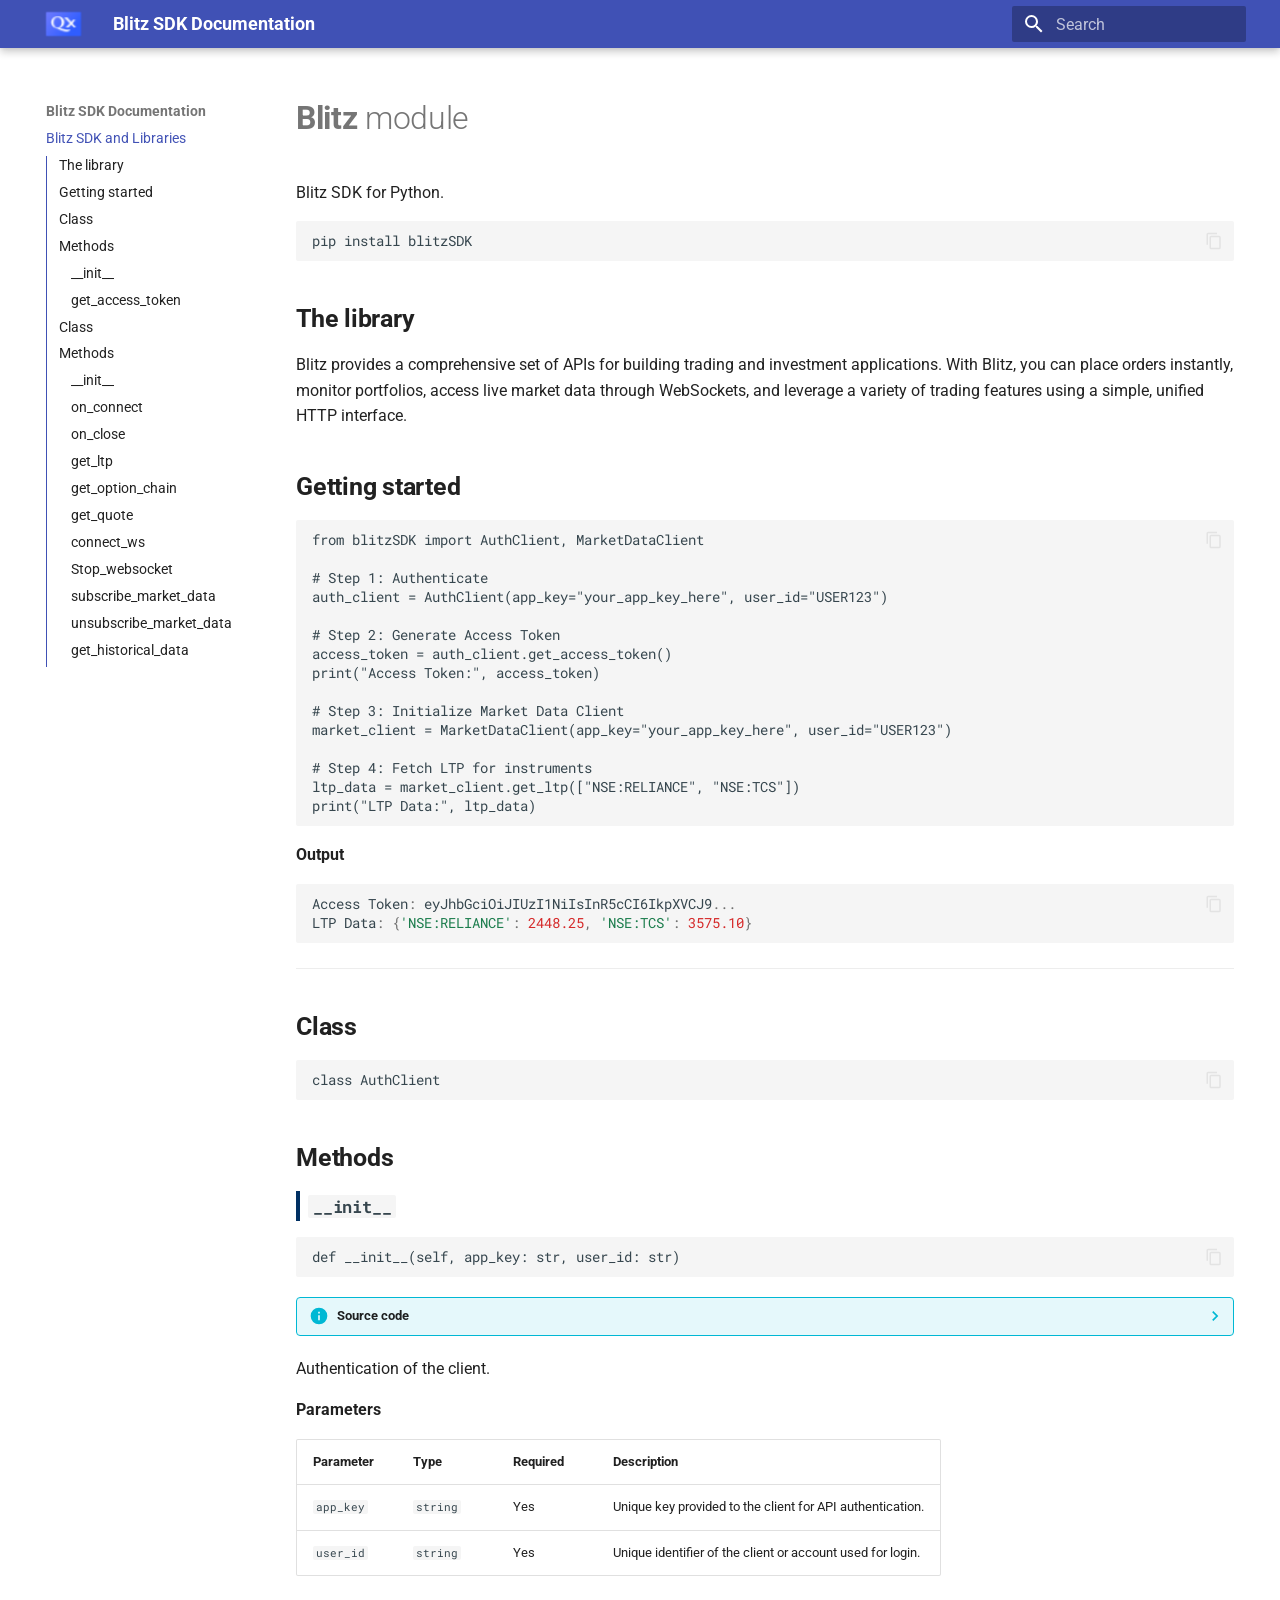
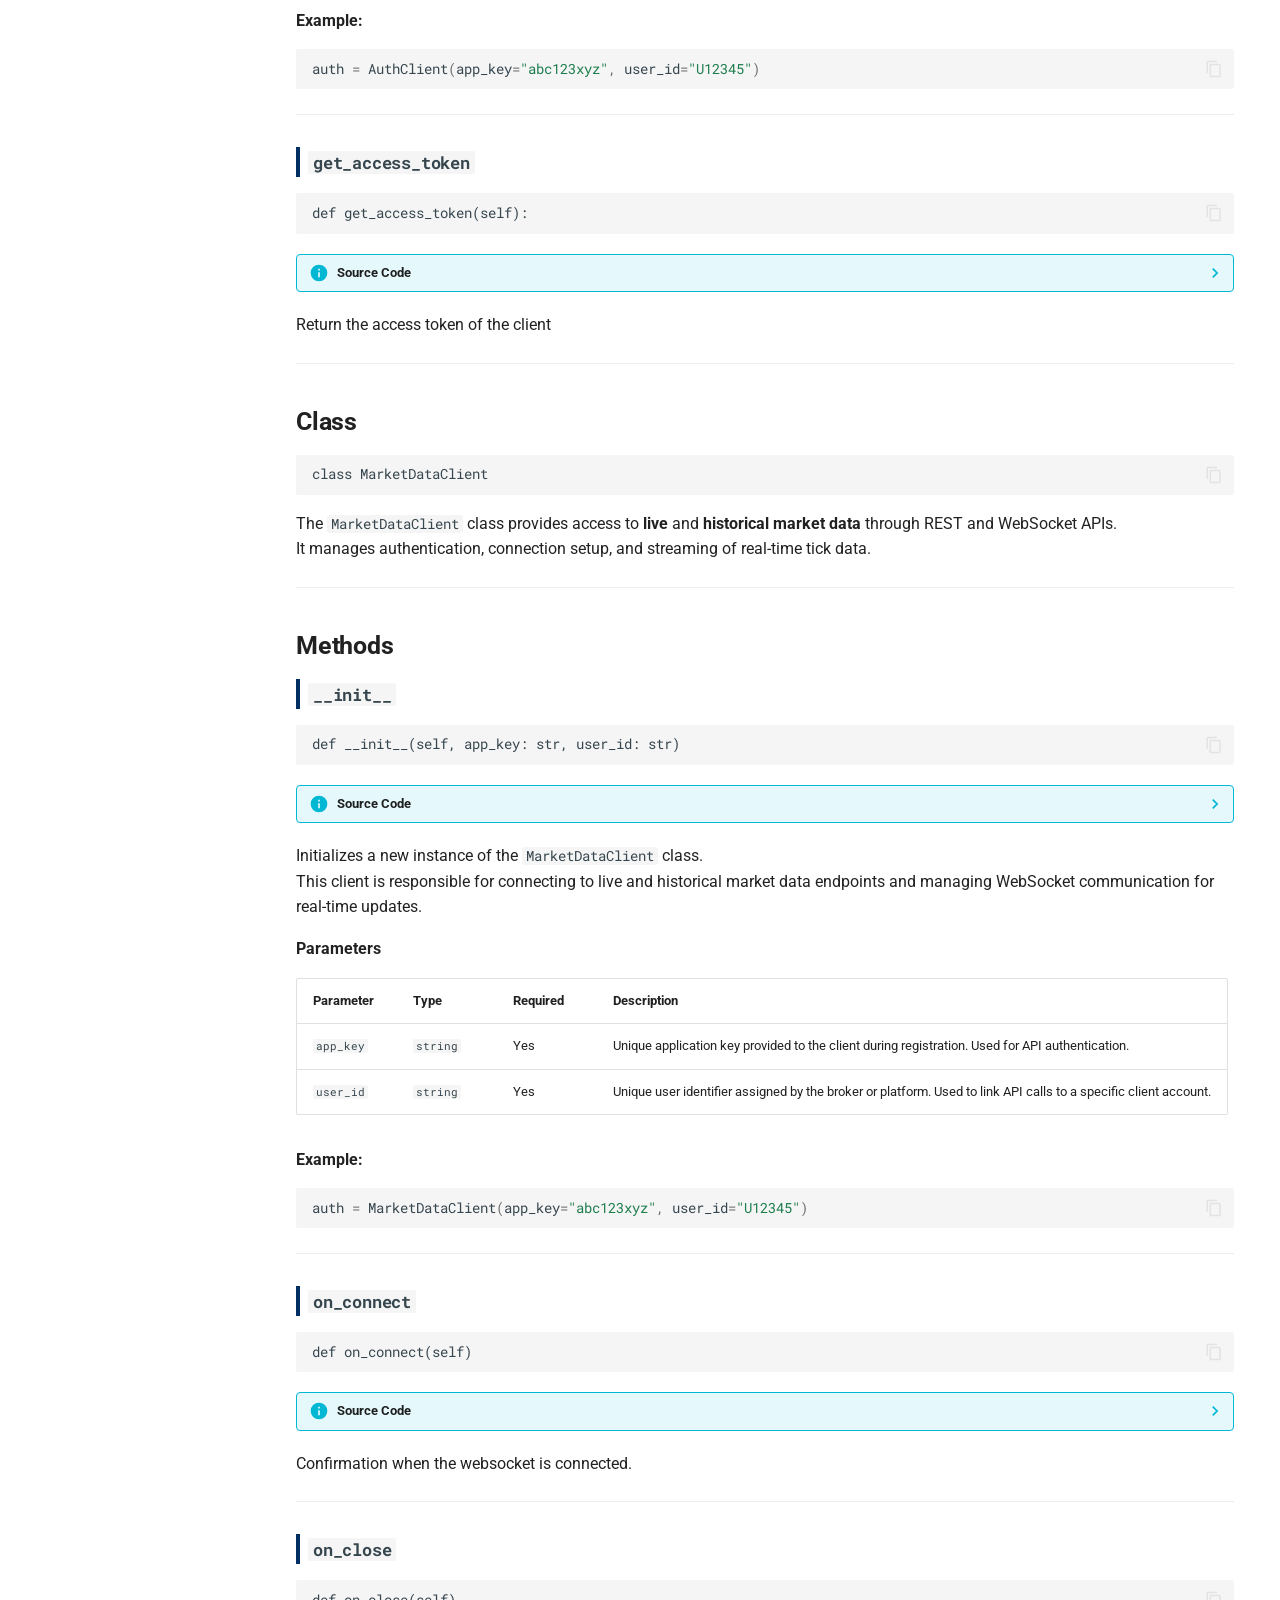
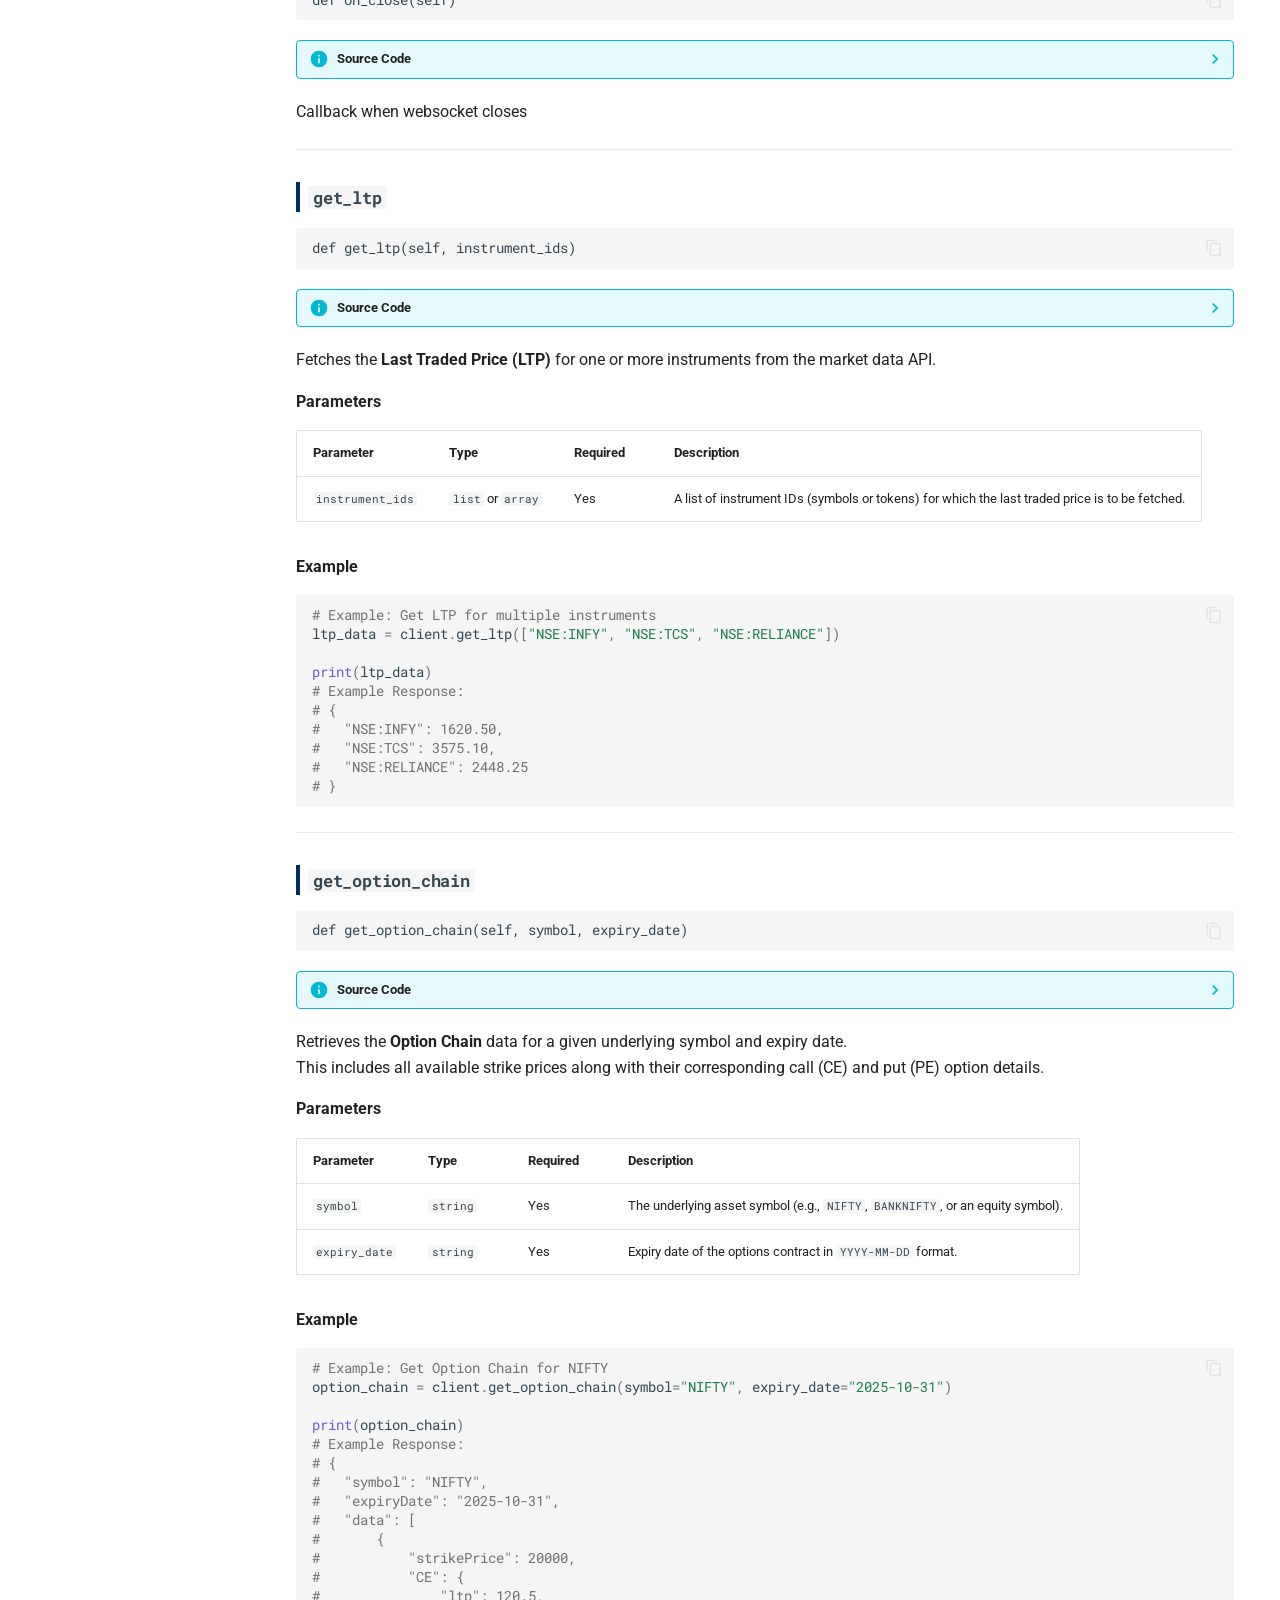
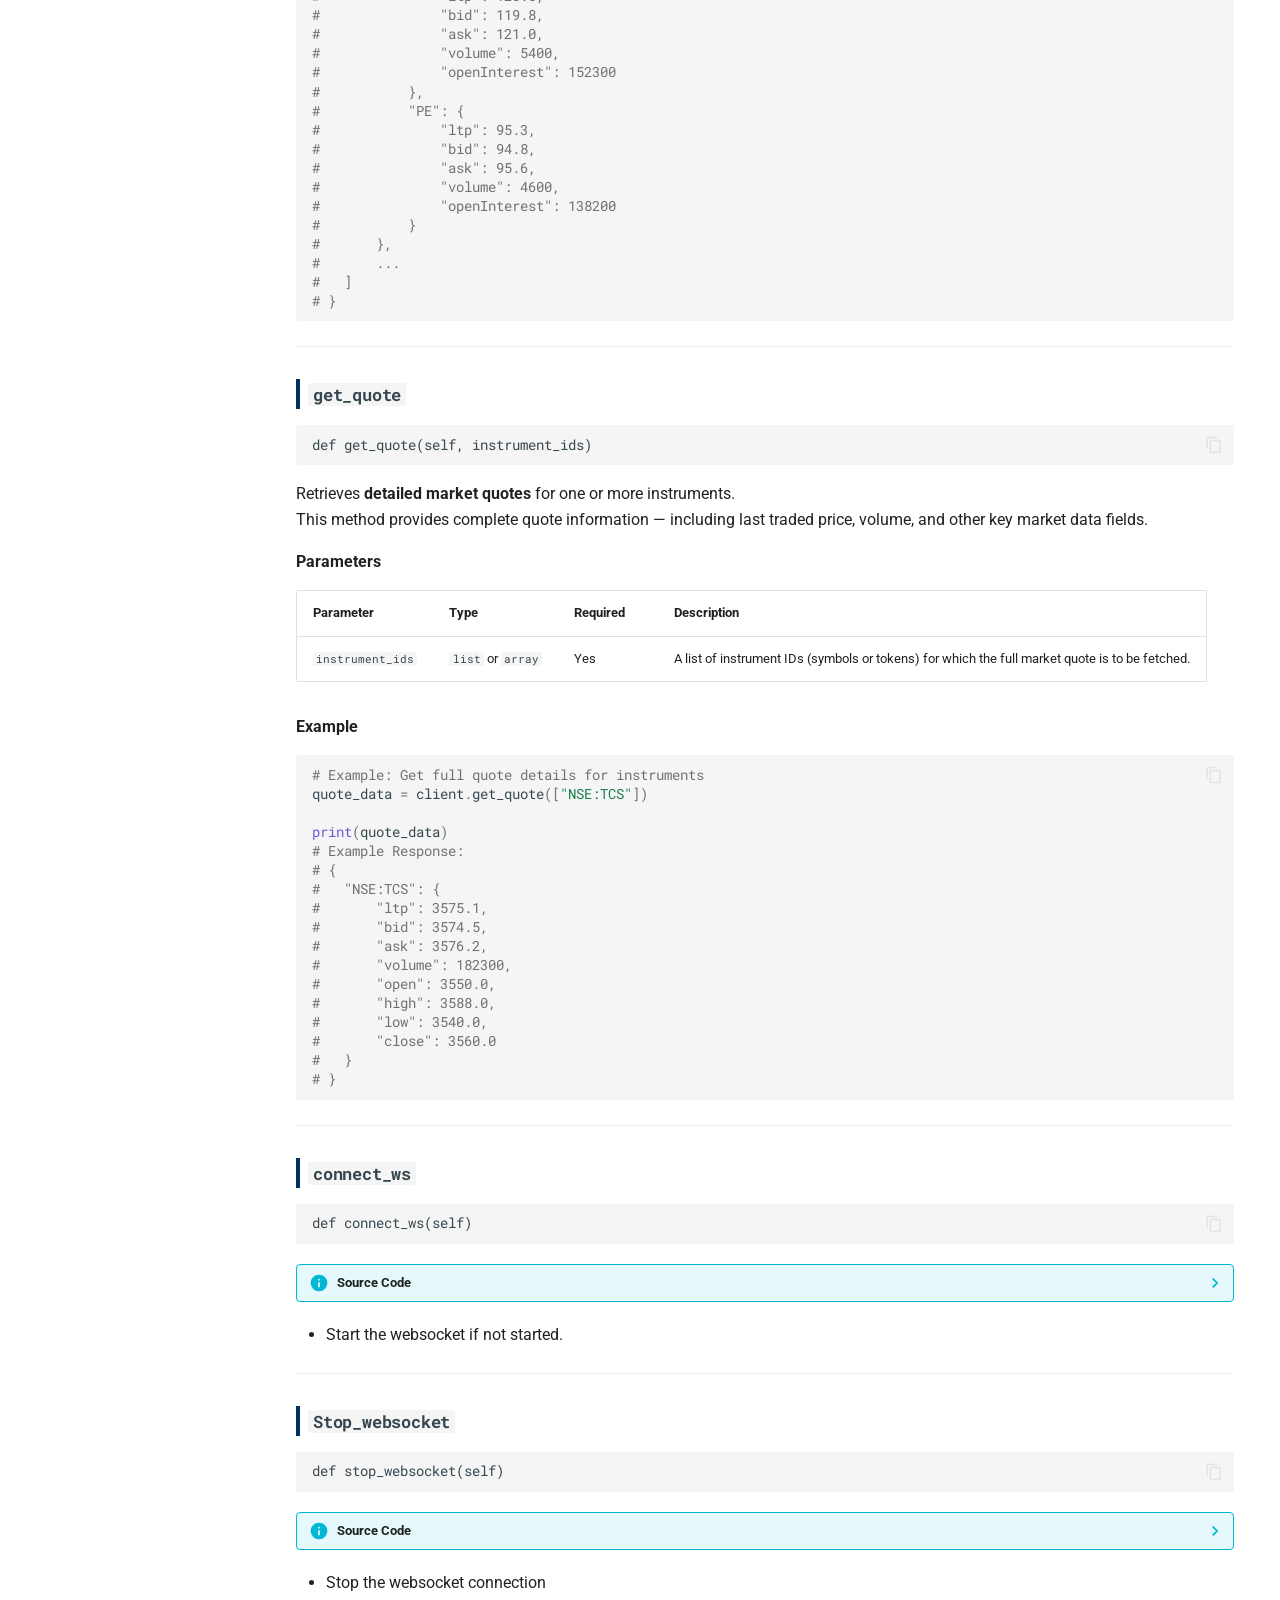
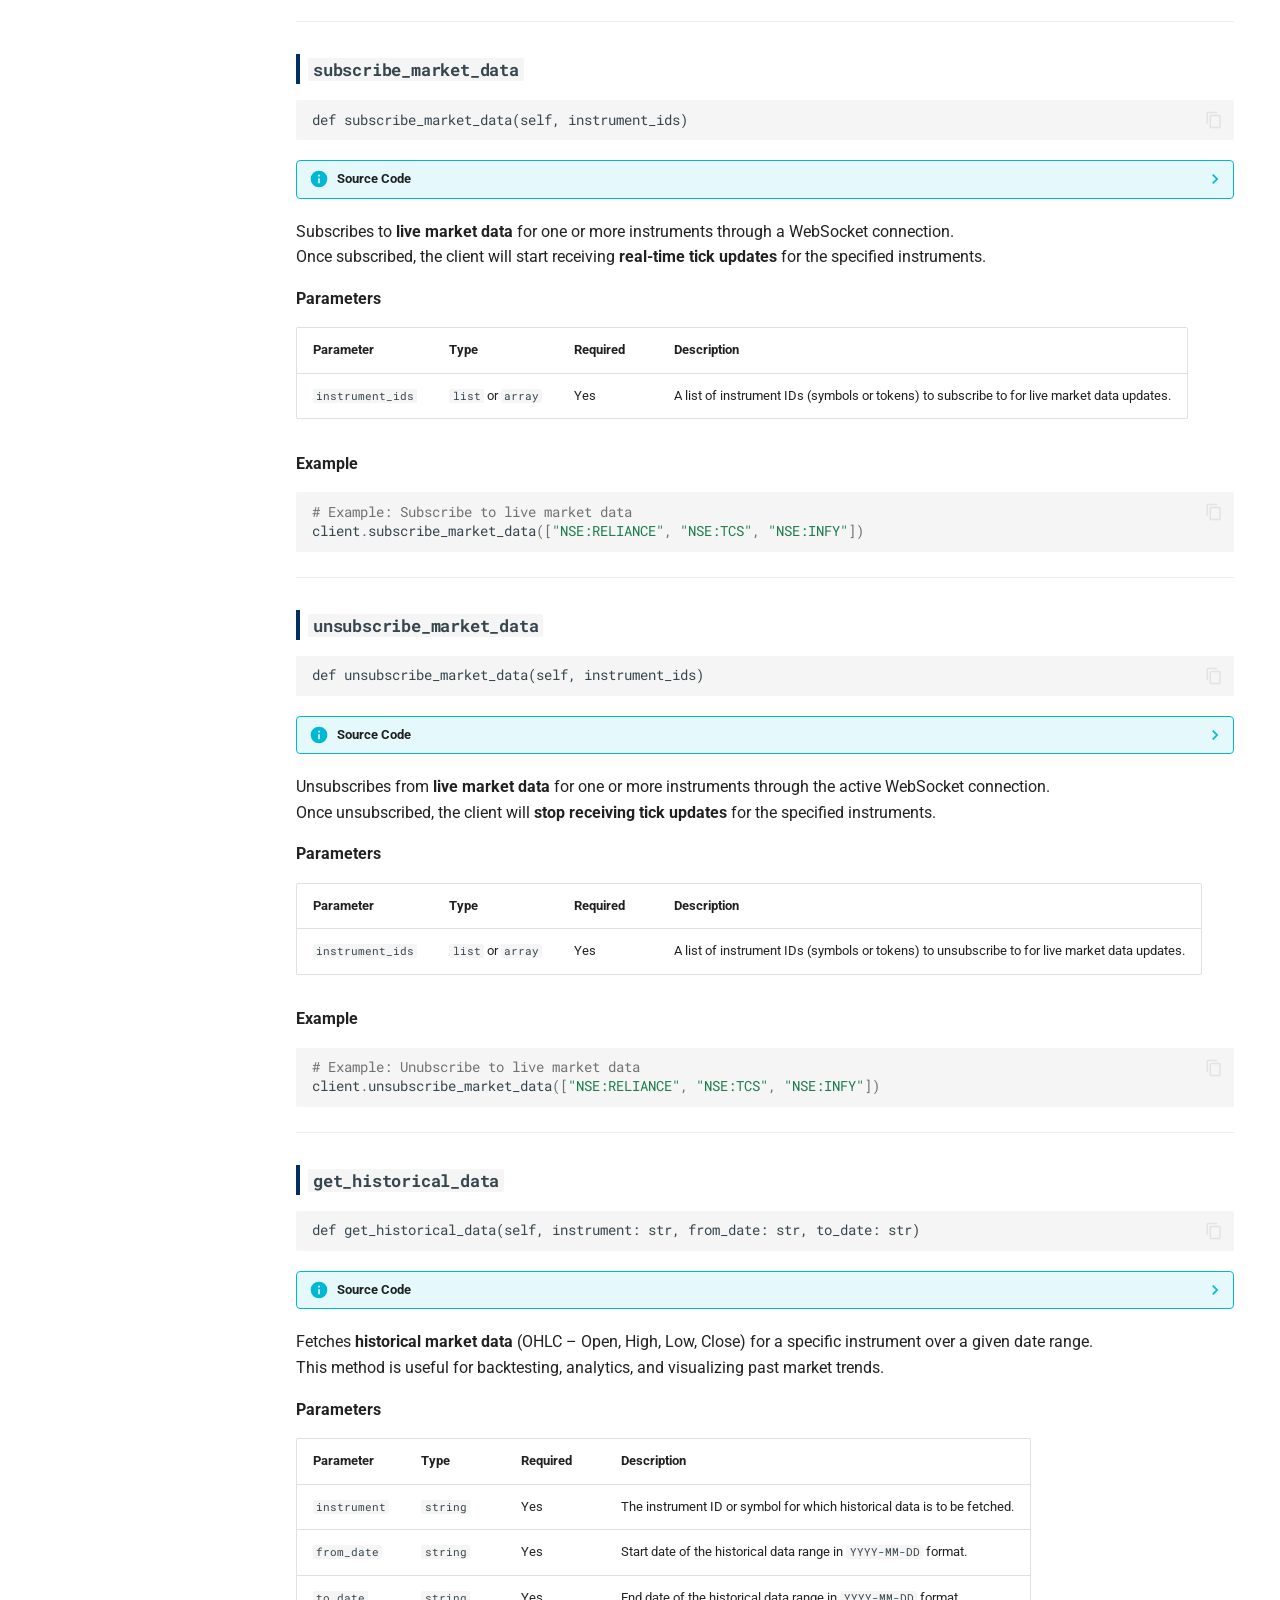
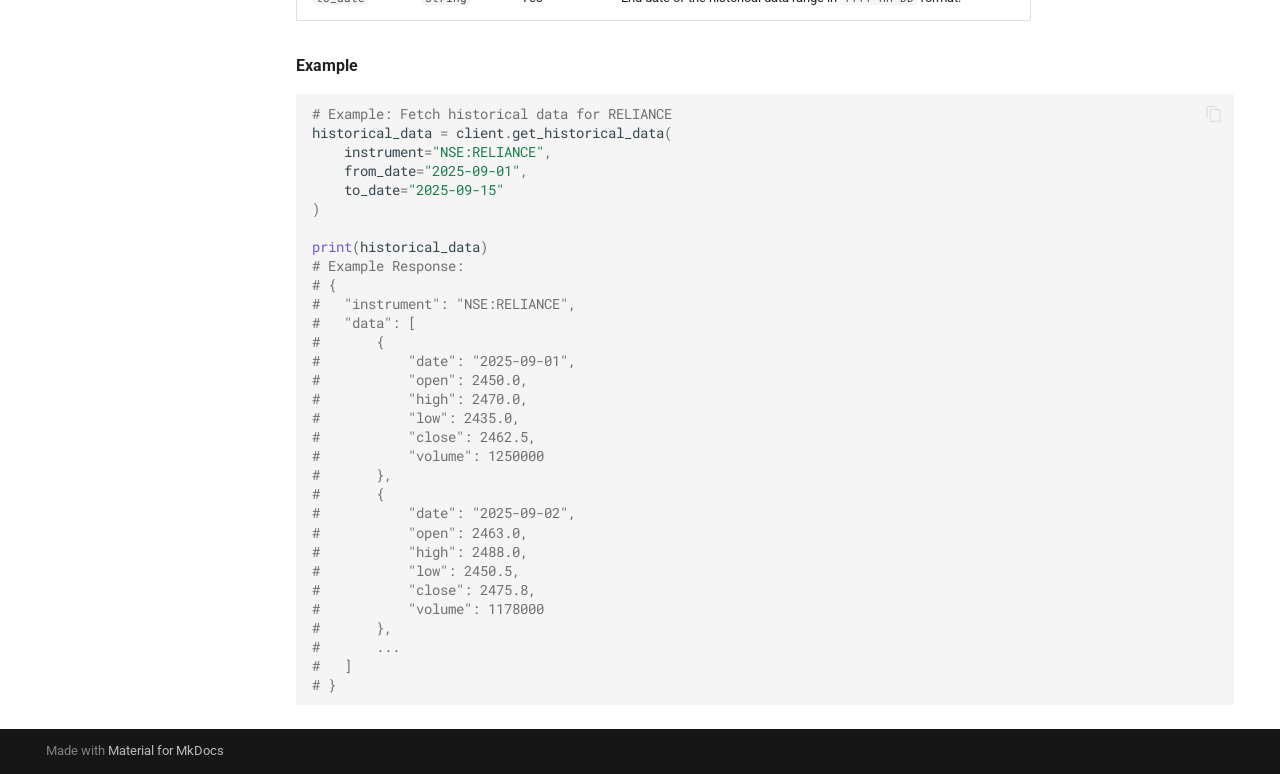
==== site/index.html @ a387e51c "updates on the documentation" ====
<!doctype html>
<html lang="en" class="no-js">
  <head>
    
      <meta charset="utf-8">
      <meta name="viewport" content="width=device-width,initial-scale=1">
      
      
      
      
      
      
      <link rel="icon" href="favicon.ico">
      <meta name="generator" content="mkdocs-1.6.1, mkdocs-material-9.6.22">
    
    
      
        <title>Blitz SDK Documentation</title>
      
    
    
      <link rel="stylesheet" href="assets/stylesheets/main.84d31ad4.min.css">
      
      


    
    
      
    
    
      
        
        
        <link rel="preconnect" href="https://fonts.gstatic.com" crossorigin>
        <link rel="stylesheet" href="https://fonts.googleapis.com/css?family=Roboto:300,300i,400,400i,700,700i%7CRoboto+Mono:400,400i,700,700i&display=fallback">
        <style>:root{--md-text-font:"Roboto";--md-code-font:"Roboto Mono"}</style>
      
    
    
      <link rel="stylesheet" href="css/custom.css">
    
    <script>__md_scope=new URL(".",location),__md_hash=e=>[...e].reduce(((e,_)=>(e<<5)-e+_.charCodeAt(0)),0),__md_get=(e,_=localStorage,t=__md_scope)=>JSON.parse(_.getItem(t.pathname+"."+e)),__md_set=(e,_,t=localStorage,a=__md_scope)=>{try{t.setItem(a.pathname+"."+e,JSON.stringify(_))}catch(e){}}</script>
    
      

    
    
    
  </head>
  
  
    <body dir="ltr">
  
    
    <input class="md-toggle" data-md-toggle="drawer" type="checkbox" id="__drawer" autocomplete="off">
    <input class="md-toggle" data-md-toggle="search" type="checkbox" id="__search" autocomplete="off">
    <label class="md-overlay" for="__drawer"></label>
    <div data-md-component="skip">
      
        
        <a href="#blitz-module" class="md-skip">
          Skip to content
        </a>
      
    </div>
    <div data-md-component="announce">
      
    </div>
    
    
      

  

<header class="md-header md-header--shadow" data-md-component="header">
  <nav class="md-header__inner md-grid" aria-label="Header">
    <a href="." title="Blitz SDK Documentation" class="md-header__button md-logo" aria-label="Blitz SDK Documentation" data-md-component="logo">
      
  <img src="icon.png" alt="logo">

    </a>
    <label class="md-header__button md-icon" for="__drawer">
      
      <svg xmlns="http://www.w3.org/2000/svg" viewBox="0 0 24 24"><path d="M3 6h18v2H3zm0 5h18v2H3zm0 5h18v2H3z"/></svg>
    </label>
    <div class="md-header__title" data-md-component="header-title">
      <div class="md-header__ellipsis">
        <div class="md-header__topic">
          <span class="md-ellipsis">
            Blitz SDK Documentation
          </span>
        </div>
        <div class="md-header__topic" data-md-component="header-topic">
          <span class="md-ellipsis">
            
              Blitz SDK and Libraries
            
          </span>
        </div>
      </div>
    </div>
    
    
      <script>var palette=__md_get("__palette");if(palette&&palette.color){if("(prefers-color-scheme)"===palette.color.media){var media=matchMedia("(prefers-color-scheme: light)"),input=document.querySelector(media.matches?"[data-md-color-media='(prefers-color-scheme: light)']":"[data-md-color-media='(prefers-color-scheme: dark)']");palette.color.media=input.getAttribute("data-md-color-media"),palette.color.scheme=input.getAttribute("data-md-color-scheme"),palette.color.primary=input.getAttribute("data-md-color-primary"),palette.color.accent=input.getAttribute("data-md-color-accent")}for(var[key,value]of Object.entries(palette.color))document.body.setAttribute("data-md-color-"+key,value)}</script>
    
    
    
      
      
        <label class="md-header__button md-icon" for="__search">
          
          <svg xmlns="http://www.w3.org/2000/svg" viewBox="0 0 24 24"><path d="M9.5 3A6.5 6.5 0 0 1 16 9.5c0 1.61-.59 3.09-1.56 4.23l.27.27h.79l5 5-1.5 1.5-5-5v-.79l-.27-.27A6.52 6.52 0 0 1 9.5 16 6.5 6.5 0 0 1 3 9.5 6.5 6.5 0 0 1 9.5 3m0 2C7 5 5 7 5 9.5S7 14 9.5 14 14 12 14 9.5 12 5 9.5 5"/></svg>
        </label>
        <div class="md-search" data-md-component="search" role="dialog">
  <label class="md-search__overlay" for="__search"></label>
  <div class="md-search__inner" role="search">
    <form class="md-search__form" name="search">
      <input type="text" class="md-search__input" name="query" aria-label="Search" placeholder="Search" autocapitalize="off" autocorrect="off" autocomplete="off" spellcheck="false" data-md-component="search-query" required>
      <label class="md-search__icon md-icon" for="__search">
        
        <svg xmlns="http://www.w3.org/2000/svg" viewBox="0 0 24 24"><path d="M9.5 3A6.5 6.5 0 0 1 16 9.5c0 1.61-.59 3.09-1.56 4.23l.27.27h.79l5 5-1.5 1.5-5-5v-.79l-.27-.27A6.52 6.52 0 0 1 9.5 16 6.5 6.5 0 0 1 3 9.5 6.5 6.5 0 0 1 9.5 3m0 2C7 5 5 7 5 9.5S7 14 9.5 14 14 12 14 9.5 12 5 9.5 5"/></svg>
        
        <svg xmlns="http://www.w3.org/2000/svg" viewBox="0 0 24 24"><path d="M20 11v2H8l5.5 5.5-1.42 1.42L4.16 12l7.92-7.92L13.5 5.5 8 11z"/></svg>
      </label>
      <nav class="md-search__options" aria-label="Search">
        
        <button type="reset" class="md-search__icon md-icon" title="Clear" aria-label="Clear" tabindex="-1">
          
          <svg xmlns="http://www.w3.org/2000/svg" viewBox="0 0 24 24"><path d="M19 6.41 17.59 5 12 10.59 6.41 5 5 6.41 10.59 12 5 17.59 6.41 19 12 13.41 17.59 19 19 17.59 13.41 12z"/></svg>
        </button>
      </nav>
      
    </form>
    <div class="md-search__output">
      <div class="md-search__scrollwrap" tabindex="0" data-md-scrollfix>
        <div class="md-search-result" data-md-component="search-result">
          <div class="md-search-result__meta">
            Initializing search
          </div>
          <ol class="md-search-result__list" role="presentation"></ol>
        </div>
      </div>
    </div>
  </div>
</div>
      
    
    
  </nav>
  
</header>
    
    <div class="md-container" data-md-component="container">
      
      
        
          
        
      
      <main class="md-main" data-md-component="main">
        <div class="md-main__inner md-grid">
          
            
              
                
              
              <div class="md-sidebar md-sidebar--primary" data-md-component="sidebar" data-md-type="navigation" >
                <div class="md-sidebar__scrollwrap">
                  <div class="md-sidebar__inner">
                    



  

<nav class="md-nav md-nav--primary md-nav--integrated" aria-label="Navigation" data-md-level="0">
  <label class="md-nav__title" for="__drawer">
    <a href="." title="Blitz SDK Documentation" class="md-nav__button md-logo" aria-label="Blitz SDK Documentation" data-md-component="logo">
      
  <img src="icon.png" alt="logo">

    </a>
    Blitz SDK Documentation
  </label>
  
  <ul class="md-nav__list" data-md-scrollfix>
    
      
      
  
  
    
  
  
  
    <li class="md-nav__item md-nav__item--active">
      
      <input class="md-nav__toggle md-toggle" type="checkbox" id="__toc">
      
      
        
      
      
        <label class="md-nav__link md-nav__link--active" for="__toc">
          
  
  
  <span class="md-ellipsis">
    Blitz SDK and Libraries
    
  </span>
  

          <span class="md-nav__icon md-icon"></span>
        </label>
      
      <a href="." class="md-nav__link md-nav__link--active">
        
  
  
  <span class="md-ellipsis">
    Blitz SDK and Libraries
    
  </span>
  

      </a>
      
        

<nav class="md-nav md-nav--secondary" aria-label="Table of contents">
  
  
  
    
  
  
    <label class="md-nav__title" for="__toc">
      <span class="md-nav__icon md-icon"></span>
      Table of contents
    </label>
    <ul class="md-nav__list" data-md-component="toc" data-md-scrollfix>
      
        <li class="md-nav__item">
  <a href="#the-library" class="md-nav__link">
    <span class="md-ellipsis">
      The library
    </span>
  </a>
  
</li>
      
        <li class="md-nav__item">
  <a href="#getting-started" class="md-nav__link">
    <span class="md-ellipsis">
      Getting started
    </span>
  </a>
  
</li>
      
        <li class="md-nav__item">
  <a href="#class" class="md-nav__link">
    <span class="md-ellipsis">
      Class
    </span>
  </a>
  
</li>
      
        <li class="md-nav__item">
  <a href="#methods" class="md-nav__link">
    <span class="md-ellipsis">
      Methods
    </span>
  </a>
  
    <nav class="md-nav" aria-label="Methods">
      <ul class="md-nav__list">
        
          <li class="md-nav__item">
  <a href="#__init__" class="md-nav__link">
    <span class="md-ellipsis">
      __init__
    </span>
  </a>
  
</li>
        
          <li class="md-nav__item">
  <a href="#get_access_token" class="md-nav__link">
    <span class="md-ellipsis">
      get_access_token
    </span>
  </a>
  
</li>
        
      </ul>
    </nav>
  
</li>
      
        <li class="md-nav__item">
  <a href="#class_1" class="md-nav__link">
    <span class="md-ellipsis">
      Class
    </span>
  </a>
  
</li>
      
        <li class="md-nav__item">
  <a href="#methods_1" class="md-nav__link">
    <span class="md-ellipsis">
      Methods
    </span>
  </a>
  
    <nav class="md-nav" aria-label="Methods">
      <ul class="md-nav__list">
        
          <li class="md-nav__item">
  <a href="#__init___1" class="md-nav__link">
    <span class="md-ellipsis">
      __init__
    </span>
  </a>
  
</li>
        
          <li class="md-nav__item">
  <a href="#on_connect" class="md-nav__link">
    <span class="md-ellipsis">
      on_connect
    </span>
  </a>
  
</li>
        
          <li class="md-nav__item">
  <a href="#on_close" class="md-nav__link">
    <span class="md-ellipsis">
      on_close
    </span>
  </a>
  
</li>
        
          <li class="md-nav__item">
  <a href="#get_ltp" class="md-nav__link">
    <span class="md-ellipsis">
      get_ltp
    </span>
  </a>
  
</li>
        
          <li class="md-nav__item">
  <a href="#get_option_chain" class="md-nav__link">
    <span class="md-ellipsis">
      get_option_chain
    </span>
  </a>
  
</li>
        
          <li class="md-nav__item">
  <a href="#get_quote" class="md-nav__link">
    <span class="md-ellipsis">
      get_quote
    </span>
  </a>
  
</li>
        
          <li class="md-nav__item">
  <a href="#connect_ws" class="md-nav__link">
    <span class="md-ellipsis">
      connect_ws
    </span>
  </a>
  
</li>
        
          <li class="md-nav__item">
  <a href="#stop_websocket" class="md-nav__link">
    <span class="md-ellipsis">
      Stop_websocket
    </span>
  </a>
  
</li>
        
          <li class="md-nav__item">
  <a href="#subscribe_market_data" class="md-nav__link">
    <span class="md-ellipsis">
      subscribe_market_data
    </span>
  </a>
  
</li>
        
          <li class="md-nav__item">
  <a href="#unsubscribe_market_data" class="md-nav__link">
    <span class="md-ellipsis">
      unsubscribe_market_data
    </span>
  </a>
  
</li>
        
          <li class="md-nav__item">
  <a href="#get_historical_data" class="md-nav__link">
    <span class="md-ellipsis">
      get_historical_data
    </span>
  </a>
  
</li>
        
      </ul>
    </nav>
  
</li>
      
    </ul>
  
</nav>
      
    </li>
  

    
  </ul>
</nav>
                  </div>
                </div>
              </div>
            
            
          
          
            <div class="md-content" data-md-component="content">
              <article class="md-content__inner md-typeset">
                
                  
  




<h1 id="blitz-module"><strong>Blitz</strong> module</h1>
<p>Blitz SDK for Python. <br />
<div class="highlight"><pre><span></span><code><span class="n">pip</span> <span class="n">install</span> <span class="n">blitzSDK</span>
</code></pre></div></p>
<h2 id="the-library"><strong>The library</strong></h2>
<p>Blitz provides a comprehensive set of APIs for building trading and investment applications. With Blitz, you can place orders instantly, monitor portfolios, access live market data through WebSockets, and leverage a variety of trading features using a simple, unified HTTP interface.</p>
<h2 id="getting-started"><strong>Getting started</strong></h2>
<pre><code>from blitzSDK import AuthClient, MarketDataClient

# Step 1: Authenticate
auth_client = AuthClient(app_key="your_app_key_here", user_id="USER123")

# Step 2: Generate Access Token
access_token = auth_client.get_access_token()
print("Access Token:", access_token)

# Step 3: Initialize Market Data Client
market_client = MarketDataClient(app_key="your_app_key_here", user_id="USER123")

# Step 4: Fetch LTP for instruments
ltp_data = market_client.get_ltp(["NSE:RELIANCE", "NSE:TCS"])
print("LTP Data:", ltp_data)
</code></pre>
<p><strong>Output</strong>
<div class="highlight"><pre><span></span><code><span class="n">Access</span> <span class="n">Token</span><span class="p">:</span> <span class="n">eyJhbGciOiJIUzI1NiIsInR5cCI6IkpXVCJ9</span><span class="o">...</span>
<span class="n">LTP</span> <span class="n">Data</span><span class="p">:</span> <span class="p">{</span><span class="s1">&#39;NSE:RELIANCE&#39;</span><span class="p">:</span> <span class="mf">2448.25</span><span class="p">,</span> <span class="s1">&#39;NSE:TCS&#39;</span><span class="p">:</span> <span class="mf">3575.10</span><span class="p">}</span>
</code></pre></div></p>
<hr />
<h2 id="class"><strong>Class</strong></h2>
<div class="highlight"><pre><span></span><code>class AuthClient
</code></pre></div>
<h2 id="methods"><strong>Methods</strong></h2>
<h3 id="__init__"><strong><code>__init__</code></strong></h3>
<div class="highlight"><pre><span></span><code>def __init__(self, app_key: str, user_id: str)
</code></pre></div>
<details class="info">
<summary>Source code</summary>
<div class="highlight"><pre><span></span><code><span class="k">def</span><span class="w"> </span><span class="fm">__init__</span><span class="p">(</span><span class="bp">self</span><span class="p">,</span> <span class="n">app_key</span><span class="p">:</span> <span class="nb">str</span><span class="p">,</span> <span class="n">user_id</span><span class="p">:</span> <span class="nb">str</span><span class="p">):</span>
    <span class="bp">self</span><span class="o">.</span><span class="n">app_key</span> <span class="o">=</span> <span class="n">app_key</span>
    <span class="bp">self</span><span class="o">.</span><span class="n">user_id</span> <span class="o">=</span> <span class="n">user_id</span>
    <span class="bp">self</span><span class="o">.</span><span class="n">auth_base_url</span> <span class="o">=</span> <span class="s2">&quot;http://182.70.127.254:44347&quot;</span>
    <span class="bp">self</span><span class="o">.</span><span class="n">access_token</span> <span class="o">=</span> <span class="kc">None</span>
</code></pre></div>
</details>
<p>Authentication of the client.</p>
<p><strong>Parameters</strong></p>
<table>
<thead>
<tr>
<th>Parameter</th>
<th>Type</th>
<th>Required</th>
<th>Description</th>
</tr>
</thead>
<tbody>
<tr>
<td><code>app_key</code></td>
<td><code>string</code></td>
<td>Yes</td>
<td>Unique key provided to the client for API authentication.</td>
</tr>
<tr>
<td><code>user_id</code></td>
<td><code>string</code></td>
<td>Yes</td>
<td>Unique identifier of the client or account used for login.</td>
</tr>
</tbody>
</table>
<p><strong>Example:</strong>
<div class="highlight"><pre><span></span><code><span class="n">auth</span> <span class="o">=</span> <span class="n">AuthClient</span><span class="p">(</span><span class="n">app_key</span><span class="o">=</span><span class="s2">&quot;abc123xyz&quot;</span><span class="p">,</span> <span class="n">user_id</span><span class="o">=</span><span class="s2">&quot;U12345&quot;</span><span class="p">)</span>
</code></pre></div></p>
<hr />
<h3 id="get_access_token"><strong><code>get_access_token</code></strong></h3>
<div class="highlight"><pre><span></span><code>def get_access_token(self):
</code></pre></div>
<details class="info">
<summary>Source Code</summary>
<div class="highlight"><pre><span></span><code><span class="k">def</span><span class="w"> </span><span class="nf">get_access_token</span><span class="p">(</span><span class="bp">self</span><span class="p">):</span>
<span class="w">    </span><span class="sd">&quot;&quot;&quot;Return the access token, logging in if necessary.&quot;&quot;&quot;</span>
    <span class="k">if</span> <span class="ow">not</span> <span class="bp">self</span><span class="o">.</span><span class="n">access_token</span><span class="p">:</span>
        <span class="bp">self</span><span class="o">.</span><span class="n">_app_login</span><span class="p">()</span>
    <span class="k">return</span> <span class="bp">self</span><span class="o">.</span><span class="n">access_token</span>
</code></pre></div>
</details>
<p>Return the access token of the client</p>
<hr />
<h2 id="class_1"><strong>Class</strong></h2>
<div class="highlight"><pre><span></span><code>class MarketDataClient
</code></pre></div>
<p>The <code>MarketDataClient</code> class provides access to <strong>live</strong> and <strong>historical market data</strong> through REST and WebSocket APIs.<br />
It manages authentication, connection setup, and streaming of real-time tick data.</p>
<hr />
<h2 id="methods_1"><strong>Methods</strong></h2>
<h3 id="__init___1"><strong><code>__init__</code></strong></h3>
<div class="highlight"><pre><span></span><code>def __init__(self, app_key: str, user_id: str)
</code></pre></div>
<details class="info">
<summary>Source Code</summary>
<div class="highlight"><pre><span></span><code><span class="k">def</span><span class="w"> </span><span class="fm">__init__</span><span class="p">(</span><span class="bp">self</span><span class="p">,</span> <span class="n">app_key</span><span class="p">:</span> <span class="nb">str</span><span class="p">,</span> <span class="n">user_id</span><span class="p">:</span> <span class="nb">str</span><span class="p">):</span>
    <span class="bp">self</span><span class="o">.</span><span class="n">app_key</span> <span class="o">=</span> <span class="n">app_key</span>
    <span class="bp">self</span><span class="o">.</span><span class="n">user_id</span> <span class="o">=</span> <span class="n">user_id</span>
    <span class="bp">self</span><span class="o">.</span><span class="n">api_base_url</span> <span class="o">=</span> <span class="s2">&quot;http://182.70.127.254:11022/api&quot;</span>
    <span class="bp">self</span><span class="o">.</span><span class="n">api_hist_base_url</span> <span class="o">=</span> <span class="s2">&quot;http://14.99.227.18:11025/md-api/&quot;</span>
    <span class="bp">self</span><span class="o">.</span><span class="n">token</span> <span class="o">=</span> <span class="kc">None</span> 
    <span class="bp">self</span><span class="o">.</span><span class="n">auth_client</span> <span class="o">=</span> <span class="n">AuthClient</span><span class="p">(</span><span class="n">app_key</span><span class="p">,</span> <span class="n">user_id</span><span class="p">)</span>
    <span class="bp">self</span><span class="o">.</span><span class="n">access_token</span> <span class="o">=</span> <span class="kc">None</span>

    <span class="bp">self</span><span class="o">.</span><span class="n">_ensure_logged_in</span><span class="p">()</span>
    <span class="bp">self</span><span class="o">.</span><span class="n">ws_client</span> <span class="o">=</span> <span class="n">MarketDataWebSocketClient</span><span class="p">(</span><span class="bp">self</span><span class="o">.</span><span class="n">access_token</span><span class="p">)</span>
    <span class="bp">self</span><span class="o">.</span><span class="n">ws_client</span><span class="o">.</span><span class="n">set_on_connect</span><span class="p">(</span><span class="bp">self</span><span class="o">.</span><span class="n">on_connect</span><span class="p">)</span>
    <span class="bp">self</span><span class="o">.</span><span class="n">ws_client</span><span class="o">.</span><span class="n">set_on_close</span><span class="p">(</span><span class="bp">self</span><span class="o">.</span><span class="n">on_close</span><span class="p">)</span>
    <span class="bp">self</span><span class="o">.</span><span class="n">_on_tick</span> <span class="o">=</span> <span class="kc">None</span>
</code></pre></div>
</details>
<p>Initializes a new instance of the <code>MarketDataClient</code> class.<br />
This client is responsible for connecting to live and historical market data endpoints and managing WebSocket communication for real-time updates.</p>
<p><strong>Parameters</strong></p>
<table>
<thead>
<tr>
<th>Parameter</th>
<th>Type</th>
<th>Required</th>
<th>Description</th>
</tr>
</thead>
<tbody>
<tr>
<td><code>app_key</code></td>
<td><code>string</code></td>
<td>Yes</td>
<td>Unique application key provided to the client during registration. Used for API authentication.</td>
</tr>
<tr>
<td><code>user_id</code></td>
<td><code>string</code></td>
<td>Yes</td>
<td>Unique user identifier assigned by the broker or platform. Used to link API calls to a specific client account.</td>
</tr>
</tbody>
</table>
<p><strong>Example:</strong>
<div class="highlight"><pre><span></span><code><span class="n">auth</span> <span class="o">=</span> <span class="n">MarketDataClient</span><span class="p">(</span><span class="n">app_key</span><span class="o">=</span><span class="s2">&quot;abc123xyz&quot;</span><span class="p">,</span> <span class="n">user_id</span><span class="o">=</span><span class="s2">&quot;U12345&quot;</span><span class="p">)</span>
</code></pre></div></p>
<hr />
<h3 id="on_connect"><strong><code>on_connect</code></strong></h3>
<div class="highlight"><pre><span></span><code>def on_connect(self)
</code></pre></div>
<details class="info">
<summary>Source Code</summary>
<div class="highlight"><pre><span></span><code><span class="k">def</span><span class="w"> </span><span class="nf">on_connect</span><span class="p">(</span><span class="bp">self</span><span class="p">):</span>
<span class="w">    </span><span class="sd">&quot;&quot;&quot;Callback when WebSocket connects.&quot;&quot;&quot;</span>
    <span class="bp">self</span><span class="o">.</span><span class="n">ws_client</span><span class="o">.</span><span class="n">start</span><span class="p">()</span>
    <span class="n">logging</span><span class="o">.</span><span class="n">info</span><span class="p">(</span><span class="s2">&quot;WebSocket connected successfully.&quot;</span><span class="p">)</span>
</code></pre></div>
</details>
<p>Confirmation when the websocket is connected.</p>
<hr />
<h3 id="on_close"><strong><code>on_close</code></strong></h3>
<div class="highlight"><pre><span></span><code>def on_close(self)
</code></pre></div>
<details class="info">
<summary>Source Code</summary>
<div class="highlight"><pre><span></span><code><span class="k">def</span><span class="w"> </span><span class="nf">on_close</span><span class="p">(</span><span class="bp">self</span><span class="p">,</span> <span class="n">close_status_code</span><span class="p">,</span> <span class="n">close_msg</span><span class="p">):</span>
<span class="w">    </span><span class="sd">&quot;&quot;&quot;Callback when WebSocket closes.&quot;&quot;&quot;</span>
    <span class="n">logging</span><span class="o">.</span><span class="n">warning</span><span class="p">(</span><span class="sa">f</span><span class="s2">&quot;WebSocket closed: </span><span class="si">{</span><span class="n">close_status_code</span><span class="si">}</span><span class="s2">, </span><span class="si">{</span><span class="n">close_msg</span><span class="si">}</span><span class="s2">&quot;</span><span class="p">)</span>
</code></pre></div>
</details>
<p>Callback when websocket closes</p>
<hr />
<h3 id="get_ltp"><strong><code>get_ltp</code></strong></h3>
<div class="highlight"><pre><span></span><code>def get_ltp(self, instrument_ids)
</code></pre></div>
<details class="info">
<summary>Source Code</summary>
<div class="highlight"><pre><span></span><code><span class="k">def</span><span class="w"> </span><span class="nf">get_ltp</span><span class="p">(</span><span class="bp">self</span><span class="p">,</span> <span class="n">instrument_ids</span><span class="p">):</span>
    <span class="n">payload</span> <span class="o">=</span> <span class="p">{</span><span class="s2">&quot;InstrumentIds&quot;</span><span class="p">:</span> <span class="n">instrument_ids</span><span class="p">}</span>
    <span class="k">return</span> <span class="bp">self</span><span class="o">.</span><span class="n">_send_request</span><span class="p">(</span><span class="s2">&quot;/marketfeed/ltp&quot;</span><span class="p">,</span> <span class="n">payload</span><span class="p">)</span>
</code></pre></div>
</details>
<p>Fetches the <strong>Last Traded Price (LTP)</strong> for one or more instruments from the market data API.</p>
<p><strong>Parameters</strong></p>
<table>
<thead>
<tr>
<th>Parameter</th>
<th>Type</th>
<th>Required</th>
<th>Description</th>
</tr>
</thead>
<tbody>
<tr>
<td><code>instrument_ids</code></td>
<td><code>list</code> or <code>array</code></td>
<td>Yes</td>
<td>A list of instrument IDs (symbols or tokens) for which the last traded price is to be fetched.</td>
</tr>
</tbody>
</table>
<p><strong>Example</strong></p>
<div class="highlight"><pre><span></span><code><span class="c1"># Example: Get LTP for multiple instruments</span>
<span class="n">ltp_data</span> <span class="o">=</span> <span class="n">client</span><span class="o">.</span><span class="n">get_ltp</span><span class="p">([</span><span class="s2">&quot;NSE:INFY&quot;</span><span class="p">,</span> <span class="s2">&quot;NSE:TCS&quot;</span><span class="p">,</span> <span class="s2">&quot;NSE:RELIANCE&quot;</span><span class="p">])</span>

<span class="nb">print</span><span class="p">(</span><span class="n">ltp_data</span><span class="p">)</span>
<span class="c1"># Example Response:</span>
<span class="c1"># {</span>
<span class="c1">#   &quot;NSE:INFY&quot;: 1620.50,</span>
<span class="c1">#   &quot;NSE:TCS&quot;: 3575.10,</span>
<span class="c1">#   &quot;NSE:RELIANCE&quot;: 2448.25</span>
<span class="c1"># }</span>
</code></pre></div>
<hr />
<h3 id="get_option_chain"><strong><code>get_option_chain</code></strong></h3>
<div class="highlight"><pre><span></span><code>def get_option_chain(self, symbol, expiry_date)
</code></pre></div>
<details class="info">
<summary>Source Code</summary>
<div class="highlight"><pre><span></span><code><span class="k">def</span><span class="w"> </span><span class="nf">get_option_chain</span><span class="p">(</span><span class="bp">self</span><span class="p">,</span> <span class="n">symbol</span><span class="p">,</span> <span class="n">expiry_date</span><span class="p">):</span>
    <span class="n">payload</span> <span class="o">=</span> <span class="p">{</span><span class="s2">&quot;symbol&quot;</span><span class="p">:</span> <span class="n">symbol</span><span class="p">,</span> <span class="s2">&quot;expiryDate&quot;</span><span class="p">:</span> <span class="n">expiry_date</span><span class="p">}</span>
    <span class="k">return</span> <span class="bp">self</span><span class="o">.</span><span class="n">_send_request</span><span class="p">(</span><span class="s2">&quot;/marketfeed/optionChain&quot;</span><span class="p">,</span> <span class="n">payload</span><span class="p">)</span>
</code></pre></div>
</details>
<p>Retrieves the <strong>Option Chain</strong> data for a given underlying symbol and expiry date.<br />
This includes all available strike prices along with their corresponding call (CE) and put (PE) option details.</p>
<p><strong>Parameters</strong></p>
<table>
<thead>
<tr>
<th>Parameter</th>
<th>Type</th>
<th>Required</th>
<th>Description</th>
</tr>
</thead>
<tbody>
<tr>
<td><code>symbol</code></td>
<td><code>string</code></td>
<td>Yes</td>
<td>The underlying asset symbol (e.g., <code>NIFTY</code>, <code>BANKNIFTY</code>, or an equity symbol).</td>
</tr>
<tr>
<td><code>expiry_date</code></td>
<td><code>string</code></td>
<td>Yes</td>
<td>Expiry date of the options contract in <code>YYYY-MM-DD</code> format.</td>
</tr>
</tbody>
</table>
<p><strong>Example</strong></p>
<div class="highlight"><pre><span></span><code><span class="c1"># Example: Get Option Chain for NIFTY</span>
<span class="n">option_chain</span> <span class="o">=</span> <span class="n">client</span><span class="o">.</span><span class="n">get_option_chain</span><span class="p">(</span><span class="n">symbol</span><span class="o">=</span><span class="s2">&quot;NIFTY&quot;</span><span class="p">,</span> <span class="n">expiry_date</span><span class="o">=</span><span class="s2">&quot;2025-10-31&quot;</span><span class="p">)</span>

<span class="nb">print</span><span class="p">(</span><span class="n">option_chain</span><span class="p">)</span>
<span class="c1"># Example Response:</span>
<span class="c1"># {</span>
<span class="c1">#   &quot;symbol&quot;: &quot;NIFTY&quot;,</span>
<span class="c1">#   &quot;expiryDate&quot;: &quot;2025-10-31&quot;,</span>
<span class="c1">#   &quot;data&quot;: [</span>
<span class="c1">#       {</span>
<span class="c1">#           &quot;strikePrice&quot;: 20000,</span>
<span class="c1">#           &quot;CE&quot;: {</span>
<span class="c1">#               &quot;ltp&quot;: 120.5,</span>
<span class="c1">#               &quot;bid&quot;: 119.8,</span>
<span class="c1">#               &quot;ask&quot;: 121.0,</span>
<span class="c1">#               &quot;volume&quot;: 5400,</span>
<span class="c1">#               &quot;openInterest&quot;: 152300</span>
<span class="c1">#           },</span>
<span class="c1">#           &quot;PE&quot;: {</span>
<span class="c1">#               &quot;ltp&quot;: 95.3,</span>
<span class="c1">#               &quot;bid&quot;: 94.8,</span>
<span class="c1">#               &quot;ask&quot;: 95.6,</span>
<span class="c1">#               &quot;volume&quot;: 4600,</span>
<span class="c1">#               &quot;openInterest&quot;: 138200</span>
<span class="c1">#           }</span>
<span class="c1">#       },</span>
<span class="c1">#       ...</span>
<span class="c1">#   ]</span>
<span class="c1"># }</span>
</code></pre></div>
<hr />
<h3 id="get_quote"><strong><code>get_quote</code></strong></h3>
<p><div class="highlight"><pre><span></span><code>def get_quote(self, instrument_ids)
</code></pre></div>
Retrieves <strong>detailed market quotes</strong> for one or more instruments.<br />
This method provides complete quote information — including last traded price, volume, and other key market data fields.</p>
<p><strong>Parameters</strong></p>
<table>
<thead>
<tr>
<th>Parameter</th>
<th>Type</th>
<th>Required</th>
<th>Description</th>
</tr>
</thead>
<tbody>
<tr>
<td><code>instrument_ids</code></td>
<td><code>list</code> or <code>array</code></td>
<td>Yes</td>
<td>A list of instrument IDs (symbols or tokens) for which the full market quote is to be fetched.</td>
</tr>
</tbody>
</table>
<p><strong>Example</strong></p>
<div class="highlight"><pre><span></span><code><span class="c1"># Example: Get full quote details for instruments</span>
<span class="n">quote_data</span> <span class="o">=</span> <span class="n">client</span><span class="o">.</span><span class="n">get_quote</span><span class="p">([</span><span class="s2">&quot;NSE:TCS&quot;</span><span class="p">])</span>

<span class="nb">print</span><span class="p">(</span><span class="n">quote_data</span><span class="p">)</span>
<span class="c1"># Example Response:</span>
<span class="c1"># {</span>
<span class="c1">#   &quot;NSE:TCS&quot;: {</span>
<span class="c1">#       &quot;ltp&quot;: 3575.1,</span>
<span class="c1">#       &quot;bid&quot;: 3574.5,</span>
<span class="c1">#       &quot;ask&quot;: 3576.2,</span>
<span class="c1">#       &quot;volume&quot;: 182300,</span>
<span class="c1">#       &quot;open&quot;: 3550.0,</span>
<span class="c1">#       &quot;high&quot;: 3588.0,</span>
<span class="c1">#       &quot;low&quot;: 3540.0,</span>
<span class="c1">#       &quot;close&quot;: 3560.0</span>
<span class="c1">#   }</span>
<span class="c1"># }</span>
</code></pre></div>
<hr />
<h3 id="connect_ws"><strong><code>connect_ws</code></strong></h3>
<div class="highlight"><pre><span></span><code>def connect_ws(self)
</code></pre></div>
<details class="info">
<summary>Source Code</summary>
<div class="highlight"><pre><span></span><code><span class="k">def</span><span class="w"> </span><span class="nf">connect_ws</span><span class="p">(</span><span class="bp">self</span><span class="p">):</span>
<span class="w">    </span><span class="sd">&quot;&quot;&quot;Start WebSocket if not already connected.&quot;&quot;&quot;</span>
    <span class="k">if</span> <span class="ow">not</span> <span class="bp">self</span><span class="o">.</span><span class="n">_is_connected</span><span class="p">():</span>
        <span class="bp">self</span><span class="o">.</span><span class="n">ws_client</span><span class="o">.</span><span class="n">start</span><span class="p">()</span>
        <span class="n">time</span><span class="o">.</span><span class="n">sleep</span><span class="p">(</span><span class="mi">2</span><span class="p">)</span> 
    <span class="k">else</span><span class="p">:</span>
        <span class="n">logging</span><span class="o">.</span><span class="n">info</span><span class="p">(</span><span class="s2">&quot;WebSocket already connected.&quot;</span><span class="p">)</span>
</code></pre></div>
</details>
<ul>
<li>Start the websocket if not started.</li>
</ul>
<hr />
<h3 id="stop_websocket"><strong><code>Stop_websocket</code></strong></h3>
<div class="highlight"><pre><span></span><code>def stop_websocket(self)
</code></pre></div>
<details class="info">
<summary>Source Code</summary>
<div class="highlight"><pre><span></span><code><span class="k">def</span><span class="w"> </span><span class="nf">stop_websocket</span><span class="p">(</span><span class="bp">self</span><span class="p">):</span>
<span class="w">    </span><span class="sd">&quot;&quot;&quot;Stop the WebSocket connection.&quot;&quot;&quot;</span>
    <span class="k">if</span> <span class="bp">self</span><span class="o">.</span><span class="n">ws_client</span><span class="p">:</span>
        <span class="bp">self</span><span class="o">.</span><span class="n">ws_client</span><span class="o">.</span><span class="n">stop</span><span class="p">()</span>
        <span class="n">logging</span><span class="o">.</span><span class="n">info</span><span class="p">(</span><span class="s2">&quot;WebSocket stopped.&quot;</span><span class="p">)</span>
</code></pre></div>
</details>
<ul>
<li>Stop the websocket connection</li>
</ul>
<hr />
<h3 id="subscribe_market_data"><strong><code>subscribe_market_data</code></strong></h3>
<div class="highlight"><pre><span></span><code>def subscribe_market_data(self, instrument_ids)
</code></pre></div>
<details class="info">
<summary>Source Code</summary>
<div class="highlight"><pre><span></span><code><span class="k">def</span><span class="w"> </span><span class="nf">subscribe_market_data</span><span class="p">(</span><span class="bp">self</span><span class="p">,</span> <span class="n">instrument_ids</span><span class="p">):</span>
<span class="w">    </span><span class="sd">&quot;&quot;&quot;Subscribe to live market data.&quot;&quot;&quot;</span>
    <span class="k">pass</span>
</code></pre></div>
</details>
<p>Subscribes to <strong>live market data</strong> for one or more instruments through a WebSocket connection.<br />
Once subscribed, the client will start receiving <strong>real-time tick updates</strong> for the specified instruments.</p>
<p><strong>Parameters</strong></p>
<table>
<thead>
<tr>
<th>Parameter</th>
<th>Type</th>
<th>Required</th>
<th>Description</th>
</tr>
</thead>
<tbody>
<tr>
<td><code>instrument_ids</code></td>
<td><code>list</code> or <code>array</code></td>
<td>Yes</td>
<td>A list of instrument IDs (symbols or tokens) to subscribe to for live market data updates.</td>
</tr>
</tbody>
</table>
<p><strong>Example</strong></p>
<div class="highlight"><pre><span></span><code><span class="c1"># Example: Subscribe to live market data</span>
<span class="n">client</span><span class="o">.</span><span class="n">subscribe_market_data</span><span class="p">([</span><span class="s2">&quot;NSE:RELIANCE&quot;</span><span class="p">,</span> <span class="s2">&quot;NSE:TCS&quot;</span><span class="p">,</span> <span class="s2">&quot;NSE:INFY&quot;</span><span class="p">])</span>
</code></pre></div>
<hr />
<h3 id="unsubscribe_market_data"><strong><code>unsubscribe_market_data</code></strong></h3>
<div class="highlight"><pre><span></span><code>def unsubscribe_market_data(self, instrument_ids)
</code></pre></div>
<details class="info">
<summary>Source Code</summary>
<div class="highlight"><pre><span></span><code><span class="k">def</span><span class="w"> </span><span class="nf">unsubscribe_market_data</span><span class="p">(</span><span class="bp">self</span><span class="p">,</span> <span class="n">instrument_ids</span><span class="p">):</span>
<span class="w">    </span><span class="sd">&quot;&quot;&quot;Unsubscribe from market data through WebSocket.&quot;&quot;&quot;</span>
    <span class="k">if</span> <span class="bp">self</span><span class="o">.</span><span class="n">_is_connected</span><span class="p">():</span>
        <span class="bp">self</span><span class="o">.</span><span class="n">ws_client</span><span class="o">.</span><span class="n">unsubscribe</span><span class="p">(</span><span class="n">instrument_ids</span><span class="p">)</span>
        <span class="n">logging</span><span class="o">.</span><span class="n">info</span><span class="p">(</span><span class="sa">f</span><span class="s2">&quot;Unsubscribed from instrument IDs: </span><span class="si">{</span><span class="n">instrument_ids</span><span class="si">}</span><span class="s2">&quot;</span><span class="p">)</span>
    <span class="k">else</span><span class="p">:</span>
        <span class="n">logging</span><span class="o">.</span><span class="n">error</span><span class="p">(</span><span class="s2">&quot;WebSocket is not connected. Cannot unsubscribe.&quot;</span><span class="p">)</span>
</code></pre></div>
</details>
<p>Unsubscribes from <strong>live market data</strong> for one or more instruments through the active WebSocket connection.<br />
Once unsubscribed, the client will <strong>stop receiving tick updates</strong> for the specified instruments.</p>
<p><strong>Parameters</strong></p>
<table>
<thead>
<tr>
<th>Parameter</th>
<th>Type</th>
<th>Required</th>
<th>Description</th>
</tr>
</thead>
<tbody>
<tr>
<td><code>instrument_ids</code></td>
<td><code>list</code> or <code>array</code></td>
<td>Yes</td>
<td>A list of instrument IDs (symbols or tokens) to unsubscribe to for live market data updates.</td>
</tr>
</tbody>
</table>
<p><strong>Example</strong></p>
<div class="highlight"><pre><span></span><code><span class="c1"># Example: Unubscribe to live market data</span>
<span class="n">client</span><span class="o">.</span><span class="n">unsubscribe_market_data</span><span class="p">([</span><span class="s2">&quot;NSE:RELIANCE&quot;</span><span class="p">,</span> <span class="s2">&quot;NSE:TCS&quot;</span><span class="p">,</span> <span class="s2">&quot;NSE:INFY&quot;</span><span class="p">])</span>
</code></pre></div>
<hr />
<h3 id="get_historical_data"><strong><code>get_historical_data</code></strong></h3>
<div class="highlight"><pre><span></span><code>def get_historical_data(self, instrument: str, from_date: str, to_date: str)
</code></pre></div>
<details class="info">
<summary>Source Code</summary>
<div class="highlight"><pre><span></span><code><span class="k">def</span><span class="w"> </span><span class="nf">get_historical_data</span><span class="p">(</span><span class="bp">self</span><span class="p">,</span> <span class="n">instrument</span><span class="p">,</span> <span class="n">from_date</span><span class="p">,</span> <span class="n">to_date</span><span class="p">):</span>
<span class="w">    </span><span class="sd">&quot;&quot;&quot;Fetch historical market data for a specific instrument and date range.&quot;&quot;&quot;</span>
    <span class="n">payload</span> <span class="o">=</span> <span class="p">{</span>
        <span class="s2">&quot;instrument&quot;</span><span class="p">:</span> <span class="n">instrument</span><span class="p">,</span>
        <span class="s2">&quot;from&quot;</span><span class="p">:</span> <span class="n">from_date</span><span class="p">,</span>
        <span class="s2">&quot;to&quot;</span><span class="p">:</span> <span class="n">to_date</span>
    <span class="p">}</span>
    <span class="k">return</span> <span class="bp">self</span><span class="o">.</span><span class="n">_send_request</span><span class="p">(</span><span class="s2">&quot;/marketfeed/historicalData&quot;</span><span class="p">,</span> <span class="n">payload</span><span class="p">)</span>
</code></pre></div>
</details>
<p>Fetches <strong>historical market data</strong> (OHLC – Open, High, Low, Close) for a specific instrument over a given date range.<br />
This method is useful for backtesting, analytics, and visualizing past market trends.</p>
<p><strong>Parameters</strong></p>
<table>
<thead>
<tr>
<th>Parameter</th>
<th>Type</th>
<th>Required</th>
<th>Description</th>
</tr>
</thead>
<tbody>
<tr>
<td><code>instrument</code></td>
<td><code>string</code></td>
<td>Yes</td>
<td>The instrument ID or symbol for which historical data is to be fetched.</td>
</tr>
<tr>
<td><code>from_date</code></td>
<td><code>string</code></td>
<td>Yes</td>
<td>Start date of the historical data range in <code>YYYY-MM-DD</code> format.</td>
</tr>
<tr>
<td><code>to_date</code></td>
<td><code>string</code></td>
<td>Yes</td>
<td>End date of the historical data range in <code>YYYY-MM-DD</code> format.</td>
</tr>
</tbody>
</table>
<p><strong>Example</strong></p>
<div class="highlight"><pre><span></span><code><span class="c1"># Example: Fetch historical data for RELIANCE</span>
<span class="n">historical_data</span> <span class="o">=</span> <span class="n">client</span><span class="o">.</span><span class="n">get_historical_data</span><span class="p">(</span>
    <span class="n">instrument</span><span class="o">=</span><span class="s2">&quot;NSE:RELIANCE&quot;</span><span class="p">,</span>
    <span class="n">from_date</span><span class="o">=</span><span class="s2">&quot;2025-09-01&quot;</span><span class="p">,</span>
    <span class="n">to_date</span><span class="o">=</span><span class="s2">&quot;2025-09-15&quot;</span>
<span class="p">)</span>

<span class="nb">print</span><span class="p">(</span><span class="n">historical_data</span><span class="p">)</span>
<span class="c1"># Example Response:</span>
<span class="c1"># {</span>
<span class="c1">#   &quot;instrument&quot;: &quot;NSE:RELIANCE&quot;,</span>
<span class="c1">#   &quot;data&quot;: [</span>
<span class="c1">#       {</span>
<span class="c1">#           &quot;date&quot;: &quot;2025-09-01&quot;,</span>
<span class="c1">#           &quot;open&quot;: 2450.0,</span>
<span class="c1">#           &quot;high&quot;: 2470.0,</span>
<span class="c1">#           &quot;low&quot;: 2435.0,</span>
<span class="c1">#           &quot;close&quot;: 2462.5,</span>
<span class="c1">#           &quot;volume&quot;: 1250000</span>
<span class="c1">#       },</span>
<span class="c1">#       {</span>
<span class="c1">#           &quot;date&quot;: &quot;2025-09-02&quot;,</span>
<span class="c1">#           &quot;open&quot;: 2463.0,</span>
<span class="c1">#           &quot;high&quot;: 2488.0,</span>
<span class="c1">#           &quot;low&quot;: 2450.5,</span>
<span class="c1">#           &quot;close&quot;: 2475.8,</span>
<span class="c1">#           &quot;volume&quot;: 1178000</span>
<span class="c1">#       },</span>
<span class="c1">#       ...</span>
<span class="c1">#   ]</span>
<span class="c1"># }</span>
</code></pre></div>







  
  




  



                
              </article>
            </div>
          
          
<script>var target=document.getElementById(location.hash.slice(1));target&&target.name&&(target.checked=target.name.startsWith("__tabbed_"))</script>
        </div>
        
      </main>
      
        <footer class="md-footer">
  
  <div class="md-footer-meta md-typeset">
    <div class="md-footer-meta__inner md-grid">
      <div class="md-copyright">
  
  
    Made with
    <a href="https://squidfunk.github.io/mkdocs-material/" target="_blank" rel="noopener">
      Material for MkDocs
    </a>
  
</div>
      
    </div>
  </div>
</footer>
      
    </div>
    <div class="md-dialog" data-md-component="dialog">
      <div class="md-dialog__inner md-typeset"></div>
    </div>
    
    
    
      
      <script id="__config" type="application/json">{"base": ".", "features": ["navigation.expand", "content.code.copy", "navigation.sections", "navigation.tracking", "toc.integrate"], "search": "assets/javascripts/workers/search.973d3a69.min.js", "tags": null, "translations": {"clipboard.copied": "Copied to clipboard", "clipboard.copy": "Copy to clipboard", "search.result.more.one": "1 more on this page", "search.result.more.other": "# more on this page", "search.result.none": "No matching documents", "search.result.one": "1 matching document", "search.result.other": "# matching documents", "search.result.placeholder": "Type to start searching", "search.result.term.missing": "Missing", "select.version": "Select version"}, "version": null}</script>
    
    
      <script src="assets/javascripts/bundle.f55a23d4.min.js"></script>
      
    
  </body>
</html>
---- site/assets/stylesheets/main.84d31ad4.min.css ----
@charset "UTF-8";html{-webkit-text-size-adjust:none;-moz-text-size-adjust:none;text-size-adjust:none;box-sizing:border-box}*,:after,:before{box-sizing:inherit}@media (prefers-reduced-motion){*,:after,:before{transition:none!important}}body{margin:0}a,button,input,label{-webkit-tap-highlight-color:transparent}a{color:inherit;text-decoration:none}hr{border:0;box-sizing:initial;display:block;height:.05rem;overflow:visible;padding:0}small{font-size:80%}sub,sup{line-height:1em}img{border-style:none}table{border-collapse:initial;border-spacing:0}td,th{font-weight:400;vertical-align:top}button{background:#0000;border:0;font-family:inherit;font-size:inherit;margin:0;padding:0}input{border:0;outline:none}:root{--md-primary-fg-color:#4051b5;--md-primary-fg-color--light:#5d6cc0;--md-primary-fg-color--dark:#303fa1;--md-primary-bg-color:#fff;--md-primary-bg-color--light:#ffffffb3;--md-accent-fg-color:#526cfe;--md-accent-fg-color--transparent:#526cfe1a;--md-accent-bg-color:#fff;--md-accent-bg-color--light:#ffffffb3}[data-md-color-scheme=default]{color-scheme:light}[data-md-color-scheme=default] img[src$="#gh-dark-mode-only"],[data-md-color-scheme=default] img[src$="#only-dark"]{display:none}:root,[data-md-color-scheme=default]{--md-hue:225deg;--md-default-fg-color:#000000de;--md-default-fg-color--light:#0000008a;--md-default-fg-color--lighter:#00000052;--md-default-fg-color--lightest:#00000012;--md-default-bg-color:#fff;--md-default-bg-color--light:#ffffffb3;--md-default-bg-color--lighter:#ffffff4d;--md-default-bg-color--lightest:#ffffff1f;--md-code-fg-color:#36464e;--md-code-bg-color:#f5f5f5;--md-code-hl-color:#4287ff;--md-code-hl-color--light:#4287ff1a;--md-code-hl-number-color:#d52a2a;--md-code-hl-special-color:#db1457;--md-code-hl-function-color:#a846b9;--md-code-hl-constant-color:#6e59d9;--md-code-hl-keyword-color:#3f6ec6;--md-code-hl-string-color:#1c7d4d;--md-code-hl-name-color:var(--md-code-fg-color);--md-code-hl-operator-color:var(--md-default-fg-color--light);--md-code-hl-punctuation-color:var(--md-default-fg-color--light);--md-code-hl-comment-color:var(--md-default-fg-color--light);--md-code-hl-generic-color:var(--md-default-fg-color--light);--md-code-hl-variable-color:var(--md-default-fg-color--light);--md-typeset-color:var(--md-default-fg-color);--md-typeset-a-color:var(--md-primary-fg-color);--md-typeset-del-color:#f5503d26;--md-typeset-ins-color:#0bd57026;--md-typeset-kbd-color:#fafafa;--md-typeset-kbd-accent-color:#fff;--md-typeset-kbd-border-color:#b8b8b8;--md-typeset-mark-color:#ffff0080;--md-typeset-table-color:#0000001f;--md-typeset-table-color--light:rgba(0,0,0,.035);--md-admonition-fg-color:var(--md-default-fg-color);--md-admonition-bg-color:var(--md-default-bg-color);--md-warning-fg-color:#000000de;--md-warning-bg-color:#ff9;--md-footer-fg-color:#fff;--md-footer-fg-color--light:#ffffffb3;--md-footer-fg-color--lighter:#ffffff73;--md-footer-bg-color:#000000de;--md-footer-bg-color--dark:#00000052;--md-shadow-z1:0 0.2rem 0.5rem #0000000d,0 0 0.05rem #0000001a;--md-shadow-z2:0 0.2rem 0.5rem #0000001a,0 0 0.05rem #00000040;--md-shadow-z3:0 0.2rem 0.5rem #0003,0 0 0.05rem #00000059}.md-icon svg{fill:currentcolor;display:block;height:1.2rem;width:1.2rem}body{-webkit-font-smoothing:antialiased;-moz-osx-font-smoothing:grayscale;--md-text-font-family:var(--md-text-font,_),-apple-system,BlinkMacSystemFont,Helvetica,Arial,sans-serif;--md-code-font-family:var(--md-code-font,_),SFMono-Regular,Consolas,Menlo,monospace}aside,body,input{font-feature-settings:"kern","liga";color:var(--md-typeset-color);font-family:var(--md-text-font-family)}code,kbd,pre{font-feature-settings:"kern";font-family:var(--md-code-font-family)}:root{--md-typeset-table-sort-icon:url('data:image/svg+xml;charset=utf-8,<svg xmlns="http://www.w3.org/2000/svg" viewBox="0 0 24 24"><path d="m18 21-4-4h3V7h-3l4-4 4 4h-3v10h3M2 19v-2h10v2M2 13v-2h7v2M2 7V5h4v2z"/></svg>');--md-typeset-table-sort-icon--asc:url('data:image/svg+xml;charset=utf-8,<svg xmlns="http://www.w3.org/2000/svg" viewBox="0 0 24 24"><path d="M19 17h3l-4 4-4-4h3V3h2M2 17h10v2H2M6 5v2H2V5m0 6h7v2H2z"/></svg>');--md-typeset-table-sort-icon--desc:url('data:image/svg+xml;charset=utf-8,<svg xmlns="http://www.w3.org/2000/svg" viewBox="0 0 24 24"><path d="M19 7h3l-4-4-4 4h3v14h2M2 17h10v2H2M6 5v2H2V5m0 6h7v2H2z"/></svg>')}.md-typeset{-webkit-print-color-adjust:exact;color-adjust:exact;font-size:.8rem;line-height:1.6;overflow-wrap:break-word}@media print{.md-typeset{font-size:.68rem}}.md-typeset blockquote,.md-typeset dl,.md-typeset figure,.md-typeset ol,.md-typeset pre,.md-typeset ul{margin-bottom:1em;margin-top:1em}.md-typeset h1{color:var(--md-default-fg-color--light);font-size:2em;line-height:1.3;margin:0 0 1.25em}.md-typeset h1,.md-typeset h2{font-weight:300;letter-spacing:-.01em}.md-typeset h2{font-size:1.5625em;line-height:1.4;margin:1.6em 0 .64em}.md-typeset h3{font-size:1.25em;font-weight:400;letter-spacing:-.01em;line-height:1.5;margin:1.6em 0 .8em}.md-typeset h2+h3{margin-top:.8em}.md-typeset h4{font-weight:700;letter-spacing:-.01em;margin:1em 0}.md-typeset h5,.md-typeset h6{color:var(--md-default-fg-color--light);font-size:.8em;font-weight:700;letter-spacing:-.01em;margin:1.25em 0}.md-typeset h5{text-transform:uppercase}.md-typeset h5 code{text-transform:none}.md-typeset hr{border-bottom:.05rem solid var(--md-default-fg-color--lightest);display:flow-root;margin:1.5em 0}.md-typeset a{color:var(--md-typeset-a-color);word-break:break-word}.md-typeset a,.md-typeset a:before{transition:color 125ms}.md-typeset a:focus,.md-typeset a:hover{color:var(--md-accent-fg-color)}.md-typeset a:focus code,.md-typeset a:hover code{background-color:var(--md-accent-fg-color--transparent)}.md-typeset a code{color:currentcolor;transition:background-color 125ms}.md-typeset a.focus-visible{outline-color:var(--md-accent-fg-color);outline-offset:.2rem}.md-typeset code,.md-typeset kbd,.md-typeset pre{color:var(--md-code-fg-color);direction:ltr;font-variant-ligatures:none}@media print{.md-typeset code,.md-typeset kbd,.md-typeset pre{white-space:pre-wrap}}.md-typeset code{background-color:var(--md-code-bg-color);border-radius:.1rem;-webkit-box-decoration-break:clone;box-decoration-break:clone;font-size:.85em;padding:0 .2941176471em;word-break:break-word}.md-typeset code:not(.focus-visible){-webkit-tap-highlight-color:transparent;outline:none}.md-typeset pre{display:flow-root;line-height:1.4;position:relative}.md-typeset pre>code{-webkit-box-decoration-break:slice;box-decoration-break:slice;box-shadow:none;display:block;margin:0;outline-color:var(--md-accent-fg-color);overflow:auto;padding:.7720588235em 1.1764705882em;scrollbar-color:var(--md-default-fg-color--lighter) #0000;scrollbar-width:thin;touch-action:auto;word-break:normal}.md-typeset pre>code:hover{scrollbar-color:var(--md-accent-fg-color) #0000}.md-typeset pre>code::-webkit-scrollbar{height:.2rem;width:.2rem}.md-typeset pre>code::-webkit-scrollbar-thumb{background-color:var(--md-default-fg-color--lighter)}.md-typeset pre>code::-webkit-scrollbar-thumb:hover{background-color:var(--md-accent-fg-color)}.md-typeset kbd{background-color:var(--md-typeset-kbd-color);border-radius:.1rem;box-shadow:0 .1rem 0 .05rem var(--md-typeset-kbd-border-color),0 .1rem 0 var(--md-typeset-kbd-border-color),0 -.1rem .2rem var(--md-typeset-kbd-accent-color) inset;color:var(--md-default-fg-color);display:inline-block;font-size:.75em;padding:0 .6666666667em;vertical-align:text-top;word-break:break-word}.md-typeset mark{background-color:var(--md-typeset-mark-color);-webkit-box-decoration-break:clone;box-decoration-break:clone;color:inherit;word-break:break-word}.md-typeset abbr{border-bottom:.05rem dotted var(--md-default-fg-color--light);cursor:help;text-decoration:none}.md-typeset small{opacity:.75}[dir=ltr] .md-typeset sub,[dir=ltr] .md-typeset sup{margin-left:.078125em}[dir=rtl] .md-typeset sub,[dir=rtl] .md-typeset sup{margin-right:.078125em}[dir=ltr] .md-typeset blockquote{padding-left:.6rem}[dir=rtl] .md-typeset blockquote{padding-right:.6rem}[dir=ltr] .md-typeset blockquote{border-left:.2rem solid var(--md-default-fg-color--lighter)}[dir=rtl] .md-typeset blockquote{border-right:.2rem solid var(--md-default-fg-color--lighter)}.md-typeset blockquote{color:var(--md-default-fg-color--light);margin-left:0;margin-right:0}.md-typeset ul{list-style-type:disc}.md-typeset ul[type]{list-style-type:revert-layer}[dir=ltr] .md-typeset ol,[dir=ltr] .md-typeset ul{margin-left:.625em}[dir=rtl] .md-typeset ol,[dir=rtl] .md-typeset ul{margin-right:.625em}.md-typeset ol,.md-typeset ul{padding:0}.md-typeset ol:not([hidden]),.md-typeset ul:not([hidden]){display:flow-root}.md-typeset ol ol,.md-typeset ul ol{list-style-type:lower-alpha}.md-typeset ol ol ol,.md-typeset ul ol ol{list-style-type:lower-roman}.md-typeset ol ol ol ol,.md-typeset ul ol ol ol{list-style-type:upper-alpha}.md-typeset ol ol ol ol ol,.md-typeset ul ol ol ol ol{list-style-type:upper-roman}.md-typeset ol[type],.md-typeset ul[type]{list-style-type:revert-layer}[dir=ltr] .md-typeset ol li,[dir=ltr] .md-typeset ul li{margin-left:1.25em}[dir=rtl] .md-typeset ol li,[dir=rtl] .md-typeset ul li{margin-right:1.25em}.md-typeset ol li,.md-typeset ul li{margin-bottom:.5em}.md-typeset ol li blockquote,.md-typeset ol li p,.md-typeset ul li blockquote,.md-typeset ul li p{margin:.5em 0}.md-typeset ol li:last-child,.md-typeset ul li:last-child{margin-bottom:0}[dir=ltr] .md-typeset ol li ol,[dir=ltr] .md-typeset ol li ul,[dir=ltr] .md-typeset ul li ol,[dir=ltr] .md-typeset ul li ul{margin-left:.625em}[dir=rtl] .md-typeset ol li ol,[dir=rtl] .md-typeset ol li ul,[dir=rtl] .md-typeset ul li ol,[dir=rtl] .md-typeset ul li ul{margin-right:.625em}.md-typeset ol li ol,.md-typeset ol li ul,.md-typeset ul li ol,.md-typeset ul li ul{margin-bottom:.5em;margin-top:.5em}[dir=ltr] .md-typeset dd{margin-left:1.875em}[dir=rtl] .md-typeset dd{margin-right:1.875em}.md-typeset dd{margin-bottom:1.5em;margin-top:1em}.md-typeset img,.md-typeset svg,.md-typeset video{height:auto;max-width:100%}.md-typeset img[align=left]{margin:1em 1em 1em 0}.md-typeset img[align=right]{margin:1em 0 1em 1em}.md-typeset img[align]:only-child{margin-top:0}.md-typeset figure{display:flow-root;margin:1em auto;max-width:100%;text-align:center;width:fit-content}.md-typeset figure img{display:block;margin:0 auto}.md-typeset figcaption{font-style:italic;margin:1em auto;max-width:24rem}.md-typeset iframe{max-width:100%}.md-typeset table:not([class]){background-color:var(--md-default-bg-color);border:.05rem solid var(--md-typeset-table-color);border-radius:.1rem;display:inline-block;font-size:.64rem;max-width:100%;overflow:auto;touch-action:auto}@media print{.md-typeset table:not([class]){display:table}}.md-typeset table:not([class])+*{margin-top:1.5em}.md-typeset table:not([class]) td>:first-child,.md-typeset table:not([class]) th>:first-child{margin-top:0}.md-typeset table:not([class]) td>:last-child,.md-typeset table:not([class]) th>:last-child{margin-bottom:0}.md-typeset table:not([class]) td:not([align]),.md-typeset table:not([class]) th:not([align]){text-align:left}[dir=rtl] .md-typeset table:not([class]) td:not([align]),[dir=rtl] .md-typeset table:not([class]) th:not([align]){text-align:right}.md-typeset table:not([class]) th{font-weight:700;min-width:5rem;padding:.9375em 1.25em;vertical-align:top}.md-typeset table:not([class]) td{border-top:.05rem solid var(--md-typeset-table-color);padding:.9375em 1.25em;vertical-align:top}.md-typeset table:not([class]) tbody tr{transition:background-color 125ms}.md-typeset table:not([class]) tbody tr:hover{background-color:var(--md-typeset-table-color--light);box-shadow:0 .05rem 0 var(--md-default-bg-color) inset}.md-typeset table:not([class]) a{word-break:normal}.md-typeset table th[role=columnheader]{cursor:pointer}[dir=ltr] .md-typeset table th[role=columnheader]:after{margin-left:.5em}[dir=rtl] .md-typeset table th[role=columnheader]:after{margin-right:.5em}.md-typeset table th[role=columnheader]:after{content:"";display:inline-block;height:1.2em;-webkit-mask-image:var(--md-typeset-table-sort-icon);mask-image:var(--md-typeset-table-sort-icon);-webkit-mask-repeat:no-repeat;mask-repeat:no-repeat;-webkit-mask-size:contain;mask-size:contain;transition:background-color 125ms;vertical-align:text-bottom;width:1.2em}.md-typeset table th[role=columnheader]:hover:after{background-color:var(--md-default-fg-color--lighter)}.md-typeset table th[role=columnheader][aria-sort=ascending]:after{background-color:var(--md-default-fg-color--light);-webkit-mask-image:var(--md-typeset-table-sort-icon--asc);mask-image:var(--md-typeset-table-sort-icon--asc)}.md-typeset table th[role=columnheader][aria-sort=descending]:after{background-color:var(--md-default-fg-color--light);-webkit-mask-image:var(--md-typeset-table-sort-icon--desc);mask-image:var(--md-typeset-table-sort-icon--desc)}.md-typeset__scrollwrap{margin:1em -.8rem;overflow-x:auto;touch-action:auto}.md-typeset__table{display:inline-block;margin-bottom:.5em;padding:0 .8rem}@media print{.md-typeset__table{display:block}}html .md-typeset__table table{display:table;margin:0;overflow:hidden;width:100%}@media screen and (max-width:44.984375em){.md-content__inner>pre{margin:1em -.8rem}.md-content__inner>pre code{border-radius:0}}.md-typeset .md-author{border-radius:100%;display:block;flex-shrink:0;height:1.6rem;overflow:hidden;position:relative;transition:color 125ms,transform 125ms;width:1.6rem}.md-typeset .md-author img{display:block}.md-typeset .md-author--more{background:var(--md-default-fg-color--lightest);color:var(--md-default-fg-color--lighter);font-size:.6rem;font-weight:700;line-height:1.6rem;text-align:center}.md-typeset .md-author--long{height:2.4rem;width:2.4rem}.md-typeset a.md-author{transform:scale(1)}.md-typeset a.md-author img{border-radius:100%;filter:grayscale(100%) opacity(75%);transition:filter 125ms}.md-typeset a.md-author:focus,.md-typeset a.md-author:hover{transform:scale(1.1);z-index:1}.md-typeset a.md-author:focus img,.md-typeset a.md-author:hover img{filter:grayscale(0)}.md-banner{background-color:var(--md-footer-bg-color);color:var(--md-footer-fg-color);overflow:auto}@media print{.md-banner{display:none}}.md-banner--warning{background-color:var(--md-warning-bg-color);color:var(--md-warning-fg-color)}.md-banner__inner{font-size:.7rem;margin:.6rem auto;padding:0 .8rem}[dir=ltr] .md-banner__button{float:right}[dir=rtl] .md-banner__button{float:left}.md-banner__button{color:inherit;cursor:pointer;transition:opacity .25s}.no-js .md-banner__button{display:none}.md-banner__button:hover{opacity:.7}html{font-size:125%;height:100%;overflow-x:hidden}@media screen and (min-width:100em){html{font-size:137.5%}}@media screen and (min-width:125em){html{font-size:150%}}body{background-color:var(--md-default-bg-color);display:flex;flex-direction:column;font-size:.5rem;min-height:100%;position:relative;width:100%}@media print{body{display:block}}@media screen and (max-width:59.984375em){body[data-md-scrolllock]{position:fixed}}.md-grid{margin-left:auto;margin-right:auto;max-width:61rem}.md-container{display:flex;flex-direction:column;flex-grow:1}@media print{.md-container{display:block}}.md-main{flex-grow:1}.md-main__inner{display:flex;height:100%;margin-top:1.5rem}.md-ellipsis{overflow:hidden;text-overflow:ellipsis}.md-toggle{display:none}.md-option{height:0;opacity:0;position:absolute;width:0}.md-option:checked+label:not([hidden]){display:block}.md-option.focus-visible+label{outline-color:var(--md-accent-fg-color);outline-style:auto}.md-skip{background-color:var(--md-default-fg-color);border-radius:.1rem;color:var(--md-default-bg-color);font-size:.64rem;margin:.5rem;opacity:0;outline-color:var(--md-accent-fg-color);padding:.3rem .5rem;position:fixed;transform:translateY(.4rem);z-index:-1}.md-skip:focus{opacity:1;transform:translateY(0);transition:transform .25s cubic-bezier(.4,0,.2,1),opacity 175ms 75ms;z-index:10}@page{margin:25mm}:root{--md-clipboard-icon:url('data:image/svg+xml;charset=utf-8,<svg xmlns="http://www.w3.org/2000/svg" viewBox="0 0 24 24"><path d="M19 21H8V7h11m0-2H8a2 2 0 0 0-2 2v14a2 2 0 0 0 2 2h11a2 2 0 0 0 2-2V7a2 2 0 0 0-2-2m-3-4H4a2 2 0 0 0-2 2v14h2V3h12z"/></svg>')}.md-clipboard{border-radius:.1rem;color:var(--md-default-fg-color--lightest);cursor:pointer;height:1.5em;outline-color:var(--md-accent-fg-color);outline-offset:.1rem;position:absolute;right:.5em;top:.5em;transition:color .25s;width:1.5em;z-index:1}@media print{.md-clipboard{display:none}}.md-clipboard:not(.focus-visible){-webkit-tap-highlight-color:transparent;outline:none}:hover>.md-clipboard{color:var(--md-default-fg-color--light)}.md-clipboard:focus,.md-clipboard:hover{color:var(--md-accent-fg-color)}.md-clipboard:after{background-color:currentcolor;content:"";display:block;height:1.125em;margin:0 auto;-webkit-mask-image:var(--md-clipboard-icon);mask-image:var(--md-clipboard-icon);-webkit-mask-position:center;mask-position:center;-webkit-mask-repeat:no-repeat;mask-repeat:no-repeat;-webkit-mask-size:contain;mask-size:contain;width:1.125em}.md-clipboard--inline{cursor:pointer}.md-clipboard--inline code{transition:color .25s,background-color .25s}.md-clipboard--inline:focus code,.md-clipboard--inline:hover code{background-color:var(--md-accent-fg-color--transparent);color:var(--md-accent-fg-color)}.md-typeset .md-code__content{display:grid}@keyframes consent{0%{opacity:0;transform:translateY(100%)}to{opacity:1;transform:translateY(0)}}@keyframes overlay{0%{opacity:0}to{opacity:1}}.md-consent__overlay{animation:overlay .25s both;-webkit-backdrop-filter:blur(.1rem);backdrop-filter:blur(.1rem);background-color:#0000008a;height:100%;opacity:1;position:fixed;top:0;width:100%;z-index:5}.md-consent__inner{animation:consent .5s cubic-bezier(.1,.7,.1,1) both;background-color:var(--md-default-bg-color);border:0;border-radius:.1rem;bottom:0;box-shadow:0 0 .2rem #0000001a,0 .2rem .4rem #0003;max-height:100%;overflow:auto;padding:0;position:fixed;width:100%;z-index:5}.md-consent__form{padding:.8rem}.md-consent__settings{display:none;margin:1em 0}input:checked+.md-consent__settings{display:block}.md-consent__controls{margin-bottom:.8rem}.md-typeset .md-consent__controls .md-button{display:inline}@media screen and (max-width:44.984375em){.md-typeset .md-consent__controls .md-button{display:block;margin-top:.4rem;text-align:center;width:100%}}.md-consent label{cursor:pointer}.md-content{flex-grow:1;min-width:0}.md-content__inner{margin:0 .8rem 1.2rem;padding-top:.6rem}@media screen and (min-width:76.25em){[dir=ltr] .md-sidebar--primary:not([hidden])~.md-content>.md-content__inner{margin-left:1.2rem}[dir=ltr] .md-sidebar--secondary:not([hidden])~.md-content>.md-content__inner,[dir=rtl] .md-sidebar--primary:not([hidden])~.md-content>.md-content__inner{margin-right:1.2rem}[dir=rtl] .md-sidebar--secondary:not([hidden])~.md-content>.md-content__inner{margin-left:1.2rem}}.md-content__inner:before{content:"";display:block;height:.4rem}.md-content__inner>:last-child{margin-bottom:0}[dir=ltr] .md-content__button{float:right}[dir=rtl] .md-content__button{float:left}[dir=ltr] .md-content__button{margin-left:.4rem}[dir=rtl] .md-content__button{margin-right:.4rem}.md-content__button{margin:.4rem 0;padding:0}@media print{.md-content__button{display:none}}.md-typeset .md-content__button{color:var(--md-default-fg-color--lighter)}.md-content__button svg{display:inline;vertical-align:top}[dir=rtl] .md-content__button svg{transform:scaleX(-1)}[dir=ltr] .md-dialog{right:.8rem}[dir=rtl] .md-dialog{left:.8rem}.md-dialog{background-color:var(--md-default-fg-color);border-radius:.1rem;bottom:.8rem;box-shadow:var(--md-shadow-z3);min-width:11.1rem;opacity:0;padding:.4rem .6rem;pointer-events:none;position:fixed;transform:translateY(100%);transition:transform 0ms .4s,opacity .4s;z-index:4}@media print{.md-dialog{display:none}}.md-dialog--active{opacity:1;pointer-events:auto;transform:translateY(0);transition:transform .4s cubic-bezier(.075,.85,.175,1),opacity .4s}.md-dialog__inner{color:var(--md-default-bg-color);font-size:.7rem}.md-feedback{margin:2em 0 1em;text-align:center}.md-feedback fieldset{border:none;margin:0;padding:0}.md-feedback__title{font-weight:700;margin:1em auto}.md-feedback__inner{position:relative}.md-feedback__list{display:flex;flex-wrap:wrap;place-content:baseline center;position:relative}.md-feedback__list:hover .md-icon:not(:disabled){color:var(--md-default-fg-color--lighter)}:disabled .md-feedback__list{min-height:1.8rem}.md-feedback__icon{color:var(--md-default-fg-color--light);cursor:pointer;flex-shrink:0;margin:0 .1rem;transition:color 125ms}.md-feedback__icon:not(:disabled).md-icon:hover{color:var(--md-accent-fg-color)}.md-feedback__icon:disabled{color:var(--md-default-fg-color--lightest);pointer-events:none}.md-feedback__note{opacity:0;position:relative;transform:translateY(.4rem);transition:transform .4s cubic-bezier(.1,.7,.1,1),opacity .15s}.md-feedback__note>*{margin:0 auto;max-width:16rem}:disabled .md-feedback__note{opacity:1;transform:translateY(0)}@media print{.md-feedback{display:none}}.md-footer{background-color:var(--md-footer-bg-color);color:var(--md-footer-fg-color)}@media print{.md-footer{display:none}}.md-footer__inner{justify-content:space-between;overflow:auto;padding:.2rem}.md-footer__inner:not([hidden]){display:flex}.md-footer__link{align-items:end;display:flex;flex-grow:0.01;margin-bottom:.4rem;margin-top:1rem;max-width:100%;outline-color:var(--md-accent-fg-color);overflow:hidden;transition:opacity .25s}.md-footer__link:focus,.md-footer__link:hover{opacity:.7}[dir=rtl] .md-footer__link svg{transform:scaleX(-1)}@media screen and (max-width:44.984375em){.md-footer__link--prev{flex-shrink:0}.md-footer__link--prev .md-footer__title{display:none}}[dir=ltr] .md-footer__link--next{margin-left:auto}[dir=rtl] .md-footer__link--next{margin-right:auto}.md-footer__link--next{text-align:right}[dir=rtl] .md-footer__link--next{text-align:left}.md-footer__title{flex-grow:1;font-size:.9rem;margin-bottom:.7rem;max-width:calc(100% - 2.4rem);padding:0 1rem;white-space:nowrap}.md-footer__button{margin:.2rem;padding:.4rem}.md-footer__direction{font-size:.64rem;opacity:.7}.md-footer-meta{background-color:var(--md-footer-bg-color--dark)}.md-footer-meta__inner{display:flex;flex-wrap:wrap;justify-content:space-between;padding:.2rem}html .md-footer-meta.md-typeset a{color:var(--md-footer-fg-color--light)}html .md-footer-meta.md-typeset a:focus,html .md-footer-meta.md-typeset a:hover{color:var(--md-footer-fg-color)}.md-copyright{color:var(--md-footer-fg-color--lighter);font-size:.64rem;margin:auto .6rem;padding:.4rem 0;width:100%}@media screen and (min-width:45em){.md-copyright{width:auto}}.md-copyright__highlight{color:var(--md-footer-fg-color--light)}.md-social{display:inline-flex;gap:.2rem;margin:0 .4rem;padding:.2rem 0 .6rem}@media screen and (min-width:45em){.md-social{padding:.6rem 0}}.md-social__link{display:inline-block;height:1.6rem;text-align:center;width:1.6rem}.md-social__link:before{line-height:1.9}.md-social__link svg{fill:currentcolor;max-height:.8rem;vertical-align:-25%}.md-typeset .md-button{border:.1rem solid;border-radius:.1rem;color:var(--md-primary-fg-color);cursor:pointer;display:inline-block;font-weight:700;padding:.625em 2em;transition:color 125ms,background-color 125ms,border-color 125ms}.md-typeset .md-button--primary{background-color:var(--md-primary-fg-color);border-color:var(--md-primary-fg-color);color:var(--md-primary-bg-color)}.md-typeset .md-button:focus,.md-typeset .md-button:hover{background-color:var(--md-accent-fg-color);border-color:var(--md-accent-fg-color);color:var(--md-accent-bg-color)}[dir=ltr] .md-typeset .md-input{border-top-left-radius:.1rem}[dir=ltr] .md-typeset .md-input,[dir=rtl] .md-typeset .md-input{border-top-right-radius:.1rem}[dir=rtl] .md-typeset .md-input{border-top-left-radius:.1rem}.md-typeset .md-input{border-bottom:.1rem solid var(--md-default-fg-color--lighter);box-shadow:var(--md-shadow-z1);font-size:.8rem;height:1.8rem;padding:0 .6rem;transition:border .25s,box-shadow .25s}.md-typeset .md-input:focus,.md-typeset .md-input:hover{border-bottom-color:var(--md-accent-fg-color);box-shadow:var(--md-shadow-z2)}.md-typeset .md-input--stretch{width:100%}.md-header{background-color:var(--md-primary-fg-color);box-shadow:0 0 .2rem #0000,0 .2rem .4rem #0000;color:var(--md-primary-bg-color);display:block;left:0;position:sticky;right:0;top:0;z-index:4}@media print{.md-header{display:none}}.md-header[hidden]{transform:translateY(-100%);transition:transform .25s cubic-bezier(.8,0,.6,1),box-shadow .25s}.md-header--shadow{box-shadow:0 0 .2rem #0000001a,0 .2rem .4rem #0003;transition:transform .25s cubic-bezier(.1,.7,.1,1),box-shadow .25s}.md-header__inner{align-items:center;display:flex;padding:0 .2rem}.md-header__button{color:currentcolor;cursor:pointer;margin:.2rem;outline-color:var(--md-accent-fg-color);padding:.4rem;position:relative;transition:opacity .25s;vertical-align:middle;z-index:1}.md-header__button:hover{opacity:.7}.md-header__button:not([hidden]){display:inline-block}.md-header__button:not(.focus-visible){-webkit-tap-highlight-color:transparent;outline:none}.md-header__button.md-logo{margin:.2rem;padding:.4rem}@media screen and (max-width:76.234375em){.md-header__button.md-logo{display:none}}.md-header__button.md-logo img,.md-header__button.md-logo svg{fill:currentcolor;display:block;height:1.2rem;width:auto}@media screen and (min-width:60em){.md-header__button[for=__search]{display:none}}.no-js .md-header__button[for=__search]{display:none}[dir=rtl] .md-header__button[for=__search] svg{transform:scaleX(-1)}@media screen and (min-width:76.25em){.md-header__button[for=__drawer]{display:none}}.md-header__topic{display:flex;max-width:100%;position:absolute;transition:transform .4s cubic-bezier(.1,.7,.1,1),opacity .15s;white-space:nowrap}.md-header__topic+.md-header__topic{opacity:0;pointer-events:none;transform:translateX(1.25rem);transition:transform .4s cubic-bezier(1,.7,.1,.1),opacity .15s;z-index:-1}[dir=rtl] .md-header__topic+.md-header__topic{transform:translateX(-1.25rem)}.md-header__topic:first-child{font-weight:700}[dir=ltr] .md-header__title{margin-left:1rem;margin-right:.4rem}[dir=rtl] .md-header__title{margin-left:.4rem;margin-right:1rem}.md-header__title{flex-grow:1;font-size:.9rem;height:2.4rem;line-height:2.4rem}.md-header__title--active .md-header__topic{opacity:0;pointer-events:none;transform:translateX(-1.25rem);transition:transform .4s cubic-bezier(1,.7,.1,.1),opacity .15s;z-index:-1}[dir=rtl] .md-header__title--active .md-header__topic{transform:translateX(1.25rem)}.md-header__title--active .md-header__topic+.md-header__topic{opacity:1;pointer-events:auto;transform:translateX(0);transition:transform .4s cubic-bezier(.1,.7,.1,1),opacity .15s;z-index:0}.md-header__title>.md-header__ellipsis{height:100%;position:relative;width:100%}.md-header__option{display:flex;flex-shrink:0;max-width:100%;transition:max-width 0ms .25s,opacity .25s .25s;white-space:nowrap}[data-md-toggle=search]:checked~.md-header .md-header__option{max-width:0;opacity:0;transition:max-width 0ms,opacity 0ms}.md-header__option>input{bottom:0}.md-header__source{display:none}@media screen and (min-width:60em){[dir=ltr] .md-header__source{margin-left:1rem}[dir=rtl] .md-header__source{margin-right:1rem}.md-header__source{display:block;max-width:11.7rem;width:11.7rem}}@media screen and (min-width:76.25em){[dir=ltr] .md-header__source{margin-left:1.4rem}[dir=rtl] .md-header__source{margin-right:1.4rem}}.md-meta{color:var(--md-default-fg-color--light);font-size:.7rem;line-height:1.3}.md-meta__list{display:inline-flex;flex-wrap:wrap;list-style:none;margin:0;padding:0}.md-meta__item:not(:last-child):after{content:"·";margin-left:.2rem;margin-right:.2rem}.md-meta__link{color:var(--md-typeset-a-color)}.md-meta__link:focus,.md-meta__link:hover{color:var(--md-accent-fg-color)}.md-draft{background-color:#ff1744;border-radius:.125em;color:#fff;display:inline-block;font-weight:700;padding-left:.5714285714em;padding-right:.5714285714em}:root{--md-nav-icon--prev:url('data:image/svg+xml;charset=utf-8,<svg xmlns="http://www.w3.org/2000/svg" viewBox="0 0 24 24"><path d="M20 11v2H8l5.5 5.5-1.42 1.42L4.16 12l7.92-7.92L13.5 5.5 8 11z"/></svg>');--md-nav-icon--next:url('data:image/svg+xml;charset=utf-8,<svg xmlns="http://www.w3.org/2000/svg" viewBox="0 0 24 24"><path d="M8.59 16.58 13.17 12 8.59 7.41 10 6l6 6-6 6z"/></svg>');--md-toc-icon:url('data:image/svg+xml;charset=utf-8,<svg xmlns="http://www.w3.org/2000/svg" viewBox="0 0 24 24"><path d="M3 9h14V7H3zm0 4h14v-2H3zm0 4h14v-2H3zm16 0h2v-2h-2zm0-10v2h2V7zm0 6h2v-2h-2z"/></svg>')}.md-nav{font-size:.7rem;line-height:1.3}.md-nav__title{color:var(--md-default-fg-color--light);display:block;font-weight:700;overflow:hidden;padding:0 .6rem;text-overflow:ellipsis}.md-nav__title .md-nav__button{display:none}.md-nav__title .md-nav__button img{height:100%;width:auto}.md-nav__title .md-nav__button.md-logo img,.md-nav__title .md-nav__button.md-logo svg{fill:currentcolor;display:block;height:2.4rem;max-width:100%;object-fit:contain;width:auto}.md-nav__list{list-style:none;margin:0;padding:0}.md-nav__link{align-items:flex-start;display:flex;gap:.4rem;margin-top:.625em;scroll-snap-align:start;transition:color 125ms}.md-nav__link--passed{color:var(--md-default-fg-color--light)}.md-nav__item .md-nav__link--active,.md-nav__item .md-nav__link--active code{color:var(--md-typeset-a-color)}.md-nav__link .md-ellipsis{position:relative}[dir=ltr] .md-nav__link .md-icon:last-child{margin-left:auto}[dir=rtl] .md-nav__link .md-icon:last-child{margin-right:auto}.md-nav__link svg{fill:currentcolor;flex-shrink:0;height:1.3em;position:relative}.md-nav__link[for]:focus,.md-nav__link[for]:hover,.md-nav__link[href]:focus,.md-nav__link[href]:hover{color:var(--md-accent-fg-color);cursor:pointer}.md-nav__link.focus-visible{outline-color:var(--md-accent-fg-color);outline-offset:.2rem}.md-nav--primary .md-nav__link[for=__toc]{display:none}.md-nav--primary .md-nav__link[for=__toc] .md-icon:after{background-color:currentcolor;display:block;height:100%;-webkit-mask-image:var(--md-toc-icon);mask-image:var(--md-toc-icon);width:100%}.md-nav--primary .md-nav__link[for=__toc]~.md-nav{display:none}.md-nav__container>.md-nav__link{margin-top:0}.md-nav__container>.md-nav__link:first-child{flex-grow:1;min-width:0}.md-nav__icon{flex-shrink:0}.md-nav__source{display:none}@media screen and (max-width:76.234375em){.md-nav--primary,.md-nav--primary .md-nav{background-color:var(--md-default-bg-color);display:flex;flex-direction:column;height:100%;left:0;position:absolute;right:0;top:0;z-index:1}.md-nav--primary .md-nav__item,.md-nav--primary .md-nav__title{font-size:.8rem;line-height:1.5}.md-nav--primary .md-nav__title{background-color:var(--md-default-fg-color--lightest);color:var(--md-default-fg-color--light);cursor:pointer;height:5.6rem;line-height:2.4rem;padding:3rem .8rem .2rem;position:relative;white-space:nowrap}[dir=ltr] .md-nav--primary .md-nav__title .md-nav__icon{left:.4rem}[dir=rtl] .md-nav--primary .md-nav__title .md-nav__icon{right:.4rem}.md-nav--primary .md-nav__title .md-nav__icon{display:block;height:1.2rem;margin:.2rem;position:absolute;top:.4rem;width:1.2rem}.md-nav--primary .md-nav__title .md-nav__icon:after{background-color:currentcolor;content:"";display:block;height:100%;-webkit-mask-image:var(--md-nav-icon--prev);mask-image:var(--md-nav-icon--prev);-webkit-mask-position:center;mask-position:center;-webkit-mask-repeat:no-repeat;mask-repeat:no-repeat;-webkit-mask-size:contain;mask-size:contain;width:100%}.md-nav--primary .md-nav__title~.md-nav__list{background-color:var(--md-default-bg-color);box-shadow:0 .05rem 0 var(--md-default-fg-color--lightest) inset;overflow-y:auto;scroll-snap-type:y mandatory;touch-action:pan-y}.md-nav--primary .md-nav__title~.md-nav__list>:first-child{border-top:0}.md-nav--primary .md-nav__title[for=__drawer]{background-color:var(--md-primary-fg-color);color:var(--md-primary-bg-color);font-weight:700}.md-nav--primary .md-nav__title .md-logo{display:block;left:.2rem;margin:.2rem;padding:.4rem;position:absolute;right:.2rem;top:.2rem}.md-nav--primary .md-nav__list{flex:1}.md-nav--primary .md-nav__item{border-top:.05rem solid var(--md-default-fg-color--lightest)}.md-nav--primary .md-nav__item--active>.md-nav__link{color:var(--md-typeset-a-color)}.md-nav--primary .md-nav__item--active>.md-nav__link:focus,.md-nav--primary .md-nav__item--active>.md-nav__link:hover{color:var(--md-accent-fg-color)}.md-nav--primary .md-nav__link{margin-top:0;padding:.6rem .8rem}.md-nav--primary .md-nav__link svg{margin-top:.1em}.md-nav--primary .md-nav__link>.md-nav__link{padding:0}[dir=ltr] .md-nav--primary .md-nav__link .md-nav__icon{margin-right:-.2rem}[dir=rtl] .md-nav--primary .md-nav__link .md-nav__icon{margin-left:-.2rem}.md-nav--primary .md-nav__link .md-nav__icon{font-size:1.2rem;height:1.2rem;width:1.2rem}.md-nav--primary .md-nav__link .md-nav__icon:after{background-color:currentcolor;content:"";display:block;height:100%;-webkit-mask-image:var(--md-nav-icon--next);mask-image:var(--md-nav-icon--next);-webkit-mask-position:center;mask-position:center;-webkit-mask-repeat:no-repeat;mask-repeat:no-repeat;-webkit-mask-size:contain;mask-size:contain;width:100%}[dir=rtl] .md-nav--primary .md-nav__icon:after{transform:scale(-1)}.md-nav--primary .md-nav--secondary .md-nav{background-color:initial;position:static}[dir=ltr] .md-nav--primary .md-nav--secondary .md-nav .md-nav__link{padding-left:1.4rem}[dir=rtl] .md-nav--primary .md-nav--secondary .md-nav .md-nav__link{padding-right:1.4rem}[dir=ltr] .md-nav--primary .md-nav--secondary .md-nav .md-nav .md-nav__link{padding-left:2rem}[dir=rtl] .md-nav--primary .md-nav--secondary .md-nav .md-nav .md-nav__link{padding-right:2rem}[dir=ltr] .md-nav--primary .md-nav--secondary .md-nav .md-nav .md-nav .md-nav__link{padding-left:2.6rem}[dir=rtl] .md-nav--primary .md-nav--secondary .md-nav .md-nav .md-nav .md-nav__link{padding-right:2.6rem}[dir=ltr] .md-nav--primary .md-nav--secondary .md-nav .md-nav .md-nav .md-nav .md-nav__link{padding-left:3.2rem}[dir=rtl] .md-nav--primary .md-nav--secondary .md-nav .md-nav .md-nav .md-nav .md-nav__link{padding-right:3.2rem}.md-nav--secondary{background-color:initial}.md-nav__toggle~.md-nav{display:flex;opacity:0;transform:translateX(100%);transition:transform .25s cubic-bezier(.8,0,.6,1),opacity 125ms 50ms}[dir=rtl] .md-nav__toggle~.md-nav{transform:translateX(-100%)}.md-nav__toggle:checked~.md-nav{opacity:1;transform:translateX(0);transition:transform .25s cubic-bezier(.4,0,.2,1),opacity 125ms 125ms}.md-nav__toggle:checked~.md-nav>.md-nav__list{-webkit-backface-visibility:hidden;backface-visibility:hidden}}@media screen and (max-width:59.984375em){.md-nav--primary .md-nav__link[for=__toc]{display:flex}.md-nav--primary .md-nav__link[for=__toc] .md-icon:after{content:""}.md-nav--primary .md-nav__link[for=__toc]+.md-nav__link{display:none}.md-nav--primary .md-nav__link[for=__toc]~.md-nav{display:flex}.md-nav__source{background-color:var(--md-primary-fg-color--dark);color:var(--md-primary-bg-color);display:block;padding:0 .2rem}}@media screen and (min-width:60em) and (max-width:76.234375em){.md-nav--integrated .md-nav__link[for=__toc]{display:flex}.md-nav--integrated .md-nav__link[for=__toc] .md-icon:after{content:""}.md-nav--integrated .md-nav__link[for=__toc]+.md-nav__link{display:none}.md-nav--integrated .md-nav__link[for=__toc]~.md-nav{display:flex}}@media screen and (min-width:60em){.md-nav{margin-bottom:-.4rem}.md-nav--secondary .md-nav__title{background:var(--md-default-bg-color);box-shadow:0 0 .4rem .4rem var(--md-default-bg-color);position:sticky;top:0;z-index:1}.md-nav--secondary .md-nav__title[for=__toc]{scroll-snap-align:start}.md-nav--secondary .md-nav__title .md-nav__icon{display:none}[dir=ltr] .md-nav--secondary .md-nav__list{padding-left:.6rem}[dir=rtl] .md-nav--secondary .md-nav__list{padding-right:.6rem}.md-nav--secondary .md-nav__list{padding-bottom:.4rem}[dir=ltr] .md-nav--secondary .md-nav__item>.md-nav__link{margin-right:.4rem}[dir=rtl] .md-nav--secondary .md-nav__item>.md-nav__link{margin-left:.4rem}}@media screen and (min-width:76.25em){.md-nav{margin-bottom:-.4rem;transition:max-height .25s cubic-bezier(.86,0,.07,1)}.md-nav--primary .md-nav__title{background:var(--md-default-bg-color);box-shadow:0 0 .4rem .4rem var(--md-default-bg-color);position:sticky;top:0;z-index:1}.md-nav--primary .md-nav__title[for=__drawer]{scroll-snap-align:start}.md-nav--primary .md-nav__title .md-nav__icon{display:none}[dir=ltr] .md-nav--primary .md-nav__list{padding-left:.6rem}[dir=rtl] .md-nav--primary .md-nav__list{padding-right:.6rem}.md-nav--primary .md-nav__list{padding-bottom:.4rem}[dir=ltr] .md-nav--primary .md-nav__item>.md-nav__link{margin-right:.4rem}[dir=rtl] .md-nav--primary .md-nav__item>.md-nav__link{margin-left:.4rem}.md-nav__toggle~.md-nav{display:grid;grid-template-rows:minmax(.4rem,0fr);opacity:0;transition:grid-template-rows .25s cubic-bezier(.86,0,.07,1),opacity .25s,visibility 0ms .25s;visibility:collapse}.md-nav__toggle~.md-nav>.md-nav__list{overflow:hidden}.md-nav__toggle.md-toggle--indeterminate~.md-nav,.md-nav__toggle:checked~.md-nav{grid-template-rows:minmax(.4rem,1fr);opacity:1;transition:grid-template-rows .25s cubic-bezier(.86,0,.07,1),opacity .15s .1s,visibility 0ms;visibility:visible}.md-nav__toggle.md-toggle--indeterminate~.md-nav{transition:none}.md-nav__item--nested>.md-nav>.md-nav__title{display:none}.md-nav__item--section{display:block;margin:1.25em 0}.md-nav__item--section:last-child{margin-bottom:0}.md-nav__item--section>.md-nav__link{font-weight:700}.md-nav__item--section>.md-nav__link[for]{color:var(--md-default-fg-color--light)}.md-nav__item--section>.md-nav__link:not(.md-nav__container){pointer-events:none}.md-nav__item--section>.md-nav__link .md-icon,.md-nav__item--section>.md-nav__link>[for]{display:none}[dir=ltr] .md-nav__item--section>.md-nav{margin-left:-.6rem}[dir=rtl] .md-nav__item--section>.md-nav{margin-right:-.6rem}.md-nav__item--section>.md-nav{display:block;opacity:1;visibility:visible}.md-nav__item--section>.md-nav>.md-nav__list>.md-nav__item{padding:0}.md-nav__icon{border-radius:100%;height:.9rem;transition:background-color .25s;width:.9rem}.md-nav__icon:hover{background-color:var(--md-accent-fg-color--transparent)}.md-nav__icon:after{background-color:currentcolor;border-radius:100%;content:"";display:inline-block;height:100%;-webkit-mask-image:var(--md-nav-icon--next);mask-image:var(--md-nav-icon--next);-webkit-mask-position:center;mask-position:center;-webkit-mask-repeat:no-repeat;mask-repeat:no-repeat;-webkit-mask-size:contain;mask-size:contain;transition:transform .25s;vertical-align:-.1rem;width:100%}[dir=rtl] .md-nav__icon:after{transform:rotate(180deg)}.md-nav__item--nested .md-nav__toggle:checked~.md-nav__link .md-nav__icon:after,.md-nav__item--nested .md-toggle--indeterminate~.md-nav__link .md-nav__icon:after{transform:rotate(90deg)}.md-nav--lifted>.md-nav__list>.md-nav__item,.md-nav--lifted>.md-nav__title{display:none}.md-nav--lifted>.md-nav__list>.md-nav__item--active{display:block}.md-nav--lifted>.md-nav__list>.md-nav__item--active>.md-nav__link{background:var(--md-default-bg-color);box-shadow:0 0 .4rem .4rem var(--md-default-bg-color);margin-top:0;position:sticky;top:0;z-index:1}.md-nav--lifted>.md-nav__list>.md-nav__item--active>.md-nav__link:not(.md-nav__container){pointer-events:none}.md-nav--lifted>.md-nav__list>.md-nav__item--active.md-nav__item--section{margin:0}[dir=ltr] .md-nav--lifted>.md-nav__list>.md-nav__item>.md-nav:not(.md-nav--secondary){margin-left:-.6rem}[dir=rtl] .md-nav--lifted>.md-nav__list>.md-nav__item>.md-nav:not(.md-nav--secondary){margin-right:-.6rem}.md-nav--lifted>.md-nav__list>.md-nav__item>[for]{color:var(--md-default-fg-color--light)}.md-nav--lifted .md-nav[data-md-level="1"]{grid-template-rows:minmax(.4rem,1fr);opacity:1;visibility:visible}[dir=ltr] .md-nav--integrated>.md-nav__list>.md-nav__item--active .md-nav--secondary{border-left:.05rem solid var(--md-primary-fg-color)}[dir=rtl] .md-nav--integrated>.md-nav__list>.md-nav__item--active .md-nav--secondary{border-right:.05rem solid var(--md-primary-fg-color)}.md-nav--integrated>.md-nav__list>.md-nav__item--active .md-nav--secondary{display:block;margin-bottom:1.25em;opacity:1;visibility:visible}.md-nav--integrated>.md-nav__list>.md-nav__item--active .md-nav--secondary>.md-nav__list{overflow:visible;padding-bottom:0}.md-nav--integrated>.md-nav__list>.md-nav__item--active .md-nav--secondary>.md-nav__title{display:none}}.md-pagination{font-size:.8rem;font-weight:700;gap:.4rem}.md-pagination,.md-pagination>*{align-items:center;display:flex;justify-content:center}.md-pagination>*{border-radius:.2rem;height:1.8rem;min-width:1.8rem;text-align:center}.md-pagination__current{background-color:var(--md-default-fg-color--lightest);color:var(--md-default-fg-color--light)}.md-pagination__link{transition:color 125ms,background-color 125ms}.md-pagination__link:focus,.md-pagination__link:hover{background-color:var(--md-accent-fg-color--transparent);color:var(--md-accent-fg-color)}.md-pagination__link:focus svg,.md-pagination__link:hover svg{color:var(--md-accent-fg-color)}.md-pagination__link.focus-visible{outline-color:var(--md-accent-fg-color);outline-offset:.2rem}.md-pagination__link svg{fill:currentcolor;color:var(--md-default-fg-color--lighter);display:block;max-height:100%;width:1.2rem}.md-post__back{border-bottom:.05rem solid var(--md-default-fg-color--lightest);margin-bottom:1.2rem;padding-bottom:1.2rem}@media screen and (max-width:76.234375em){.md-post__back{display:none}}[dir=rtl] .md-post__back svg{transform:scaleX(-1)}.md-post__authors{display:flex;flex-direction:column;gap:.6rem;margin:0 .6rem 1.2rem}.md-post .md-post__meta a{transition:color 125ms}.md-post .md-post__meta a:focus,.md-post .md-post__meta a:hover{color:var(--md-accent-fg-color)}.md-post__title{color:var(--md-default-fg-color--light);font-weight:700}.md-post--excerpt{margin-bottom:3.2rem}.md-post--excerpt .md-post__header{align-items:center;display:flex;gap:.6rem;min-height:1.6rem}.md-post--excerpt .md-post__authors{align-items:center;display:inline-flex;flex-direction:row;gap:.2rem;margin:0;min-height:2.4rem}[dir=ltr] .md-post--excerpt .md-post__meta .md-meta__list{margin-right:.4rem}[dir=rtl] .md-post--excerpt .md-post__meta .md-meta__list{margin-left:.4rem}.md-post--excerpt .md-post__content>:first-child{--md-scroll-margin:6rem;margin-top:0}.md-post>.md-nav--secondary{margin:1em 0}.md-profile{align-items:center;display:flex;font-size:.7rem;gap:.6rem;line-height:1.4;width:100%}.md-profile__description{flex-grow:1}.md-content--post{display:flex}@media screen and (max-width:76.234375em){.md-content--post{flex-flow:column-reverse}}.md-content--post>.md-content__inner{flex-grow:1;min-width:0}@media screen and (min-width:76.25em){[dir=ltr] .md-content--post>.md-content__inner{margin-left:1.2rem}[dir=rtl] .md-content--post>.md-content__inner{margin-right:1.2rem}}@media screen and (max-width:76.234375em){.md-sidebar.md-sidebar--post{padding:0;position:static;width:100%}.md-sidebar.md-sidebar--post .md-sidebar__scrollwrap{overflow:visible}.md-sidebar.md-sidebar--post .md-sidebar__inner{padding:0}.md-sidebar.md-sidebar--post .md-post__meta{margin-left:.6rem;margin-right:.6rem}.md-sidebar.md-sidebar--post .md-nav__item{border:none;display:inline}.md-sidebar.md-sidebar--post .md-nav__list{display:inline-flex;flex-wrap:wrap;gap:.6rem;padding-bottom:.6rem;padding-top:.6rem}.md-sidebar.md-sidebar--post .md-nav__link{padding:0}.md-sidebar.md-sidebar--post .md-nav{height:auto;margin-bottom:0;position:static}}:root{--md-progress-value:0;--md-progress-delay:400ms}.md-progress{background:var(--md-primary-bg-color);height:.075rem;opacity:min(clamp(0,var(--md-progress-value),1),clamp(0,100 - var(--md-progress-value),1));position:fixed;top:0;transform:scaleX(calc(var(--md-progress-value)*1%));transform-origin:left;transition:transform .5s cubic-bezier(.19,1,.22,1),opacity .25s var(--md-progress-delay);width:100%;z-index:4}:root{--md-search-result-icon:url('data:image/svg+xml;charset=utf-8,<svg xmlns="http://www.w3.org/2000/svg" viewBox="0 0 24 24"><path d="M14 2H6a2 2 0 0 0-2 2v16a2 2 0 0 0 2 2h7c-.41-.25-.8-.56-1.14-.9-.33-.33-.61-.7-.86-1.1H6V4h7v5h5v1.18c.71.16 1.39.43 2 .82V8zm6.31 16.9c1.33-2.11.69-4.9-1.4-6.22-2.11-1.33-4.91-.68-6.22 1.4-1.34 2.11-.69 4.89 1.4 6.22 1.46.93 3.32.93 4.79.02L22 23.39 23.39 22zm-3.81.1a2.5 2.5 0 0 1-2.5-2.5 2.5 2.5 0 0 1 2.5-2.5 2.5 2.5 0 0 1 2.5 2.5 2.5 2.5 0 0 1-2.5 2.5"/></svg>')}.md-search{position:relative}@media screen and (min-width:60em){.md-search{padding:.2rem 0}}.no-js .md-search{display:none}.md-search__overlay{opacity:0;z-index:1}@media screen and (max-width:59.984375em){[dir=ltr] .md-search__overlay{left:-2.2rem}[dir=rtl] .md-search__overlay{right:-2.2rem}.md-search__overlay{background-color:var(--md-default-bg-color);border-radius:1rem;height:2rem;overflow:hidden;pointer-events:none;position:absolute;top:-1rem;transform-origin:center;transition:transform .3s .1s,opacity .2s .2s;width:2rem}[data-md-toggle=search]:checked~.md-header .md-search__overlay{opacity:1;transition:transform .4s,opacity .1s}}@media screen and (min-width:60em){[dir=ltr] .md-search__overlay{left:0}[dir=rtl] .md-search__overlay{right:0}.md-search__overlay{background-color:#0000008a;cursor:pointer;height:0;position:fixed;top:0;transition:width 0ms .25s,height 0ms .25s,opacity .25s;width:0}[data-md-toggle=search]:checked~.md-header .md-search__overlay{height:200vh;opacity:1;transition:width 0ms,height 0ms,opacity .25s;width:100%}}@media screen and (max-width:29.984375em){[data-md-toggle=search]:checked~.md-header .md-search__overlay{transform:scale(45)}}@media screen and (min-width:30em) and (max-width:44.984375em){[data-md-toggle=search]:checked~.md-header .md-search__overlay{transform:scale(60)}}@media screen and (min-width:45em) and (max-width:59.984375em){[data-md-toggle=search]:checked~.md-header .md-search__overlay{transform:scale(75)}}.md-search__inner{-webkit-backface-visibility:hidden;backface-visibility:hidden}@media screen and (max-width:59.984375em){[dir=ltr] .md-search__inner{left:0}[dir=rtl] .md-search__inner{right:0}.md-search__inner{height:0;opacity:0;overflow:hidden;position:fixed;top:0;transform:translateX(5%);transition:width 0ms .3s,height 0ms .3s,transform .15s cubic-bezier(.4,0,.2,1) .15s,opacity .15s .15s;width:0;z-index:2}[dir=rtl] .md-search__inner{transform:translateX(-5%)}[data-md-toggle=search]:checked~.md-header .md-search__inner{height:100%;opacity:1;transform:translateX(0);transition:width 0ms 0ms,height 0ms 0ms,transform .15s cubic-bezier(.1,.7,.1,1) .15s,opacity .15s .15s;width:100%}}@media screen and (min-width:60em){[dir=ltr] .md-search__inner{float:right}[dir=rtl] .md-search__inner{float:left}.md-search__inner{padding:.1rem 0;position:relative;transition:width .25s cubic-bezier(.1,.7,.1,1);width:11.7rem}}@media screen and (min-width:60em) and (max-width:76.234375em){[data-md-toggle=search]:checked~.md-header .md-search__inner{width:23.4rem}}@media screen and (min-width:76.25em){[data-md-toggle=search]:checked~.md-header .md-search__inner{width:34.4rem}}.md-search__form{background-color:var(--md-default-bg-color);box-shadow:0 0 .6rem #0000;height:2.4rem;position:relative;transition:color .25s,background-color .25s;z-index:2}@media screen and (min-width:60em){.md-search__form{background-color:#00000042;border-radius:.1rem;height:1.8rem}.md-search__form:hover{background-color:#ffffff1f}}[data-md-toggle=search]:checked~.md-header .md-search__form{background-color:var(--md-default-bg-color);border-radius:.1rem .1rem 0 0;box-shadow:0 0 .6rem #00000012;color:var(--md-default-fg-color)}[dir=ltr] .md-search__input{padding-left:3.6rem;padding-right:2.2rem}[dir=rtl] .md-search__input{padding-left:2.2rem;padding-right:3.6rem}.md-search__input{background:#0000;font-size:.9rem;height:100%;position:relative;text-overflow:ellipsis;width:100%;z-index:2}.md-search__input::placeholder{transition:color .25s}.md-search__input::placeholder,.md-search__input~.md-search__icon{color:var(--md-default-fg-color--light)}.md-search__input::-ms-clear{display:none}@media screen and (max-width:59.984375em){.md-search__input{font-size:.9rem;height:2.4rem;width:100%}}@media screen and (min-width:60em){[dir=ltr] .md-search__input{padding-left:2.2rem}[dir=rtl] .md-search__input{padding-right:2.2rem}.md-search__input{color:inherit;font-size:.8rem}.md-search__input::placeholder{color:var(--md-primary-bg-color--light)}.md-search__input+.md-search__icon{color:var(--md-primary-bg-color)}[data-md-toggle=search]:checked~.md-header .md-search__input{text-overflow:clip}[data-md-toggle=search]:checked~.md-header .md-search__input+.md-search__icon{color:var(--md-default-fg-color--light)}[data-md-toggle=search]:checked~.md-header .md-search__input::placeholder{color:#0000}}.md-search__icon{cursor:pointer;display:inline-block;height:1.2rem;transition:color .25s,opacity .25s;width:1.2rem}.md-search__icon:hover{opacity:.7}[dir=ltr] .md-search__icon[for=__search]{left:.5rem}[dir=rtl] .md-search__icon[for=__search]{right:.5rem}.md-search__icon[for=__search]{position:absolute;top:.3rem;z-index:2}[dir=rtl] .md-search__icon[for=__search] svg{transform:scaleX(-1)}@media screen and (max-width:59.984375em){[dir=ltr] .md-search__icon[for=__search]{left:.8rem}[dir=rtl] .md-search__icon[for=__search]{right:.8rem}.md-search__icon[for=__search]{top:.6rem}.md-search__icon[for=__search] svg:first-child{display:none}}@media screen and (min-width:60em){.md-search__icon[for=__search]{pointer-events:none}.md-search__icon[for=__search] svg:last-child{display:none}}[dir=ltr] .md-search__options{right:.5rem}[dir=rtl] .md-search__options{left:.5rem}.md-search__options{pointer-events:none;position:absolute;top:.3rem;z-index:2}@media screen and (max-width:59.984375em){[dir=ltr] .md-search__options{right:.8rem}[dir=rtl] .md-search__options{left:.8rem}.md-search__options{top:.6rem}}[dir=ltr] .md-search__options>.md-icon{margin-left:.2rem}[dir=rtl] .md-search__options>.md-icon{margin-right:.2rem}.md-search__options>.md-icon{color:var(--md-default-fg-color--light);opacity:0;transform:scale(.75);transition:transform .15s cubic-bezier(.1,.7,.1,1),opacity .15s}.md-search__options>.md-icon:not(.focus-visible){-webkit-tap-highlight-color:transparent;outline:none}[data-md-toggle=search]:checked~.md-header .md-search__input:valid~.md-search__options>.md-icon{opacity:1;pointer-events:auto;transform:scale(1)}[data-md-toggle=search]:checked~.md-header .md-search__input:valid~.md-search__options>.md-icon:hover{opacity:.7}[dir=ltr] .md-search__suggest{padding-left:3.6rem;padding-right:2.2rem}[dir=rtl] .md-search__suggest{padding-left:2.2rem;padding-right:3.6rem}.md-search__suggest{align-items:center;color:var(--md-default-fg-color--lighter);display:flex;font-size:.9rem;height:100%;opacity:0;position:absolute;top:0;transition:opacity 50ms;white-space:nowrap;width:100%}@media screen and (min-width:60em){[dir=ltr] .md-search__suggest{padding-left:2.2rem}[dir=rtl] .md-search__suggest{padding-right:2.2rem}.md-search__suggest{font-size:.8rem}}[data-md-toggle=search]:checked~.md-header .md-search__suggest{opacity:1;transition:opacity .3s .1s}[dir=ltr] .md-search__output{border-bottom-left-radius:.1rem}[dir=ltr] .md-search__output,[dir=rtl] .md-search__output{border-bottom-right-radius:.1rem}[dir=rtl] .md-search__output{border-bottom-left-radius:.1rem}.md-search__output{overflow:hidden;position:absolute;width:100%;z-index:1}@media screen and (max-width:59.984375em){.md-search__output{bottom:0;top:2.4rem}}@media screen and (min-width:60em){.md-search__output{opacity:0;top:1.9rem;transition:opacity .4s}[data-md-toggle=search]:checked~.md-header .md-search__output{box-shadow:var(--md-shadow-z3);opacity:1}}.md-search__scrollwrap{-webkit-backface-visibility:hidden;backface-visibility:hidden;background-color:var(--md-default-bg-color);height:100%;overflow-y:auto;touch-action:pan-y}@media (-webkit-max-device-pixel-ratio:1),(max-resolution:1dppx){.md-search__scrollwrap{transform:translateZ(0)}}@media screen and (min-width:60em) and (max-width:76.234375em){.md-search__scrollwrap{width:23.4rem}}@media screen and (min-width:76.25em){.md-search__scrollwrap{width:34.4rem}}@media screen and (min-width:60em){.md-search__scrollwrap{max-height:0;scrollbar-color:var(--md-default-fg-color--lighter) #0000;scrollbar-width:thin}[data-md-toggle=search]:checked~.md-header .md-search__scrollwrap{max-height:75vh}.md-search__scrollwrap:hover{scrollbar-color:var(--md-accent-fg-color) #0000}.md-search__scrollwrap::-webkit-scrollbar{height:.2rem;width:.2rem}.md-search__scrollwrap::-webkit-scrollbar-thumb{background-color:var(--md-default-fg-color--lighter)}.md-search__scrollwrap::-webkit-scrollbar-thumb:hover{background-color:var(--md-accent-fg-color)}}.md-search-result{color:var(--md-default-fg-color);word-break:break-word}.md-search-result__meta{background-color:var(--md-default-fg-color--lightest);color:var(--md-default-fg-color--light);font-size:.64rem;line-height:1.8rem;padding:0 .8rem;scroll-snap-align:start}@media screen and (min-width:60em){[dir=ltr] .md-search-result__meta{padding-left:2.2rem}[dir=rtl] .md-search-result__meta{padding-right:2.2rem}}.md-search-result__list{list-style:none;margin:0;padding:0;-webkit-user-select:none;user-select:none}.md-search-result__item{box-shadow:0 -.05rem var(--md-default-fg-color--lightest)}.md-search-result__item:first-child{box-shadow:none}.md-search-result__link{display:block;outline:none;scroll-snap-align:start;transition:background-color .25s}.md-search-result__link:focus,.md-search-result__link:hover{background-color:var(--md-accent-fg-color--transparent)}.md-search-result__link:last-child p:last-child{margin-bottom:.6rem}.md-search-result__more>summary{cursor:pointer;display:block;outline:none;position:sticky;scroll-snap-align:start;top:0;z-index:1}.md-search-result__more>summary::marker{display:none}.md-search-result__more>summary::-webkit-details-marker{display:none}.md-search-result__more>summary>div{color:var(--md-typeset-a-color);font-size:.64rem;padding:.75em .8rem;transition:color .25s,background-color .25s}@media screen and (min-width:60em){[dir=ltr] .md-search-result__more>summary>div{padding-left:2.2rem}[dir=rtl] .md-search-result__more>summary>div{padding-right:2.2rem}}.md-search-result__more>summary:focus>div,.md-search-result__more>summary:hover>div{background-color:var(--md-accent-fg-color--transparent);color:var(--md-accent-fg-color)}.md-search-result__more[open]>summary{background-color:var(--md-default-bg-color)}.md-search-result__article{overflow:hidden;padding:0 .8rem;position:relative}@media screen and (min-width:60em){[dir=ltr] .md-search-result__article{padding-left:2.2rem}[dir=rtl] .md-search-result__article{padding-right:2.2rem}}[dir=ltr] .md-search-result__icon{left:0}[dir=rtl] .md-search-result__icon{right:0}.md-search-result__icon{color:var(--md-default-fg-color--light);height:1.2rem;margin:.5rem;position:absolute;width:1.2rem}@media screen and (max-width:59.984375em){.md-search-result__icon{display:none}}.md-search-result__icon:after{background-color:currentcolor;content:"";display:inline-block;height:100%;-webkit-mask-image:var(--md-search-result-icon);mask-image:var(--md-search-result-icon);-webkit-mask-position:center;mask-position:center;-webkit-mask-repeat:no-repeat;mask-repeat:no-repeat;-webkit-mask-size:contain;mask-size:contain;width:100%}[dir=rtl] .md-search-result__icon:after{transform:scaleX(-1)}.md-search-result .md-typeset{color:var(--md-default-fg-color--light);font-size:.64rem;line-height:1.6}.md-search-result .md-typeset h1{color:var(--md-default-fg-color);font-size:.8rem;font-weight:400;line-height:1.4;margin:.55rem 0}.md-search-result .md-typeset h1 mark{text-decoration:none}.md-search-result .md-typeset h2{color:var(--md-default-fg-color);font-size:.64rem;font-weight:700;line-height:1.6;margin:.5em 0}.md-search-result .md-typeset h2 mark{text-decoration:none}.md-search-result__terms{color:var(--md-default-fg-color);display:block;font-size:.64rem;font-style:italic;margin:.5em 0}.md-search-result mark{background-color:initial;color:var(--md-accent-fg-color);text-decoration:underline}.md-select{position:relative;z-index:1}.md-select__inner{background-color:var(--md-default-bg-color);border-radius:.1rem;box-shadow:var(--md-shadow-z2);color:var(--md-default-fg-color);left:50%;margin-top:.2rem;max-height:0;opacity:0;position:absolute;top:calc(100% - .2rem);transform:translate3d(-50%,.3rem,0);transition:transform .25s 375ms,opacity .25s .25s,max-height 0ms .5s}.md-select:focus-within .md-select__inner,.md-select:hover .md-select__inner{max-height:10rem;opacity:1;transform:translate3d(-50%,0,0);transition:transform .25s cubic-bezier(.1,.7,.1,1),opacity .25s,max-height 0ms}.md-select__inner:after{border-bottom:.2rem solid #0000;border-bottom-color:var(--md-default-bg-color);border-left:.2rem solid #0000;border-right:.2rem solid #0000;border-top:0;content:"";height:0;left:50%;margin-left:-.2rem;margin-top:-.2rem;position:absolute;top:0;width:0}.md-select__list{border-radius:.1rem;font-size:.8rem;list-style-type:none;margin:0;max-height:inherit;overflow:auto;padding:0}.md-select__item{line-height:1.8rem}[dir=ltr] .md-select__link{padding-left:.6rem;padding-right:1.2rem}[dir=rtl] .md-select__link{padding-left:1.2rem;padding-right:.6rem}.md-select__link{cursor:pointer;display:block;outline:none;scroll-snap-align:start;transition:background-color .25s,color .25s;width:100%}.md-select__link:focus,.md-select__link:hover{color:var(--md-accent-fg-color)}.md-select__link:focus{background-color:var(--md-default-fg-color--lightest)}.md-sidebar{align-self:flex-start;flex-shrink:0;padding:1.2rem 0;position:sticky;top:2.4rem;width:12.1rem}@media print{.md-sidebar{display:none}}@media screen and (max-width:76.234375em){[dir=ltr] .md-sidebar--primary{left:-12.1rem}[dir=rtl] .md-sidebar--primary{right:-12.1rem}.md-sidebar--primary{background-color:var(--md-default-bg-color);display:block;height:100%;position:fixed;top:0;transform:translateX(0);transition:transform .25s cubic-bezier(.4,0,.2,1),box-shadow .25s;width:12.1rem;z-index:5}[data-md-toggle=drawer]:checked~.md-container .md-sidebar--primary{box-shadow:var(--md-shadow-z3);transform:translateX(12.1rem)}[dir=rtl] [data-md-toggle=drawer]:checked~.md-container .md-sidebar--primary{transform:translateX(-12.1rem)}.md-sidebar--primary .md-sidebar__scrollwrap{bottom:0;left:0;margin:0;overflow:hidden;position:absolute;right:0;scroll-snap-type:none;top:0}}@media screen and (min-width:76.25em){.md-sidebar{height:0}.no-js .md-sidebar{height:auto}.md-header--lifted~.md-container .md-sidebar{top:4.8rem}}.md-sidebar--secondary{display:none;order:2}@media screen and (min-width:60em){.md-sidebar--secondary{height:0}.no-js .md-sidebar--secondary{height:auto}.md-sidebar--secondary:not([hidden]){display:block}.md-sidebar--secondary .md-sidebar__scrollwrap{touch-action:pan-y}}.md-sidebar__scrollwrap{-webkit-backface-visibility:hidden;backface-visibility:hidden;margin:0 .2rem;overflow-y:auto;scrollbar-color:var(--md-default-fg-color--lighter) #0000}@media screen and (min-width:60em){.md-sidebar__scrollwrap{scrollbar-gutter:stable;scrollbar-width:thin}}.md-sidebar__scrollwrap::-webkit-scrollbar{height:.2rem;width:.2rem}.md-sidebar__scrollwrap:focus-within,.md-sidebar__scrollwrap:hover{scrollbar-color:var(--md-accent-fg-color) #0000}.md-sidebar__scrollwrap:focus-within::-webkit-scrollbar-thumb,.md-sidebar__scrollwrap:hover::-webkit-scrollbar-thumb{background-color:var(--md-default-fg-color--lighter)}.md-sidebar__scrollwrap:focus-within::-webkit-scrollbar-thumb:hover,.md-sidebar__scrollwrap:hover::-webkit-scrollbar-thumb:hover{background-color:var(--md-accent-fg-color)}@supports selector(::-webkit-scrollbar){.md-sidebar__scrollwrap{scrollbar-gutter:auto}[dir=ltr] .md-sidebar__inner{padding-right:calc(100% - 11.5rem)}[dir=rtl] .md-sidebar__inner{padding-left:calc(100% - 11.5rem)}}@media screen and (max-width:76.234375em){.md-overlay{background-color:#0000008a;height:0;opacity:0;position:fixed;top:0;transition:width 0ms .25s,height 0ms .25s,opacity .25s;width:0;z-index:5}[data-md-toggle=drawer]:checked~.md-overlay{height:100%;opacity:1;transition:width 0ms,height 0ms,opacity .25s;width:100%}}@keyframes facts{0%{height:0}to{height:.65rem}}@keyframes fact{0%{opacity:0;transform:translateY(100%)}50%{opacity:0}to{opacity:1;transform:translateY(0)}}:root{--md-source-forks-icon:url('data:image/svg+xml;charset=utf-8,<svg xmlns="http://www.w3.org/2000/svg" viewBox="0 0 16 16"><path d="M5 5.372v.878c0 .414.336.75.75.75h4.5a.75.75 0 0 0 .75-.75v-.878a2.25 2.25 0 1 1 1.5 0v.878a2.25 2.25 0 0 1-2.25 2.25h-1.5v2.128a2.251 2.251 0 1 1-1.5 0V8.5h-1.5A2.25 2.25 0 0 1 3.5 6.25v-.878a2.25 2.25 0 1 1 1.5 0M5 3.25a.75.75 0 1 0-1.5 0 .75.75 0 0 0 1.5 0m6.75.75a.75.75 0 1 0 0-1.5.75.75 0 0 0 0 1.5m-3 8.75a.75.75 0 1 0-1.5 0 .75.75 0 0 0 1.5 0"/></svg>');--md-source-repositories-icon:url('data:image/svg+xml;charset=utf-8,<svg xmlns="http://www.w3.org/2000/svg" viewBox="0 0 16 16"><path d="M2 2.5A2.5 2.5 0 0 1 4.5 0h8.75a.75.75 0 0 1 .75.75v12.5a.75.75 0 0 1-.75.75h-2.5a.75.75 0 0 1 0-1.5h1.75v-2h-8a1 1 0 0 0-.714 1.7.75.75 0 1 1-1.072 1.05A2.5 2.5 0 0 1 2 11.5Zm10.5-1h-8a1 1 0 0 0-1 1v6.708A2.5 2.5 0 0 1 4.5 9h8ZM5 12.25a.25.25 0 0 1 .25-.25h3.5a.25.25 0 0 1 .25.25v3.25a.25.25 0 0 1-.4.2l-1.45-1.087a.25.25 0 0 0-.3 0L5.4 15.7a.25.25 0 0 1-.4-.2Z"/></svg>');--md-source-stars-icon:url('data:image/svg+xml;charset=utf-8,<svg xmlns="http://www.w3.org/2000/svg" viewBox="0 0 16 16"><path d="M8 .25a.75.75 0 0 1 .673.418l1.882 3.815 4.21.612a.75.75 0 0 1 .416 1.279l-3.046 2.97.719 4.192a.751.751 0 0 1-1.088.791L8 12.347l-3.766 1.98a.75.75 0 0 1-1.088-.79l.72-4.194L.818 6.374a.75.75 0 0 1 .416-1.28l4.21-.611L7.327.668A.75.75 0 0 1 8 .25m0 2.445L6.615 5.5a.75.75 0 0 1-.564.41l-3.097.45 2.24 2.184a.75.75 0 0 1 .216.664l-.528 3.084 2.769-1.456a.75.75 0 0 1 .698 0l2.77 1.456-.53-3.084a.75.75 0 0 1 .216-.664l2.24-2.183-3.096-.45a.75.75 0 0 1-.564-.41z"/></svg>');--md-source-version-icon:url('data:image/svg+xml;charset=utf-8,<svg xmlns="http://www.w3.org/2000/svg" viewBox="0 0 16 16"><path d="M1 7.775V2.75C1 1.784 1.784 1 2.75 1h5.025c.464 0 .91.184 1.238.513l6.25 6.25a1.75 1.75 0 0 1 0 2.474l-5.026 5.026a1.75 1.75 0 0 1-2.474 0l-6.25-6.25A1.75 1.75 0 0 1 1 7.775m1.5 0c0 .066.026.13.073.177l6.25 6.25a.25.25 0 0 0 .354 0l5.025-5.025a.25.25 0 0 0 0-.354l-6.25-6.25a.25.25 0 0 0-.177-.073H2.75a.25.25 0 0 0-.25.25ZM6 5a1 1 0 1 1 0 2 1 1 0 0 1 0-2"/></svg>')}.md-source{-webkit-backface-visibility:hidden;backface-visibility:hidden;display:block;font-size:.65rem;line-height:1.2;outline-color:var(--md-accent-fg-color);transition:opacity .25s;white-space:nowrap}.md-source:hover{opacity:.7}.md-source__icon{display:inline-block;height:2.4rem;vertical-align:middle;width:2rem}[dir=ltr] .md-source__icon svg{margin-left:.6rem}[dir=rtl] .md-source__icon svg{margin-right:.6rem}.md-source__icon svg{margin-top:.6rem}[dir=ltr] .md-source__icon+.md-source__repository{padding-left:2rem}[dir=rtl] .md-source__icon+.md-source__repository{padding-right:2rem}[dir=ltr] .md-source__icon+.md-source__repository{margin-left:-2rem}[dir=rtl] .md-source__icon+.md-source__repository{margin-right:-2rem}[dir=ltr] .md-source__repository{margin-left:.6rem}[dir=rtl] .md-source__repository{margin-right:.6rem}.md-source__repository{display:inline-block;max-width:calc(100% - 1.2rem);overflow:hidden;text-overflow:ellipsis;vertical-align:middle}.md-source__facts{display:flex;font-size:.55rem;gap:.4rem;list-style-type:none;margin:.1rem 0 0;opacity:.75;overflow:hidden;padding:0;width:100%}.md-source__repository--active .md-source__facts{animation:facts .25s ease-in}.md-source__fact{overflow:hidden;text-overflow:ellipsis}.md-source__repository--active .md-source__fact{animation:fact .4s ease-out}[dir=ltr] .md-source__fact:before{margin-right:.1rem}[dir=rtl] .md-source__fact:before{margin-left:.1rem}.md-source__fact:before{background-color:currentcolor;content:"";display:inline-block;height:.6rem;-webkit-mask-position:center;mask-position:center;-webkit-mask-repeat:no-repeat;mask-repeat:no-repeat;-webkit-mask-size:contain;mask-size:contain;vertical-align:text-top;width:.6rem}.md-source__fact:nth-child(1n+2){flex-shrink:0}.md-source__fact--version:before{-webkit-mask-image:var(--md-source-version-icon);mask-image:var(--md-source-version-icon)}.md-source__fact--stars:before{-webkit-mask-image:var(--md-source-stars-icon);mask-image:var(--md-source-stars-icon)}.md-source__fact--forks:before{-webkit-mask-image:var(--md-source-forks-icon);mask-image:var(--md-source-forks-icon)}.md-source__fact--repositories:before{-webkit-mask-image:var(--md-source-repositories-icon);mask-image:var(--md-source-repositories-icon)}.md-source-file{margin:1em 0}[dir=ltr] .md-source-file__fact{margin-right:.6rem}[dir=rtl] .md-source-file__fact{margin-left:.6rem}.md-source-file__fact{align-items:center;color:var(--md-default-fg-color--light);display:inline-flex;font-size:.68rem;gap:.3rem}.md-source-file__fact .md-icon{flex-shrink:0;margin-bottom:.05rem}[dir=ltr] .md-source-file__fact .md-author{float:left}[dir=rtl] .md-source-file__fact .md-author{float:right}.md-source-file__fact .md-author{margin-right:.2rem}.md-source-file__fact svg{width:.9rem}:root{--md-status:url('data:image/svg+xml;charset=utf-8,<svg xmlns="http://www.w3.org/2000/svg" viewBox="0 0 24 24"><path d="M11 9h2V7h-2m1 13c-4.41 0-8-3.59-8-8s3.59-8 8-8 8 3.59 8 8-3.59 8-8 8m0-18A10 10 0 0 0 2 12a10 10 0 0 0 10 10 10 10 0 0 0 10-10A10 10 0 0 0 12 2m-1 15h2v-6h-2z"/></svg>');--md-status--new:url('data:image/svg+xml;charset=utf-8,<svg xmlns="http://www.w3.org/2000/svg" viewBox="0 0 24 24"><path d="m23 12-2.44-2.78.34-3.68-3.61-.82-1.89-3.18L12 3 8.6 1.54 6.71 4.72l-3.61.81.34 3.68L1 12l2.44 2.78-.34 3.69 3.61.82 1.89 3.18L12 21l3.4 1.46 1.89-3.18 3.61-.82-.34-3.68zm-10 5h-2v-2h2zm0-4h-2V7h2z"/></svg>');--md-status--deprecated:url('data:image/svg+xml;charset=utf-8,<svg xmlns="http://www.w3.org/2000/svg" viewBox="0 0 24 24"><path d="M9 3v1H4v2h1v13a2 2 0 0 0 2 2h10a2 2 0 0 0 2-2V6h1V4h-5V3zm0 5h2v9H9zm4 0h2v9h-2z"/></svg>');--md-status--encrypted:url('data:image/svg+xml;charset=utf-8,<svg xmlns="http://www.w3.org/2000/svg" viewBox="0 0 24 24"><path d="M12 1 3 5v6c0 5.55 3.84 10.74 9 12 5.16-1.26 9-6.45 9-12V5zm0 6c1.4 0 2.8 1.1 2.8 2.5V11c.6 0 1.2.6 1.2 1.3v3.5c0 .6-.6 1.2-1.3 1.2H9.2c-.6 0-1.2-.6-1.2-1.3v-3.5c0-.6.6-1.2 1.2-1.2V9.5C9.2 8.1 10.6 7 12 7m0 1.2c-.8 0-1.5.5-1.5 1.3V11h3V9.5c0-.8-.7-1.3-1.5-1.3"/></svg>')}.md-status:after{background-color:var(--md-default-fg-color--light);content:"";display:inline-block;height:1.125em;-webkit-mask-image:var(--md-status);mask-image:var(--md-status);-webkit-mask-position:center;mask-position:center;-webkit-mask-repeat:no-repeat;mask-repeat:no-repeat;-webkit-mask-size:contain;mask-size:contain;vertical-align:text-bottom;width:1.125em}.md-status:hover:after{background-color:currentcolor}.md-status--new:after{-webkit-mask-image:var(--md-status--new);mask-image:var(--md-status--new)}.md-status--deprecated:after{-webkit-mask-image:var(--md-status--deprecated);mask-image:var(--md-status--deprecated)}.md-status--encrypted:after{-webkit-mask-image:var(--md-status--encrypted);mask-image:var(--md-status--encrypted)}.md-tabs{background-color:var(--md-primary-fg-color);color:var(--md-primary-bg-color);display:block;line-height:1.3;overflow:auto;width:100%;z-index:3}@media print{.md-tabs{display:none}}@media screen and (max-width:76.234375em){.md-tabs{display:none}}.md-tabs[hidden]{pointer-events:none}[dir=ltr] .md-tabs__list{margin-left:.2rem}[dir=rtl] .md-tabs__list{margin-right:.2rem}.md-tabs__list{contain:content;display:flex;list-style:none;margin:0;overflow:auto;padding:0;scrollbar-width:none;white-space:nowrap}.md-tabs__list::-webkit-scrollbar{display:none}.md-tabs__item{height:2.4rem;padding-left:.6rem;padding-right:.6rem}.md-tabs__item--active .md-tabs__link{color:inherit;opacity:1}.md-tabs__link{-webkit-backface-visibility:hidden;backface-visibility:hidden;display:flex;font-size:.7rem;margin-top:.8rem;opacity:.7;outline-color:var(--md-accent-fg-color);outline-offset:.2rem;transition:transform .4s cubic-bezier(.1,.7,.1,1),opacity .25s}.md-tabs__link:focus,.md-tabs__link:hover{color:inherit;opacity:1}[dir=ltr] .md-tabs__link svg{margin-right:.4rem}[dir=rtl] .md-tabs__link svg{margin-left:.4rem}.md-tabs__link svg{fill:currentcolor;height:1.3em}.md-tabs__item:nth-child(2) .md-tabs__link{transition-delay:20ms}.md-tabs__item:nth-child(3) .md-tabs__link{transition-delay:40ms}.md-tabs__item:nth-child(4) .md-tabs__link{transition-delay:60ms}.md-tabs__item:nth-child(5) .md-tabs__link{transition-delay:80ms}.md-tabs__item:nth-child(6) .md-tabs__link{transition-delay:.1s}.md-tabs__item:nth-child(7) .md-tabs__link{transition-delay:.12s}.md-tabs__item:nth-child(8) .md-tabs__link{transition-delay:.14s}.md-tabs__item:nth-child(9) .md-tabs__link{transition-delay:.16s}.md-tabs__item:nth-child(10) .md-tabs__link{transition-delay:.18s}.md-tabs__item:nth-child(11) .md-tabs__link{transition-delay:.2s}.md-tabs__item:nth-child(12) .md-tabs__link{transition-delay:.22s}.md-tabs__item:nth-child(13) .md-tabs__link{transition-delay:.24s}.md-tabs__item:nth-child(14) .md-tabs__link{transition-delay:.26s}.md-tabs__item:nth-child(15) .md-tabs__link{transition-delay:.28s}.md-tabs__item:nth-child(16) .md-tabs__link{transition-delay:.3s}.md-tabs[hidden] .md-tabs__link{opacity:0;transform:translateY(50%);transition:transform 0ms .1s,opacity .1s}:root{--md-tag-icon:url('data:image/svg+xml;charset=utf-8,<svg xmlns="http://www.w3.org/2000/svg" viewBox="0 0 24 24"><path d="m5.41 21 .71-4h-4l.35-2h4l1.06-6h-4l.35-2h4l.71-4h2l-.71 4h6l.71-4h2l-.71 4h4l-.35 2h-4l-1.06 6h4l-.35 2h-4l-.71 4h-2l.71-4h-6l-.71 4zM9.53 9l-1.06 6h6l1.06-6z"/></svg>')}.md-typeset .md-tags:not([hidden]){display:inline-flex;flex-wrap:wrap;gap:.5em;margin-bottom:.75em;margin-top:-.125em}.md-typeset .md-tag{align-items:center;background:var(--md-default-fg-color--lightest);border-radius:2.4rem;display:inline-flex;font-size:.64rem;font-size:min(.8em,.64rem);font-weight:700;gap:.5em;letter-spacing:normal;line-height:1.6;padding:.3125em .78125em}.md-typeset .md-tag[href]{-webkit-tap-highlight-color:transparent;color:inherit;outline:none;transition:color 125ms,background-color 125ms}.md-typeset .md-tag[href]:focus,.md-typeset .md-tag[href]:hover{background-color:var(--md-accent-fg-color);color:var(--md-accent-bg-color)}[id]>.md-typeset .md-tag{vertical-align:text-top}.md-typeset .md-tag-icon:before{background-color:var(--md-default-fg-color--lighter);content:"";display:inline-block;height:1.2em;-webkit-mask-image:var(--md-tag-icon);mask-image:var(--md-tag-icon);-webkit-mask-position:center;mask-position:center;-webkit-mask-repeat:no-repeat;mask-repeat:no-repeat;-webkit-mask-size:contain;mask-size:contain;transition:background-color 125ms;vertical-align:text-bottom;width:1.2em}.md-typeset .md-tag-icon[href]:focus:before,.md-typeset .md-tag-icon[href]:hover:before{background-color:var(--md-accent-bg-color)}@keyframes pulse{0%{transform:scale(.95)}75%{transform:scale(1)}to{transform:scale(.95)}}:root{--md-annotation-bg-icon:url('data:image/svg+xml;charset=utf-8,<svg xmlns="http://www.w3.org/2000/svg" viewBox="0 0 24 24"><path d="M12 2A10 10 0 0 0 2 12a10 10 0 0 0 10 10 10 10 0 0 0 10-10A10 10 0 0 0 12 2"/></svg>');--md-annotation-icon:url('data:image/svg+xml;charset=utf-8,<svg xmlns="http://www.w3.org/2000/svg" viewBox="0 0 24 24"><path d="M17 13h-4v4h-2v-4H7v-2h4V7h2v4h4m-5-9A10 10 0 0 0 2 12a10 10 0 0 0 10 10 10 10 0 0 0 10-10A10 10 0 0 0 12 2"/></svg>')}.md-tooltip{-webkit-backface-visibility:hidden;backface-visibility:hidden;background-color:var(--md-default-bg-color);border-radius:.1rem;box-shadow:var(--md-shadow-z2);color:var(--md-default-fg-color);font-family:var(--md-text-font-family);left:clamp(var(--md-tooltip-0,0rem) + .8rem,var(--md-tooltip-x),100vw + var(--md-tooltip-0,0rem) + .8rem - var(--md-tooltip-width) - 2 * .8rem);max-width:calc(100vw - 1.6rem);opacity:0;position:absolute;top:var(--md-tooltip-y);transform:translateY(-.4rem);transition:transform 0ms .25s,opacity .25s,z-index .25s;width:var(--md-tooltip-width);z-index:0}.md-tooltip--active{opacity:1;transform:translateY(0);transition:transform .25s cubic-bezier(.1,.7,.1,1),opacity .25s,z-index 0ms;z-index:2}.md-tooltip--inline{font-weight:700;-webkit-user-select:none;user-select:none;width:auto}.md-tooltip--inline:not(.md-tooltip--active){transform:translateY(.2rem) scale(.9)}.md-tooltip--inline .md-tooltip__inner{font-size:.5rem;padding:.2rem .4rem}[hidden]+.md-tooltip--inline{display:none}.focus-visible>.md-tooltip,.md-tooltip:target{outline:var(--md-accent-fg-color) auto}.md-tooltip__inner{font-size:.64rem;padding:.8rem}.md-tooltip__inner.md-typeset>:first-child{margin-top:0}.md-tooltip__inner.md-typeset>:last-child{margin-bottom:0}.md-annotation{font-style:normal;font-weight:400;outline:none;text-align:initial;vertical-align:text-bottom;white-space:normal}[dir=rtl] .md-annotation{direction:rtl}code .md-annotation{font-family:var(--md-code-font-family);font-size:inherit}.md-annotation:not([hidden]){display:inline-block;line-height:1.25}.md-annotation__index{border-radius:.01px;cursor:pointer;display:inline-block;margin-left:.4ch;margin-right:.4ch;outline:none;overflow:hidden;position:relative;-webkit-user-select:none;user-select:none;vertical-align:text-top;z-index:0}.md-annotation .md-annotation__index{transition:z-index .25s}@media screen{.md-annotation__index{width:2.2ch}[data-md-visible]>.md-annotation__index{animation:pulse 2s infinite}.md-annotation__index:before{background:var(--md-default-bg-color);-webkit-mask-image:var(--md-annotation-bg-icon);mask-image:var(--md-annotation-bg-icon)}.md-annotation__index:after,.md-annotation__index:before{content:"";height:2.2ch;-webkit-mask-position:center;mask-position:center;-webkit-mask-repeat:no-repeat;mask-repeat:no-repeat;-webkit-mask-size:contain;mask-size:contain;position:absolute;top:-.1ch;width:2.2ch;z-index:-1}.md-annotation__index:after{background-color:var(--md-default-fg-color--lighter);-webkit-mask-image:var(--md-annotation-icon);mask-image:var(--md-annotation-icon);transform:scale(1.0001);transition:background-color .25s,transform .25s}.md-tooltip--active+.md-annotation__index:after{transform:rotate(45deg)}.md-tooltip--active+.md-annotation__index:after,:hover>.md-annotation__index:after{background-color:var(--md-accent-fg-color)}}.md-tooltip--active+.md-annotation__index{animation-play-state:paused;transition-duration:0ms;z-index:2}.md-annotation__index [data-md-annotation-id]{display:inline-block}@media print{.md-annotation__index [data-md-annotation-id]{background:var(--md-default-fg-color--lighter);border-radius:2ch;color:var(--md-default-bg-color);font-weight:700;padding:0 .6ch;white-space:nowrap}.md-annotation__index [data-md-annotation-id]:after{content:attr(data-md-annotation-id)}}.md-typeset .md-annotation-list{counter-reset:annotation;list-style:none!important}.md-typeset .md-annotation-list li{position:relative}[dir=ltr] .md-typeset .md-annotation-list li:before{left:-2.125em}[dir=rtl] .md-typeset .md-annotation-list li:before{right:-2.125em}.md-typeset .md-annotation-list li:before{background:var(--md-default-fg-color--lighter);border-radius:2ch;color:var(--md-default-bg-color);content:counter(annotation);counter-increment:annotation;font-size:.8875em;font-weight:700;height:2ch;line-height:1.25;min-width:2ch;padding:0 .6ch;position:absolute;text-align:center;top:.25em}:root{--md-tooltip-width:20rem;--md-tooltip-tail:0.3rem}.md-tooltip2{-webkit-backface-visibility:hidden;backface-visibility:hidden;color:var(--md-default-fg-color);font-family:var(--md-text-font-family);opacity:0;pointer-events:none;position:absolute;top:calc(var(--md-tooltip-host-y) + var(--md-tooltip-y));transform:translateY(-.4rem);transform-origin:calc(var(--md-tooltip-host-x) + var(--md-tooltip-x)) 0;transition:transform 0ms .25s,opacity .25s,z-index .25s;width:100%;z-index:0}.md-tooltip2:before{border-left:var(--md-tooltip-tail) solid #0000;border-right:var(--md-tooltip-tail) solid #0000;content:"";display:block;left:clamp(1.5 * .8rem,var(--md-tooltip-host-x) + var(--md-tooltip-x) - var(--md-tooltip-tail),100vw - 2 * var(--md-tooltip-tail) - 1.5 * .8rem);position:absolute;z-index:1}.md-tooltip2--top:before{border-top:var(--md-tooltip-tail) solid var(--md-default-bg-color);bottom:calc(var(--md-tooltip-tail)*-1 + .025rem);filter:drop-shadow(0 1px 0 hsla(0,0%,0%,.05))}.md-tooltip2--bottom:before{border-bottom:var(--md-tooltip-tail) solid var(--md-default-bg-color);filter:drop-shadow(0 -1px 0 hsla(0,0%,0%,.05));top:calc(var(--md-tooltip-tail)*-1 + .025rem)}.md-tooltip2--active{opacity:1;transform:translateY(0);transition:transform .4s cubic-bezier(0,1,.5,1),opacity .25s,z-index 0ms;z-index:2}.md-tooltip2__inner{scrollbar-gutter:stable;background-color:var(--md-default-bg-color);border-radius:.1rem;box-shadow:var(--md-shadow-z2);left:clamp(.8rem,var(--md-tooltip-host-x) - .8rem,100vw - var(--md-tooltip-width) - .8rem);max-height:40vh;max-width:calc(100vw - 1.6rem);position:relative;scrollbar-width:thin}.md-tooltip2__inner::-webkit-scrollbar{height:.2rem;width:.2rem}.md-tooltip2__inner::-webkit-scrollbar-thumb{background-color:var(--md-default-fg-color--lighter)}.md-tooltip2__inner::-webkit-scrollbar-thumb:hover{background-color:var(--md-accent-fg-color)}[role=tooltip]>.md-tooltip2__inner{font-size:.5rem;font-weight:700;left:clamp(.8rem,var(--md-tooltip-host-x) + var(--md-tooltip-x) - var(--md-tooltip-width)/2,100vw - var(--md-tooltip-width) - .8rem);max-width:min(100vw - 2 * .8rem,400px);padding:.2rem .4rem;-webkit-user-select:none;user-select:none;width:fit-content}.md-tooltip2__inner.md-typeset>:first-child{margin-top:0}.md-tooltip2__inner.md-typeset>:last-child{margin-bottom:0}[dir=ltr] .md-top{margin-left:50%}[dir=rtl] .md-top{margin-right:50%}.md-top{background-color:var(--md-default-bg-color);border-radius:1.6rem;box-shadow:var(--md-shadow-z2);color:var(--md-default-fg-color--light);cursor:pointer;display:block;font-size:.7rem;outline:none;padding:.4rem .8rem;position:fixed;top:3.2rem;transform:translate(-50%);transition:color 125ms,background-color 125ms,transform 125ms cubic-bezier(.4,0,.2,1),opacity 125ms;z-index:2}@media print{.md-top{display:none}}[dir=rtl] .md-top{transform:translate(50%)}.md-top[hidden]{opacity:0;pointer-events:none;transform:translate(-50%,.2rem);transition-duration:0ms}[dir=rtl] .md-top[hidden]{transform:translate(50%,.2rem)}.md-top:focus,.md-top:hover{background-color:var(--md-accent-fg-color);color:var(--md-accent-bg-color)}.md-top svg{display:inline-block;vertical-align:-.5em}@keyframes hoverfix{0%{pointer-events:none}}:root{--md-version-icon:url('data:image/svg+xml;charset=utf-8,<svg xmlns="http://www.w3.org/2000/svg" viewBox="0 0 320 512"><!--! Font Awesome Free 7.1.0 by @fontawesome - https://fontawesome.com License - https://fontawesome.com/license/free (Icons: CC BY 4.0, Fonts: SIL OFL 1.1, Code: MIT License) Copyright 2025 Fonticons, Inc.--><path d="M140.3 376.8c12.6 10.2 31.1 9.5 42.8-2.2l128-128c9.2-9.2 11.9-22.9 6.9-34.9S301.4 192 288.5 192h-256c-12.9 0-24.6 7.8-29.6 19.8s-2.2 25.7 7 34.8l128 128z"/></svg>')}.md-version{flex-shrink:0;font-size:.8rem;height:2.4rem}[dir=ltr] .md-version__current{margin-left:1.4rem;margin-right:.4rem}[dir=rtl] .md-version__current{margin-left:.4rem;margin-right:1.4rem}.md-version__current{color:inherit;cursor:pointer;outline:none;position:relative;top:.05rem}[dir=ltr] .md-version__current:after{margin-left:.4rem}[dir=rtl] .md-version__current:after{margin-right:.4rem}.md-version__current:after{background-color:currentcolor;content:"";display:inline-block;height:.6rem;-webkit-mask-image:var(--md-version-icon);mask-image:var(--md-version-icon);-webkit-mask-position:center;mask-position:center;-webkit-mask-repeat:no-repeat;mask-repeat:no-repeat;-webkit-mask-size:contain;mask-size:contain;width:.4rem}.md-version__alias{margin-left:.3rem;opacity:.7}.md-version__list{background-color:var(--md-default-bg-color);border-radius:.1rem;box-shadow:var(--md-shadow-z2);color:var(--md-default-fg-color);list-style-type:none;margin:.2rem .8rem;max-height:0;opacity:0;overflow:auto;padding:0;position:absolute;scroll-snap-type:y mandatory;top:.15rem;transition:max-height 0ms .5s,opacity .25s .25s;z-index:3}.md-version:focus-within .md-version__list,.md-version:hover .md-version__list{max-height:10rem;opacity:1;transition:max-height 0ms,opacity .25s}@media (hover:none),(pointer:coarse){.md-version:hover .md-version__list{animation:hoverfix .25s forwards}.md-version:focus-within .md-version__list{animation:none}}.md-version__item{line-height:1.8rem}[dir=ltr] .md-version__link{padding-left:.6rem;padding-right:1.2rem}[dir=rtl] .md-version__link{padding-left:1.2rem;padding-right:.6rem}.md-version__link{cursor:pointer;display:block;outline:none;scroll-snap-align:start;transition:color .25s,background-color .25s;white-space:nowrap;width:100%}.md-version__link:focus,.md-version__link:hover{color:var(--md-accent-fg-color)}.md-version__link:focus{background-color:var(--md-default-fg-color--lightest)}:root{--md-admonition-icon--note:url('data:image/svg+xml;charset=utf-8,<svg xmlns="http://www.w3.org/2000/svg" viewBox="0 0 24 24"><path d="M12 2C6.47 2 2 6.47 2 12s4.47 10 10 10 10-4.47 10-10S17.53 2 12 2m3.1 5.07c.14 0 .28.05.4.16l1.27 1.27c.23.22.23.57 0 .78l-1 1-2.05-2.05 1-1c.1-.11.24-.16.38-.16m-1.97 1.74 2.06 2.06-6.06 6.06H7.07v-2.06z"/></svg>');--md-admonition-icon--abstract:url('data:image/svg+xml;charset=utf-8,<svg xmlns="http://www.w3.org/2000/svg" viewBox="0 0 24 24"><path d="M17 9H7V7h10m0 6H7v-2h10m-3 6H7v-2h7M12 3a1 1 0 0 1 1 1 1 1 0 0 1-1 1 1 1 0 0 1-1-1 1 1 0 0 1 1-1m7 0h-4.18C14.4 1.84 13.3 1 12 1s-2.4.84-2.82 2H5a2 2 0 0 0-2 2v14a2 2 0 0 0 2 2h14a2 2 0 0 0 2-2V5a2 2 0 0 0-2-2"/></svg>');--md-admonition-icon--info:url('data:image/svg+xml;charset=utf-8,<svg xmlns="http://www.w3.org/2000/svg" viewBox="0 0 24 24"><path d="M13 9h-2V7h2m0 10h-2v-6h2m-1-9A10 10 0 0 0 2 12a10 10 0 0 0 10 10 10 10 0 0 0 10-10A10 10 0 0 0 12 2"/></svg>');--md-admonition-icon--tip:url('data:image/svg+xml;charset=utf-8,<svg xmlns="http://www.w3.org/2000/svg" viewBox="0 0 24 24"><path d="M17.66 11.2c-.23-.3-.51-.56-.77-.82-.67-.6-1.43-1.03-2.07-1.66C13.33 7.26 13 4.85 13.95 3c-.95.23-1.78.75-2.49 1.32-2.59 2.08-3.61 5.75-2.39 8.9.04.1.08.2.08.33 0 .22-.15.42-.35.5-.23.1-.47.04-.66-.12a.6.6 0 0 1-.14-.17c-1.13-1.43-1.31-3.48-.55-5.12C5.78 10 4.87 12.3 5 14.47c.06.5.12 1 .29 1.5.14.6.41 1.2.71 1.73 1.08 1.73 2.95 2.97 4.96 3.22 2.14.27 4.43-.12 6.07-1.6 1.83-1.66 2.47-4.32 1.53-6.6l-.13-.26c-.21-.46-.77-1.26-.77-1.26m-3.16 6.3c-.28.24-.74.5-1.1.6-1.12.4-2.24-.16-2.9-.82 1.19-.28 1.9-1.16 2.11-2.05.17-.8-.15-1.46-.28-2.23-.12-.74-.1-1.37.17-2.06.19.38.39.76.63 1.06.77 1 1.98 1.44 2.24 2.8.04.14.06.28.06.43.03.82-.33 1.72-.93 2.27"/></svg>');--md-admonition-icon--success:url('data:image/svg+xml;charset=utf-8,<svg xmlns="http://www.w3.org/2000/svg" viewBox="0 0 24 24"><path d="M21 7 9 19l-5.5-5.5 1.41-1.41L9 16.17 19.59 5.59z"/></svg>');--md-admonition-icon--question:url('data:image/svg+xml;charset=utf-8,<svg xmlns="http://www.w3.org/2000/svg" viewBox="0 0 24 24"><path d="m15.07 11.25-.9.92C13.45 12.89 13 13.5 13 15h-2v-.5c0-1.11.45-2.11 1.17-2.83l1.24-1.26c.37-.36.59-.86.59-1.41a2 2 0 0 0-2-2 2 2 0 0 0-2 2H8a4 4 0 0 1 4-4 4 4 0 0 1 4 4 3.2 3.2 0 0 1-.93 2.25M13 19h-2v-2h2M12 2A10 10 0 0 0 2 12a10 10 0 0 0 10 10 10 10 0 0 0 10-10c0-5.53-4.5-10-10-10"/></svg>');--md-admonition-icon--warning:url('data:image/svg+xml;charset=utf-8,<svg xmlns="http://www.w3.org/2000/svg" viewBox="0 0 24 24"><path d="M13 14h-2V9h2m0 9h-2v-2h2M1 21h22L12 2z"/></svg>');--md-admonition-icon--failure:url('data:image/svg+xml;charset=utf-8,<svg xmlns="http://www.w3.org/2000/svg" viewBox="0 0 24 24"><path d="M19 6.41 17.59 5 12 10.59 6.41 5 5 6.41 10.59 12 5 17.59 6.41 19 12 13.41 17.59 19 19 17.59 13.41 12z"/></svg>');--md-admonition-icon--danger:url('data:image/svg+xml;charset=utf-8,<svg xmlns="http://www.w3.org/2000/svg" viewBox="0 0 24 24"><path d="m11.5 20 4.86-9.73H13V4l-5 9.73h3.5zM12 2c2.75 0 5.1 1 7.05 2.95S22 9.25 22 12s-1 5.1-2.95 7.05S14.75 22 12 22s-5.1-1-7.05-2.95S2 14.75 2 12s1-5.1 2.95-7.05S9.25 2 12 2"/></svg>');--md-admonition-icon--bug:url('data:image/svg+xml;charset=utf-8,<svg xmlns="http://www.w3.org/2000/svg" viewBox="0 0 24 24"><path d="M11 13h2v1h-2zm10-8v6c0 5.5-3.8 10.7-9 12-5.2-1.3-9-6.5-9-12V5l9-4zm-4 5h-2.2c-.2-.6-.6-1.1-1.1-1.5l1.2-1.2-.7-.7L12.8 8H12c-.2 0-.5 0-.7.1L9.9 6.6l-.8.8 1.2 1.2c-.5.3-.9.8-1.1 1.4H7v1h2v1H7v1h2v1H7v1h2.2c.4 1.2 1.5 2 2.8 2s2.4-.8 2.8-2H17v-1h-2v-1h2v-1h-2v-1h2zm-6 2h2v-1h-2z"/></svg>');--md-admonition-icon--example:url('data:image/svg+xml;charset=utf-8,<svg xmlns="http://www.w3.org/2000/svg" viewBox="0 0 24 24"><path d="M7 2v2h1v14a4 4 0 0 0 4 4 4 4 0 0 0 4-4V4h1V2zm4 14c-.6 0-1-.4-1-1s.4-1 1-1 1 .4 1 1-.4 1-1 1m2-4c-.6 0-1-.4-1-1s.4-1 1-1 1 .4 1 1-.4 1-1 1m1-5h-4V4h4z"/></svg>');--md-admonition-icon--quote:url('data:image/svg+xml;charset=utf-8,<svg xmlns="http://www.w3.org/2000/svg" viewBox="0 0 24 24"><path d="M14 17h3l2-4V7h-6v6h3M6 17h3l2-4V7H5v6h3z"/></svg>')}.md-typeset .admonition,.md-typeset details{background-color:var(--md-admonition-bg-color);border:.075rem solid #448aff;border-radius:.2rem;box-shadow:var(--md-shadow-z1);color:var(--md-admonition-fg-color);display:flow-root;font-size:.64rem;margin:1.5625em 0;padding:0 .6rem;page-break-inside:avoid;transition:box-shadow 125ms}@media print{.md-typeset .admonition,.md-typeset details{box-shadow:none}}.md-typeset .admonition:focus-within,.md-typeset details:focus-within{box-shadow:0 0 0 .2rem #448aff1a}.md-typeset .admonition>*,.md-typeset details>*{box-sizing:border-box}.md-typeset .admonition .admonition,.md-typeset .admonition details,.md-typeset details .admonition,.md-typeset details details{margin-bottom:1em;margin-top:1em}.md-typeset .admonition .md-typeset__scrollwrap,.md-typeset details .md-typeset__scrollwrap{margin:1em -.6rem}.md-typeset .admonition .md-typeset__table,.md-typeset details .md-typeset__table{padding:0 .6rem}.md-typeset .admonition>.tabbed-set:only-child,.md-typeset details>.tabbed-set:only-child{margin-top:0}html .md-typeset .admonition>:last-child,html .md-typeset details>:last-child{margin-bottom:.6rem}[dir=ltr] .md-typeset .admonition-title,[dir=ltr] .md-typeset summary{padding-left:2rem;padding-right:.6rem}[dir=rtl] .md-typeset .admonition-title,[dir=rtl] .md-typeset summary{padding-left:.6rem;padding-right:2rem}[dir=ltr] .md-typeset .admonition-title,[dir=ltr] .md-typeset summary{border-left-width:.2rem}[dir=rtl] .md-typeset .admonition-title,[dir=rtl] .md-typeset summary{border-right-width:.2rem}[dir=ltr] .md-typeset .admonition-title,[dir=ltr] .md-typeset summary{border-top-left-radius:.1rem}[dir=ltr] .md-typeset .admonition-title,[dir=ltr] .md-typeset summary,[dir=rtl] .md-typeset .admonition-title,[dir=rtl] .md-typeset summary{border-top-right-radius:.1rem}[dir=rtl] .md-typeset .admonition-title,[dir=rtl] .md-typeset summary{border-top-left-radius:.1rem}.md-typeset .admonition-title,.md-typeset summary{background-color:#448aff1a;border:none;font-weight:700;margin:0 -.6rem;padding-bottom:.4rem;padding-top:.4rem;position:relative}html .md-typeset .admonition-title:last-child,html .md-typeset summary:last-child{margin-bottom:0}[dir=ltr] .md-typeset .admonition-title:before,[dir=ltr] .md-typeset summary:before{left:.6rem}[dir=rtl] .md-typeset .admonition-title:before,[dir=rtl] .md-typeset summary:before{right:.6rem}.md-typeset .admonition-title:before,.md-typeset summary:before{background-color:#448aff;content:"";height:1rem;-webkit-mask-image:var(--md-admonition-icon--note);mask-image:var(--md-admonition-icon--note);-webkit-mask-position:center;mask-position:center;-webkit-mask-repeat:no-repeat;mask-repeat:no-repeat;-webkit-mask-size:contain;mask-size:contain;position:absolute;top:.625em;width:1rem}.md-typeset .admonition-title code,.md-typeset summary code{box-shadow:0 0 0 .05rem var(--md-default-fg-color--lightest)}.md-typeset .admonition.note,.md-typeset details.note{border-color:#448aff}.md-typeset .admonition.note:focus-within,.md-typeset details.note:focus-within{box-shadow:0 0 0 .2rem #448aff1a}.md-typeset .note>.admonition-title,.md-typeset .note>summary{background-color:#448aff1a}.md-typeset .note>.admonition-title:before,.md-typeset .note>summary:before{background-color:#448aff;-webkit-mask-image:var(--md-admonition-icon--note);mask-image:var(--md-admonition-icon--note)}.md-typeset .note>.admonition-title:after,.md-typeset .note>summary:after{color:#448aff}.md-typeset .admonition.abstract,.md-typeset details.abstract{border-color:#00b0ff}.md-typeset .admonition.abstract:focus-within,.md-typeset details.abstract:focus-within{box-shadow:0 0 0 .2rem #00b0ff1a}.md-typeset .abstract>.admonition-title,.md-typeset .abstract>summary{background-color:#00b0ff1a}.md-typeset .abstract>.admonition-title:before,.md-typeset .abstract>summary:before{background-color:#00b0ff;-webkit-mask-image:var(--md-admonition-icon--abstract);mask-image:var(--md-admonition-icon--abstract)}.md-typeset .abstract>.admonition-title:after,.md-typeset .abstract>summary:after{color:#00b0ff}.md-typeset .admonition.info,.md-typeset details.info{border-color:#00b8d4}.md-typeset .admonition.info:focus-within,.md-typeset details.info:focus-within{box-shadow:0 0 0 .2rem #00b8d41a}.md-typeset .info>.admonition-title,.md-typeset .info>summary{background-color:#00b8d41a}.md-typeset .info>.admonition-title:before,.md-typeset .info>summary:before{background-color:#00b8d4;-webkit-mask-image:var(--md-admonition-icon--info);mask-image:var(--md-admonition-icon--info)}.md-typeset .info>.admonition-title:after,.md-typeset .info>summary:after{color:#00b8d4}.md-typeset .admonition.tip,.md-typeset details.tip{border-color:#00bfa5}.md-typeset .admonition.tip:focus-within,.md-typeset details.tip:focus-within{box-shadow:0 0 0 .2rem #00bfa51a}.md-typeset .tip>.admonition-title,.md-typeset .tip>summary{background-color:#00bfa51a}.md-typeset .tip>.admonition-title:before,.md-typeset .tip>summary:before{background-color:#00bfa5;-webkit-mask-image:var(--md-admonition-icon--tip);mask-image:var(--md-admonition-icon--tip)}.md-typeset .tip>.admonition-title:after,.md-typeset .tip>summary:after{color:#00bfa5}.md-typeset .admonition.success,.md-typeset details.success{border-color:#00c853}.md-typeset .admonition.success:focus-within,.md-typeset details.success:focus-within{box-shadow:0 0 0 .2rem #00c8531a}.md-typeset .success>.admonition-title,.md-typeset .success>summary{background-color:#00c8531a}.md-typeset .success>.admonition-title:before,.md-typeset .success>summary:before{background-color:#00c853;-webkit-mask-image:var(--md-admonition-icon--success);mask-image:var(--md-admonition-icon--success)}.md-typeset .success>.admonition-title:after,.md-typeset .success>summary:after{color:#00c853}.md-typeset .admonition.question,.md-typeset details.question{border-color:#64dd17}.md-typeset .admonition.question:focus-within,.md-typeset details.question:focus-within{box-shadow:0 0 0 .2rem #64dd171a}.md-typeset .question>.admonition-title,.md-typeset .question>summary{background-color:#64dd171a}.md-typeset .question>.admonition-title:before,.md-typeset .question>summary:before{background-color:#64dd17;-webkit-mask-image:var(--md-admonition-icon--question);mask-image:var(--md-admonition-icon--question)}.md-typeset .question>.admonition-title:after,.md-typeset .question>summary:after{color:#64dd17}.md-typeset .admonition.warning,.md-typeset details.warning{border-color:#ff9100}.md-typeset .admonition.warning:focus-within,.md-typeset details.warning:focus-within{box-shadow:0 0 0 .2rem #ff91001a}.md-typeset .warning>.admonition-title,.md-typeset .warning>summary{background-color:#ff91001a}.md-typeset .warning>.admonition-title:before,.md-typeset .warning>summary:before{background-color:#ff9100;-webkit-mask-image:var(--md-admonition-icon--warning);mask-image:var(--md-admonition-icon--warning)}.md-typeset .warning>.admonition-title:after,.md-typeset .warning>summary:after{color:#ff9100}.md-typeset .admonition.failure,.md-typeset details.failure{border-color:#ff5252}.md-typeset .admonition.failure:focus-within,.md-typeset details.failure:focus-within{box-shadow:0 0 0 .2rem #ff52521a}.md-typeset .failure>.admonition-title,.md-typeset .failure>summary{background-color:#ff52521a}.md-typeset .failure>.admonition-title:before,.md-typeset .failure>summary:before{background-color:#ff5252;-webkit-mask-image:var(--md-admonition-icon--failure);mask-image:var(--md-admonition-icon--failure)}.md-typeset .failure>.admonition-title:after,.md-typeset .failure>summary:after{color:#ff5252}.md-typeset .admonition.danger,.md-typeset details.danger{border-color:#ff1744}.md-typeset .admonition.danger:focus-within,.md-typeset details.danger:focus-within{box-shadow:0 0 0 .2rem #ff17441a}.md-typeset .danger>.admonition-title,.md-typeset .danger>summary{background-color:#ff17441a}.md-typeset .danger>.admonition-title:before,.md-typeset .danger>summary:before{background-color:#ff1744;-webkit-mask-image:var(--md-admonition-icon--danger);mask-image:var(--md-admonition-icon--danger)}.md-typeset .danger>.admonition-title:after,.md-typeset .danger>summary:after{color:#ff1744}.md-typeset .admonition.bug,.md-typeset details.bug{border-color:#f50057}.md-typeset .admonition.bug:focus-within,.md-typeset details.bug:focus-within{box-shadow:0 0 0 .2rem #f500571a}.md-typeset .bug>.admonition-title,.md-typeset .bug>summary{background-color:#f500571a}.md-typeset .bug>.admonition-title:before,.md-typeset .bug>summary:before{background-color:#f50057;-webkit-mask-image:var(--md-admonition-icon--bug);mask-image:var(--md-admonition-icon--bug)}.md-typeset .bug>.admonition-title:after,.md-typeset .bug>summary:after{color:#f50057}.md-typeset .admonition.example,.md-typeset details.example{border-color:#7c4dff}.md-typeset .admonition.example:focus-within,.md-typeset details.example:focus-within{box-shadow:0 0 0 .2rem #7c4dff1a}.md-typeset .example>.admonition-title,.md-typeset .example>summary{background-color:#7c4dff1a}.md-typeset .example>.admonition-title:before,.md-typeset .example>summary:before{background-color:#7c4dff;-webkit-mask-image:var(--md-admonition-icon--example);mask-image:var(--md-admonition-icon--example)}.md-typeset .example>.admonition-title:after,.md-typeset .example>summary:after{color:#7c4dff}.md-typeset .admonition.quote,.md-typeset details.quote{border-color:#9e9e9e}.md-typeset .admonition.quote:focus-within,.md-typeset details.quote:focus-within{box-shadow:0 0 0 .2rem #9e9e9e1a}.md-typeset .quote>.admonition-title,.md-typeset .quote>summary{background-color:#9e9e9e1a}.md-typeset .quote>.admonition-title:before,.md-typeset .quote>summary:before{background-color:#9e9e9e;-webkit-mask-image:var(--md-admonition-icon--quote);mask-image:var(--md-admonition-icon--quote)}.md-typeset .quote>.admonition-title:after,.md-typeset .quote>summary:after{color:#9e9e9e}:root{--md-footnotes-icon:url('data:image/svg+xml;charset=utf-8,<svg xmlns="http://www.w3.org/2000/svg" viewBox="0 0 24 24"><path d="M19 7v4H5.83l3.58-3.59L8 6l-6 6 6 6 1.41-1.42L5.83 13H21V7z"/></svg>')}.md-typeset .footnote{color:var(--md-default-fg-color--light);font-size:.64rem}[dir=ltr] .md-typeset .footnote>ol{margin-left:0}[dir=rtl] .md-typeset .footnote>ol{margin-right:0}.md-typeset .footnote>ol>li{transition:color 125ms}.md-typeset .footnote>ol>li:target{color:var(--md-default-fg-color)}.md-typeset .footnote>ol>li:focus-within .footnote-backref{opacity:1;transform:translateX(0);transition:none}.md-typeset .footnote>ol>li:hover .footnote-backref,.md-typeset .footnote>ol>li:target .footnote-backref{opacity:1;transform:translateX(0)}.md-typeset .footnote>ol>li>:first-child{margin-top:0}.md-typeset .footnote-ref{font-size:.75em;font-weight:700}html .md-typeset .footnote-ref{outline-offset:.1rem}.md-typeset [id^="fnref:"]:target>.footnote-ref{outline:auto}.md-typeset .footnote-backref{color:var(--md-typeset-a-color);display:inline-block;font-size:0;opacity:0;transform:translateX(.25rem);transition:color .25s,transform .25s .25s,opacity 125ms .25s;vertical-align:text-bottom}@media print{.md-typeset .footnote-backref{color:var(--md-typeset-a-color);opacity:1;transform:translateX(0)}}[dir=rtl] .md-typeset .footnote-backref{transform:translateX(-.25rem)}.md-typeset .footnote-backref:hover{color:var(--md-accent-fg-color)}.md-typeset .footnote-backref:before{background-color:currentcolor;content:"";display:inline-block;height:.8rem;-webkit-mask-image:var(--md-footnotes-icon);mask-image:var(--md-footnotes-icon);-webkit-mask-position:center;mask-position:center;-webkit-mask-repeat:no-repeat;mask-repeat:no-repeat;-webkit-mask-size:contain;mask-size:contain;width:.8rem}[dir=rtl] .md-typeset .footnote-backref:before{transform:scaleX(-1)}[dir=ltr] .md-typeset .headerlink{margin-left:.5rem}[dir=rtl] .md-typeset .headerlink{margin-right:.5rem}.md-typeset .headerlink{color:var(--md-default-fg-color--lighter);display:inline-block;opacity:0;transition:color .25s,opacity 125ms}@media print{.md-typeset .headerlink{display:none}}.md-typeset .headerlink:focus,.md-typeset :hover>.headerlink,.md-typeset :target>.headerlink{opacity:1;transition:color .25s,opacity 125ms}.md-typeset .headerlink:focus,.md-typeset .headerlink:hover,.md-typeset :target>.headerlink{color:var(--md-accent-fg-color)}.md-typeset :target{--md-scroll-margin:3.6rem;--md-scroll-offset:0rem;scroll-margin-top:calc(var(--md-scroll-margin) - var(--md-scroll-offset))}@media screen and (min-width:76.25em){.md-header--lifted~.md-container .md-typeset :target{--md-scroll-margin:6rem}}.md-typeset h1:target,.md-typeset h2:target,.md-typeset h3:target{--md-scroll-offset:0.2rem}.md-typeset h4:target{--md-scroll-offset:0.15rem}.md-typeset div.arithmatex{overflow:auto}@media screen and (max-width:44.984375em){.md-typeset div.arithmatex{margin:0 -.8rem}.md-typeset div.arithmatex>*{width:min-content}}.md-typeset div.arithmatex>*{margin-left:auto!important;margin-right:auto!important;padding:0 .8rem;touch-action:auto}.md-typeset div.arithmatex>* mjx-container{margin:0!important}.md-typeset div.arithmatex mjx-assistive-mml{height:0}.md-typeset del.critic{background-color:var(--md-typeset-del-color)}.md-typeset del.critic,.md-typeset ins.critic{-webkit-box-decoration-break:clone;box-decoration-break:clone}.md-typeset ins.critic{background-color:var(--md-typeset-ins-color)}.md-typeset .critic.comment{-webkit-box-decoration-break:clone;box-decoration-break:clone;color:var(--md-code-hl-comment-color)}.md-typeset .critic.comment:before{content:"/* "}.md-typeset .critic.comment:after{content:" */"}.md-typeset .critic.block{box-shadow:none;display:block;margin:1em 0;overflow:auto;padding-left:.8rem;padding-right:.8rem}.md-typeset .critic.block>:first-child{margin-top:.5em}.md-typeset .critic.block>:last-child{margin-bottom:.5em}:root{--md-details-icon:url('data:image/svg+xml;charset=utf-8,<svg xmlns="http://www.w3.org/2000/svg" viewBox="0 0 24 24"><path d="M8.59 16.58 13.17 12 8.59 7.41 10 6l6 6-6 6z"/></svg>')}.md-typeset details{display:flow-root;overflow:visible;padding-top:0}.md-typeset details[open]>summary:after{transform:rotate(90deg)}.md-typeset details:not([open]){box-shadow:none;padding-bottom:0}.md-typeset details:not([open])>summary{border-radius:.1rem}[dir=ltr] .md-typeset summary{padding-right:1.8rem}[dir=rtl] .md-typeset summary{padding-left:1.8rem}[dir=ltr] .md-typeset summary{border-top-left-radius:.1rem}[dir=ltr] .md-typeset summary,[dir=rtl] .md-typeset summary{border-top-right-radius:.1rem}[dir=rtl] .md-typeset summary{border-top-left-radius:.1rem}.md-typeset summary{cursor:pointer;display:block;min-height:1rem;overflow:hidden}.md-typeset summary.focus-visible{outline-color:var(--md-accent-fg-color);outline-offset:.2rem}.md-typeset summary:not(.focus-visible){-webkit-tap-highlight-color:transparent;outline:none}[dir=ltr] .md-typeset summary:after{right:.4rem}[dir=rtl] .md-typeset summary:after{left:.4rem}.md-typeset summary:after{background-color:currentcolor;content:"";height:1rem;-webkit-mask-image:var(--md-details-icon);mask-image:var(--md-details-icon);-webkit-mask-position:center;mask-position:center;-webkit-mask-repeat:no-repeat;mask-repeat:no-repeat;-webkit-mask-size:contain;mask-size:contain;position:absolute;top:.625em;transform:rotate(0deg);transition:transform .25s;width:1rem}[dir=rtl] .md-typeset summary:after{transform:rotate(180deg)}.md-typeset summary::marker{display:none}.md-typeset summary::-webkit-details-marker{display:none}.md-typeset .emojione,.md-typeset .gemoji,.md-typeset .twemoji{--md-icon-size:1.125em;display:inline-flex;height:var(--md-icon-size);vertical-align:text-top}.md-typeset .emojione svg,.md-typeset .gemoji svg,.md-typeset .twemoji svg{fill:currentcolor;max-height:100%;width:var(--md-icon-size)}.md-typeset .lg,.md-typeset .xl,.md-typeset .xxl,.md-typeset .xxxl{vertical-align:text-bottom}.md-typeset .middle{vertical-align:middle}.md-typeset .lg{--md-icon-size:1.5em}.md-typeset .xl{--md-icon-size:2.25em}.md-typeset .xxl{--md-icon-size:3em}.md-typeset .xxxl{--md-icon-size:4em}.highlight .o,.highlight .ow{color:var(--md-code-hl-operator-color)}.highlight .p{color:var(--md-code-hl-punctuation-color)}.highlight .cpf,.highlight .l,.highlight .s,.highlight .s1,.highlight .s2,.highlight .sb,.highlight .sc,.highlight .si,.highlight .ss{color:var(--md-code-hl-string-color)}.highlight .cp,.highlight .se,.highlight .sh,.highlight .sr,.highlight .sx{color:var(--md-code-hl-special-color)}.highlight .il,.highlight .m,.highlight .mb,.highlight .mf,.highlight .mh,.highlight .mi,.highlight .mo{color:var(--md-code-hl-number-color)}.highlight .k,.highlight .kd,.highlight .kn,.highlight .kp,.highlight .kr,.highlight .kt{color:var(--md-code-hl-keyword-color)}.highlight .kc,.highlight .n{color:var(--md-code-hl-name-color)}.highlight .bp,.highlight .nb,.highlight .no{color:var(--md-code-hl-constant-color)}.highlight .nc,.highlight .ne,.highlight .nf,.highlight .nn{color:var(--md-code-hl-function-color)}.highlight .nd,.highlight .ni,.highlight .nl,.highlight .nt{color:var(--md-code-hl-keyword-color)}.highlight .c,.highlight .c1,.highlight .ch,.highlight .cm,.highlight .cs,.highlight .sd{color:var(--md-code-hl-comment-color)}.highlight .na,.highlight .nv,.highlight .vc,.highlight .vg,.highlight .vi{color:var(--md-code-hl-variable-color)}.highlight .ge,.highlight .gh,.highlight .go,.highlight .gp,.highlight .gr,.highlight .gs,.highlight .gt,.highlight .gu{color:var(--md-code-hl-generic-color)}.highlight .gd,.highlight .gi{border-radius:.1rem;margin:0 -.125em;padding:0 .125em}.highlight .gd{background-color:var(--md-typeset-del-color)}.highlight .gi{background-color:var(--md-typeset-ins-color)}.highlight .hll{background-color:var(--md-code-hl-color--light);box-shadow:2px 0 0 0 var(--md-code-hl-color) inset;display:block;margin:0 -1.1764705882em;padding:0 1.1764705882em}.highlight span.filename{background-color:var(--md-code-bg-color);border-bottom:.05rem solid var(--md-default-fg-color--lightest);border-top-left-radius:.1rem;border-top-right-radius:.1rem;display:flow-root;font-size:.85em;font-weight:700;margin-top:1em;padding:.6617647059em 1.1764705882em;position:relative}.highlight span.filename+pre{margin-top:0}.highlight span.filename+pre>code{border-top-left-radius:0;border-top-right-radius:0}.highlight [data-linenos]:before{background-color:var(--md-code-bg-color);box-shadow:-.05rem 0 var(--md-default-fg-color--lightest) inset;color:var(--md-default-fg-color--light);content:attr(data-linenos);float:left;left:-1.1764705882em;margin-left:-1.1764705882em;margin-right:1.1764705882em;padding-left:1.1764705882em;position:sticky;-webkit-user-select:none;user-select:none;z-index:3}.highlight code a[id]{position:absolute;visibility:hidden}.highlight code[data-md-copying]{display:initial}.highlight code[data-md-copying] .hll{display:contents}.highlight code[data-md-copying] .md-annotation{display:none}.highlighttable{display:flow-root}.highlighttable tbody,.highlighttable td{display:block;padding:0}.highlighttable tr{display:flex}.highlighttable pre{margin:0}.highlighttable th.filename{flex-grow:1;padding:0;text-align:left}.highlighttable th.filename span.filename{margin-top:0}.highlighttable .linenos{background-color:var(--md-code-bg-color);border-bottom-left-radius:.1rem;border-top-left-radius:.1rem;font-size:.85em;padding:.7720588235em 0 .7720588235em 1.1764705882em;-webkit-user-select:none;user-select:none}.highlighttable .linenodiv{box-shadow:-.05rem 0 var(--md-default-fg-color--lightest) inset;padding-right:.5882352941em}.highlighttable .linenodiv pre{color:var(--md-default-fg-color--light);text-align:right}.highlighttable .code{flex:1;min-width:0}.linenodiv a{color:inherit}.md-typeset .highlighttable{direction:ltr;margin:1em 0}.md-typeset .highlighttable>tbody>tr>.code>div>pre>code{border-bottom-left-radius:0;border-top-left-radius:0}.md-typeset .highlight+.result{border:.05rem solid var(--md-code-bg-color);border-bottom-left-radius:.1rem;border-bottom-right-radius:.1rem;border-top-width:.1rem;margin-top:-1.125em;overflow:visible;padding:0 1em}.md-typeset .highlight+.result:after{clear:both;content:"";display:block}@media screen and (max-width:44.984375em){.md-content__inner>.highlight{margin:1em -.8rem}.md-content__inner>.highlight>.filename,.md-content__inner>.highlight>.highlighttable>tbody>tr>.code>div>pre>code,.md-content__inner>.highlight>.highlighttable>tbody>tr>.filename span.filename,.md-content__inner>.highlight>.highlighttable>tbody>tr>.linenos,.md-content__inner>.highlight>pre>code{border-radius:0}.md-content__inner>.highlight+.result{border-left-width:0;border-radius:0;border-right-width:0;margin-left:-.8rem;margin-right:-.8rem}}.md-typeset .keys kbd:after,.md-typeset .keys kbd:before{-moz-osx-font-smoothing:initial;-webkit-font-smoothing:initial;color:inherit;margin:0;position:relative}.md-typeset .keys span{color:var(--md-default-fg-color--light);padding:0 .2em}.md-typeset .keys .key-alt:before,.md-typeset .keys .key-left-alt:before,.md-typeset .keys .key-right-alt:before{content:"⎇";padding-right:.4em}.md-typeset .keys .key-command:before,.md-typeset .keys .key-left-command:before,.md-typeset .keys .key-right-command:before{content:"⌘";padding-right:.4em}.md-typeset .keys .key-control:before,.md-typeset .keys .key-left-control:before,.md-typeset .keys .key-right-control:before{content:"⌃";padding-right:.4em}.md-typeset .keys .key-left-meta:before,.md-typeset .keys .key-meta:before,.md-typeset .keys .key-right-meta:before{content:"◆";padding-right:.4em}.md-typeset .keys .key-left-option:before,.md-typeset .keys .key-option:before,.md-typeset .keys .key-right-option:before{content:"⌥";padding-right:.4em}.md-typeset .keys .key-left-shift:before,.md-typeset .keys .key-right-shift:before,.md-typeset .keys .key-shift:before{content:"⇧";padding-right:.4em}.md-typeset .keys .key-left-super:before,.md-typeset .keys .key-right-super:before,.md-typeset .keys .key-super:before{content:"❖";padding-right:.4em}.md-typeset .keys .key-left-windows:before,.md-typeset .keys .key-right-windows:before,.md-typeset .keys .key-windows:before{content:"⊞";padding-right:.4em}.md-typeset .keys .key-arrow-down:before{content:"↓";padding-right:.4em}.md-typeset .keys .key-arrow-left:before{content:"←";padding-right:.4em}.md-typeset .keys .key-arrow-right:before{content:"→";padding-right:.4em}.md-typeset .keys .key-arrow-up:before{content:"↑";padding-right:.4em}.md-typeset .keys .key-backspace:before{content:"⌫";padding-right:.4em}.md-typeset .keys .key-backtab:before{content:"⇤";padding-right:.4em}.md-typeset .keys .key-caps-lock:before{content:"⇪";padding-right:.4em}.md-typeset .keys .key-clear:before{content:"⌧";padding-right:.4em}.md-typeset .keys .key-context-menu:before{content:"☰";padding-right:.4em}.md-typeset .keys .key-delete:before{content:"⌦";padding-right:.4em}.md-typeset .keys .key-eject:before{content:"⏏";padding-right:.4em}.md-typeset .keys .key-end:before{content:"⤓";padding-right:.4em}.md-typeset .keys .key-escape:before{content:"⎋";padding-right:.4em}.md-typeset .keys .key-home:before{content:"⤒";padding-right:.4em}.md-typeset .keys .key-insert:before{content:"⎀";padding-right:.4em}.md-typeset .keys .key-page-down:before{content:"⇟";padding-right:.4em}.md-typeset .keys .key-page-up:before{content:"⇞";padding-right:.4em}.md-typeset .keys .key-print-screen:before{content:"⎙";padding-right:.4em}.md-typeset .keys .key-tab:after{content:"⇥";padding-left:.4em}.md-typeset .keys .key-num-enter:after{content:"⌤";padding-left:.4em}.md-typeset .keys .key-enter:after{content:"⏎";padding-left:.4em}:root{--md-tabbed-icon--prev:url('data:image/svg+xml;charset=utf-8,<svg xmlns="http://www.w3.org/2000/svg" viewBox="0 0 24 24"><path d="M15.41 16.58 10.83 12l4.58-4.59L14 6l-6 6 6 6z"/></svg>');--md-tabbed-icon--next:url('data:image/svg+xml;charset=utf-8,<svg xmlns="http://www.w3.org/2000/svg" viewBox="0 0 24 24"><path d="M8.59 16.58 13.17 12 8.59 7.41 10 6l6 6-6 6z"/></svg>')}.md-typeset .tabbed-set{border-radius:.1rem;display:flex;flex-flow:column wrap;margin:1em 0;position:relative}.md-typeset .tabbed-set>input{height:0;opacity:0;position:absolute;width:0}.md-typeset .tabbed-set>input:target{--md-scroll-offset:0.625em}.md-typeset .tabbed-set>input.focus-visible~.tabbed-labels:before{background-color:var(--md-accent-fg-color)}.md-typeset .tabbed-labels{-ms-overflow-style:none;box-shadow:0 -.05rem var(--md-default-fg-color--lightest) inset;display:flex;max-width:100%;overflow:auto;scrollbar-width:none}@media print{.md-typeset .tabbed-labels{display:contents}}@media screen{.js .md-typeset .tabbed-labels{position:relative}.js .md-typeset .tabbed-labels:before{background:var(--md-default-fg-color);bottom:0;content:"";display:block;height:2px;left:0;position:absolute;transform:translateX(var(--md-indicator-x));transition:width 225ms,background-color .25s,transform .25s;transition-timing-function:cubic-bezier(.4,0,.2,1);width:var(--md-indicator-width)}}.md-typeset .tabbed-labels::-webkit-scrollbar{display:none}.md-typeset .tabbed-labels>label{border-bottom:.1rem solid #0000;border-radius:.1rem .1rem 0 0;color:var(--md-default-fg-color--light);cursor:pointer;flex-shrink:0;font-size:.64rem;font-weight:700;padding:.78125em 1.25em .625em;scroll-margin-inline-start:1rem;transition:background-color .25s,color .25s;white-space:nowrap;width:auto}@media print{.md-typeset .tabbed-labels>label:first-child{order:1}.md-typeset .tabbed-labels>label:nth-child(2){order:2}.md-typeset .tabbed-labels>label:nth-child(3){order:3}.md-typeset .tabbed-labels>label:nth-child(4){order:4}.md-typeset .tabbed-labels>label:nth-child(5){order:5}.md-typeset .tabbed-labels>label:nth-child(6){order:6}.md-typeset .tabbed-labels>label:nth-child(7){order:7}.md-typeset .tabbed-labels>label:nth-child(8){order:8}.md-typeset .tabbed-labels>label:nth-child(9){order:9}.md-typeset .tabbed-labels>label:nth-child(10){order:10}.md-typeset .tabbed-labels>label:nth-child(11){order:11}.md-typeset .tabbed-labels>label:nth-child(12){order:12}.md-typeset .tabbed-labels>label:nth-child(13){order:13}.md-typeset .tabbed-labels>label:nth-child(14){order:14}.md-typeset .tabbed-labels>label:nth-child(15){order:15}.md-typeset .tabbed-labels>label:nth-child(16){order:16}.md-typeset .tabbed-labels>label:nth-child(17){order:17}.md-typeset .tabbed-labels>label:nth-child(18){order:18}.md-typeset .tabbed-labels>label:nth-child(19){order:19}.md-typeset .tabbed-labels>label:nth-child(20){order:20}}.md-typeset .tabbed-labels>label:hover{color:var(--md-default-fg-color)}.md-typeset .tabbed-labels>label>[href]:first-child{color:inherit}.md-typeset .tabbed-labels--linked>label{padding:0}.md-typeset .tabbed-labels--linked>label>a{display:block;padding:.78125em 1.25em .625em}.md-typeset .tabbed-content{width:100%}@media print{.md-typeset .tabbed-content{display:contents}}.md-typeset .tabbed-block{display:none}@media print{.md-typeset .tabbed-block{display:block}.md-typeset .tabbed-block:first-child{order:1}.md-typeset .tabbed-block:nth-child(2){order:2}.md-typeset .tabbed-block:nth-child(3){order:3}.md-typeset .tabbed-block:nth-child(4){order:4}.md-typeset .tabbed-block:nth-child(5){order:5}.md-typeset .tabbed-block:nth-child(6){order:6}.md-typeset .tabbed-block:nth-child(7){order:7}.md-typeset .tabbed-block:nth-child(8){order:8}.md-typeset .tabbed-block:nth-child(9){order:9}.md-typeset .tabbed-block:nth-child(10){order:10}.md-typeset .tabbed-block:nth-child(11){order:11}.md-typeset .tabbed-block:nth-child(12){order:12}.md-typeset .tabbed-block:nth-child(13){order:13}.md-typeset .tabbed-block:nth-child(14){order:14}.md-typeset .tabbed-block:nth-child(15){order:15}.md-typeset .tabbed-block:nth-child(16){order:16}.md-typeset .tabbed-block:nth-child(17){order:17}.md-typeset .tabbed-block:nth-child(18){order:18}.md-typeset .tabbed-block:nth-child(19){order:19}.md-typeset .tabbed-block:nth-child(20){order:20}}.md-typeset .tabbed-block>.highlight:first-child>pre,.md-typeset .tabbed-block>pre:first-child{margin:0}.md-typeset .tabbed-block>.highlight:first-child>pre>code,.md-typeset .tabbed-block>pre:first-child>code{border-top-left-radius:0;border-top-right-radius:0}.md-typeset .tabbed-block>.highlight:first-child>.filename{border-top-left-radius:0;border-top-right-radius:0;margin:0}.md-typeset .tabbed-block>.highlight:first-child>.highlighttable{margin:0}.md-typeset .tabbed-block>.highlight:first-child>.highlighttable>tbody>tr>.filename span.filename,.md-typeset .tabbed-block>.highlight:first-child>.highlighttable>tbody>tr>.linenos{border-top-left-radius:0;border-top-right-radius:0;margin:0}.md-typeset .tabbed-block>.highlight:first-child>.highlighttable>tbody>tr>.code>div>pre>code{border-top-left-radius:0;border-top-right-radius:0}.md-typeset .tabbed-block>.highlight:first-child+.result{margin-top:-.125em}.md-typeset .tabbed-block>.tabbed-set{margin:0}.md-typeset .tabbed-button{align-self:center;border-radius:100%;color:var(--md-default-fg-color--light);cursor:pointer;display:block;height:.9rem;margin-top:.1rem;pointer-events:auto;transition:background-color .25s;width:.9rem}.md-typeset .tabbed-button:hover{background-color:var(--md-accent-fg-color--transparent);color:var(--md-accent-fg-color)}.md-typeset .tabbed-button:after{background-color:currentcolor;content:"";display:block;height:100%;-webkit-mask-image:var(--md-tabbed-icon--prev);mask-image:var(--md-tabbed-icon--prev);-webkit-mask-position:center;mask-position:center;-webkit-mask-repeat:no-repeat;mask-repeat:no-repeat;-webkit-mask-size:contain;mask-size:contain;transition:background-color .25s,transform .25s;width:100%}.md-typeset .tabbed-control{background:linear-gradient(to right,var(--md-default-bg-color) 60%,#0000);display:flex;height:1.9rem;justify-content:start;pointer-events:none;position:absolute;transition:opacity 125ms;width:1.2rem}[dir=rtl] .md-typeset .tabbed-control{transform:rotate(180deg)}.md-typeset .tabbed-control[hidden]{opacity:0}.md-typeset .tabbed-control--next{background:linear-gradient(to left,var(--md-default-bg-color) 60%,#0000);justify-content:end;right:0}.md-typeset .tabbed-control--next .tabbed-button:after{-webkit-mask-image:var(--md-tabbed-icon--next);mask-image:var(--md-tabbed-icon--next)}@media screen and (max-width:44.984375em){[dir=ltr] .md-content__inner>.tabbed-set .tabbed-labels{padding-left:.8rem}[dir=rtl] .md-content__inner>.tabbed-set .tabbed-labels{padding-right:.8rem}.md-content__inner>.tabbed-set .tabbed-labels{margin:0 -.8rem;max-width:100vw;scroll-padding-inline-start:.8rem}[dir=ltr] .md-content__inner>.tabbed-set .tabbed-labels:after{padding-right:.8rem}[dir=rtl] .md-content__inner>.tabbed-set .tabbed-labels:after{padding-left:.8rem}.md-content__inner>.tabbed-set .tabbed-labels:after{content:""}[dir=ltr] .md-content__inner>.tabbed-set .tabbed-labels~.tabbed-control--prev{padding-left:.8rem}[dir=rtl] .md-content__inner>.tabbed-set .tabbed-labels~.tabbed-control--prev{padding-right:.8rem}[dir=ltr] .md-content__inner>.tabbed-set .tabbed-labels~.tabbed-control--prev{margin-left:-.8rem}[dir=rtl] .md-content__inner>.tabbed-set .tabbed-labels~.tabbed-control--prev{margin-right:-.8rem}.md-content__inner>.tabbed-set .tabbed-labels~.tabbed-control--prev{width:2rem}[dir=ltr] .md-content__inner>.tabbed-set .tabbed-labels~.tabbed-control--next{padding-right:.8rem}[dir=rtl] .md-content__inner>.tabbed-set .tabbed-labels~.tabbed-control--next{padding-left:.8rem}[dir=ltr] .md-content__inner>.tabbed-set .tabbed-labels~.tabbed-control--next{margin-right:-.8rem}[dir=rtl] .md-content__inner>.tabbed-set .tabbed-labels~.tabbed-control--next{margin-left:-.8rem}.md-content__inner>.tabbed-set .tabbed-labels~.tabbed-control--next{width:2rem}}@media screen{.md-typeset .tabbed-set>input:first-child:checked~.tabbed-labels>:first-child,.md-typeset .tabbed-set>input:nth-child(10):checked~.tabbed-labels>:nth-child(10),.md-typeset .tabbed-set>input:nth-child(11):checked~.tabbed-labels>:nth-child(11),.md-typeset .tabbed-set>input:nth-child(12):checked~.tabbed-labels>:nth-child(12),.md-typeset .tabbed-set>input:nth-child(13):checked~.tabbed-labels>:nth-child(13),.md-typeset .tabbed-set>input:nth-child(14):checked~.tabbed-labels>:nth-child(14),.md-typeset .tabbed-set>input:nth-child(15):checked~.tabbed-labels>:nth-child(15),.md-typeset .tabbed-set>input:nth-child(16):checked~.tabbed-labels>:nth-child(16),.md-typeset .tabbed-set>input:nth-child(17):checked~.tabbed-labels>:nth-child(17),.md-typeset .tabbed-set>input:nth-child(18):checked~.tabbed-labels>:nth-child(18),.md-typeset .tabbed-set>input:nth-child(19):checked~.tabbed-labels>:nth-child(19),.md-typeset .tabbed-set>input:nth-child(2):checked~.tabbed-labels>:nth-child(2),.md-typeset .tabbed-set>input:nth-child(20):checked~.tabbed-labels>:nth-child(20),.md-typeset .tabbed-set>input:nth-child(3):checked~.tabbed-labels>:nth-child(3),.md-typeset .tabbed-set>input:nth-child(4):checked~.tabbed-labels>:nth-child(4),.md-typeset .tabbed-set>input:nth-child(5):checked~.tabbed-labels>:nth-child(5),.md-typeset .tabbed-set>input:nth-child(6):checked~.tabbed-labels>:nth-child(6),.md-typeset .tabbed-set>input:nth-child(7):checked~.tabbed-labels>:nth-child(7),.md-typeset .tabbed-set>input:nth-child(8):checked~.tabbed-labels>:nth-child(8),.md-typeset .tabbed-set>input:nth-child(9):checked~.tabbed-labels>:nth-child(9){color:var(--md-default-fg-color)}.md-typeset .no-js .tabbed-set>input:first-child:checked~.tabbed-labels>:first-child,.md-typeset .no-js .tabbed-set>input:nth-child(10):checked~.tabbed-labels>:nth-child(10),.md-typeset .no-js .tabbed-set>input:nth-child(11):checked~.tabbed-labels>:nth-child(11),.md-typeset .no-js .tabbed-set>input:nth-child(12):checked~.tabbed-labels>:nth-child(12),.md-typeset .no-js .tabbed-set>input:nth-child(13):checked~.tabbed-labels>:nth-child(13),.md-typeset .no-js .tabbed-set>input:nth-child(14):checked~.tabbed-labels>:nth-child(14),.md-typeset .no-js .tabbed-set>input:nth-child(15):checked~.tabbed-labels>:nth-child(15),.md-typeset .no-js .tabbed-set>input:nth-child(16):checked~.tabbed-labels>:nth-child(16),.md-typeset .no-js .tabbed-set>input:nth-child(17):checked~.tabbed-labels>:nth-child(17),.md-typeset .no-js .tabbed-set>input:nth-child(18):checked~.tabbed-labels>:nth-child(18),.md-typeset .no-js .tabbed-set>input:nth-child(19):checked~.tabbed-labels>:nth-child(19),.md-typeset .no-js .tabbed-set>input:nth-child(2):checked~.tabbed-labels>:nth-child(2),.md-typeset .no-js .tabbed-set>input:nth-child(20):checked~.tabbed-labels>:nth-child(20),.md-typeset .no-js .tabbed-set>input:nth-child(3):checked~.tabbed-labels>:nth-child(3),.md-typeset .no-js .tabbed-set>input:nth-child(4):checked~.tabbed-labels>:nth-child(4),.md-typeset .no-js .tabbed-set>input:nth-child(5):checked~.tabbed-labels>:nth-child(5),.md-typeset .no-js .tabbed-set>input:nth-child(6):checked~.tabbed-labels>:nth-child(6),.md-typeset .no-js .tabbed-set>input:nth-child(7):checked~.tabbed-labels>:nth-child(7),.md-typeset .no-js .tabbed-set>input:nth-child(8):checked~.tabbed-labels>:nth-child(8),.md-typeset .no-js .tabbed-set>input:nth-child(9):checked~.tabbed-labels>:nth-child(9),.no-js .md-typeset .tabbed-set>input:first-child:checked~.tabbed-labels>:first-child,.no-js .md-typeset .tabbed-set>input:nth-child(10):checked~.tabbed-labels>:nth-child(10),.no-js .md-typeset .tabbed-set>input:nth-child(11):checked~.tabbed-labels>:nth-child(11),.no-js .md-typeset .tabbed-set>input:nth-child(12):checked~.tabbed-labels>:nth-child(12),.no-js .md-typeset .tabbed-set>input:nth-child(13):checked~.tabbed-labels>:nth-child(13),.no-js .md-typeset .tabbed-set>input:nth-child(14):checked~.tabbed-labels>:nth-child(14),.no-js .md-typeset .tabbed-set>input:nth-child(15):checked~.tabbed-labels>:nth-child(15),.no-js .md-typeset .tabbed-set>input:nth-child(16):checked~.tabbed-labels>:nth-child(16),.no-js .md-typeset .tabbed-set>input:nth-child(17):checked~.tabbed-labels>:nth-child(17),.no-js .md-typeset .tabbed-set>input:nth-child(18):checked~.tabbed-labels>:nth-child(18),.no-js .md-typeset .tabbed-set>input:nth-child(19):checked~.tabbed-labels>:nth-child(19),.no-js .md-typeset .tabbed-set>input:nth-child(2):checked~.tabbed-labels>:nth-child(2),.no-js .md-typeset .tabbed-set>input:nth-child(20):checked~.tabbed-labels>:nth-child(20),.no-js .md-typeset .tabbed-set>input:nth-child(3):checked~.tabbed-labels>:nth-child(3),.no-js .md-typeset .tabbed-set>input:nth-child(4):checked~.tabbed-labels>:nth-child(4),.no-js .md-typeset .tabbed-set>input:nth-child(5):checked~.tabbed-labels>:nth-child(5),.no-js .md-typeset .tabbed-set>input:nth-child(6):checked~.tabbed-labels>:nth-child(6),.no-js .md-typeset .tabbed-set>input:nth-child(7):checked~.tabbed-labels>:nth-child(7),.no-js .md-typeset .tabbed-set>input:nth-child(8):checked~.tabbed-labels>:nth-child(8),.no-js .md-typeset .tabbed-set>input:nth-child(9):checked~.tabbed-labels>:nth-child(9){border-color:var(--md-default-fg-color)}}.md-typeset .tabbed-set>input:first-child.focus-visible~.tabbed-labels>:first-child,.md-typeset .tabbed-set>input:nth-child(10).focus-visible~.tabbed-labels>:nth-child(10),.md-typeset .tabbed-set>input:nth-child(11).focus-visible~.tabbed-labels>:nth-child(11),.md-typeset .tabbed-set>input:nth-child(12).focus-visible~.tabbed-labels>:nth-child(12),.md-typeset .tabbed-set>input:nth-child(13).focus-visible~.tabbed-labels>:nth-child(13),.md-typeset .tabbed-set>input:nth-child(14).focus-visible~.tabbed-labels>:nth-child(14),.md-typeset .tabbed-set>input:nth-child(15).focus-visible~.tabbed-labels>:nth-child(15),.md-typeset .tabbed-set>input:nth-child(16).focus-visible~.tabbed-labels>:nth-child(16),.md-typeset .tabbed-set>input:nth-child(17).focus-visible~.tabbed-labels>:nth-child(17),.md-typeset .tabbed-set>input:nth-child(18).focus-visible~.tabbed-labels>:nth-child(18),.md-typeset .tabbed-set>input:nth-child(19).focus-visible~.tabbed-labels>:nth-child(19),.md-typeset .tabbed-set>input:nth-child(2).focus-visible~.tabbed-labels>:nth-child(2),.md-typeset .tabbed-set>input:nth-child(20).focus-visible~.tabbed-labels>:nth-child(20),.md-typeset .tabbed-set>input:nth-child(3).focus-visible~.tabbed-labels>:nth-child(3),.md-typeset .tabbed-set>input:nth-child(4).focus-visible~.tabbed-labels>:nth-child(4),.md-typeset .tabbed-set>input:nth-child(5).focus-visible~.tabbed-labels>:nth-child(5),.md-typeset .tabbed-set>input:nth-child(6).focus-visible~.tabbed-labels>:nth-child(6),.md-typeset .tabbed-set>input:nth-child(7).focus-visible~.tabbed-labels>:nth-child(7),.md-typeset .tabbed-set>input:nth-child(8).focus-visible~.tabbed-labels>:nth-child(8),.md-typeset .tabbed-set>input:nth-child(9).focus-visible~.tabbed-labels>:nth-child(9){color:var(--md-accent-fg-color)}.md-typeset .tabbed-set>input:first-child:checked~.tabbed-content>:first-child,.md-typeset .tabbed-set>input:nth-child(10):checked~.tabbed-content>:nth-child(10),.md-typeset .tabbed-set>input:nth-child(11):checked~.tabbed-content>:nth-child(11),.md-typeset .tabbed-set>input:nth-child(12):checked~.tabbed-content>:nth-child(12),.md-typeset .tabbed-set>input:nth-child(13):checked~.tabbed-content>:nth-child(13),.md-typeset .tabbed-set>input:nth-child(14):checked~.tabbed-content>:nth-child(14),.md-typeset .tabbed-set>input:nth-child(15):checked~.tabbed-content>:nth-child(15),.md-typeset .tabbed-set>input:nth-child(16):checked~.tabbed-content>:nth-child(16),.md-typeset .tabbed-set>input:nth-child(17):checked~.tabbed-content>:nth-child(17),.md-typeset .tabbed-set>input:nth-child(18):checked~.tabbed-content>:nth-child(18),.md-typeset .tabbed-set>input:nth-child(19):checked~.tabbed-content>:nth-child(19),.md-typeset .tabbed-set>input:nth-child(2):checked~.tabbed-content>:nth-child(2),.md-typeset .tabbed-set>input:nth-child(20):checked~.tabbed-content>:nth-child(20),.md-typeset .tabbed-set>input:nth-child(3):checked~.tabbed-content>:nth-child(3),.md-typeset .tabbed-set>input:nth-child(4):checked~.tabbed-content>:nth-child(4),.md-typeset .tabbed-set>input:nth-child(5):checked~.tabbed-content>:nth-child(5),.md-typeset .tabbed-set>input:nth-child(6):checked~.tabbed-content>:nth-child(6),.md-typeset .tabbed-set>input:nth-child(7):checked~.tabbed-content>:nth-child(7),.md-typeset .tabbed-set>input:nth-child(8):checked~.tabbed-content>:nth-child(8),.md-typeset .tabbed-set>input:nth-child(9):checked~.tabbed-content>:nth-child(9){display:block}:root{--md-tasklist-icon:url('data:image/svg+xml;charset=utf-8,<svg xmlns="http://www.w3.org/2000/svg" viewBox="0 0 24 24"><path d="M1 12C1 5.925 5.925 1 12 1s11 4.925 11 11-4.925 11-11 11S1 18.075 1 12m16.28-2.72a.75.75 0 0 0-.018-1.042.75.75 0 0 0-1.042-.018l-5.97 5.97-2.47-2.47a.75.75 0 0 0-1.042.018.75.75 0 0 0-.018 1.042l3 3a.75.75 0 0 0 1.06 0Z"/></svg>');--md-tasklist-icon--checked:url('data:image/svg+xml;charset=utf-8,<svg xmlns="http://www.w3.org/2000/svg" viewBox="0 0 24 24"><path d="M1 12C1 5.925 5.925 1 12 1s11 4.925 11 11-4.925 11-11 11S1 18.075 1 12m16.28-2.72a.75.75 0 0 0-.018-1.042.75.75 0 0 0-1.042-.018l-5.97 5.97-2.47-2.47a.75.75 0 0 0-1.042.018.75.75 0 0 0-.018 1.042l3 3a.75.75 0 0 0 1.06 0Z"/></svg>')}.md-typeset .task-list-item{list-style-type:none;position:relative}[dir=ltr] .md-typeset .task-list-item [type=checkbox]{left:-2em}[dir=rtl] .md-typeset .task-list-item [type=checkbox]{right:-2em}.md-typeset .task-list-item [type=checkbox]{position:absolute;top:.45em}.md-typeset .task-list-control [type=checkbox]{opacity:0;z-index:-1}[dir=ltr] .md-typeset .task-list-indicator:before{left:-1.5em}[dir=rtl] .md-typeset .task-list-indicator:before{right:-1.5em}.md-typeset .task-list-indicator:before{background-color:var(--md-default-fg-color--lightest);content:"";height:1.25em;-webkit-mask-image:var(--md-tasklist-icon);mask-image:var(--md-tasklist-icon);-webkit-mask-position:center;mask-position:center;-webkit-mask-repeat:no-repeat;mask-repeat:no-repeat;-webkit-mask-size:contain;mask-size:contain;position:absolute;top:.15em;width:1.25em}.md-typeset [type=checkbox]:checked+.task-list-indicator:before{background-color:#00e676;-webkit-mask-image:var(--md-tasklist-icon--checked);mask-image:var(--md-tasklist-icon--checked)}@media print{.giscus,[id=__comments]{display:none}}:root>*{--md-mermaid-font-family:var(--md-text-font-family),sans-serif;--md-mermaid-edge-color:var(--md-code-fg-color);--md-mermaid-node-bg-color:var(--md-accent-fg-color--transparent);--md-mermaid-node-fg-color:var(--md-accent-fg-color);--md-mermaid-label-bg-color:var(--md-default-bg-color);--md-mermaid-label-fg-color:var(--md-code-fg-color);--md-mermaid-sequence-actor-bg-color:var(--md-mermaid-label-bg-color);--md-mermaid-sequence-actor-fg-color:var(--md-mermaid-label-fg-color);--md-mermaid-sequence-actor-border-color:var(--md-mermaid-node-fg-color);--md-mermaid-sequence-actor-line-color:var(--md-default-fg-color--lighter);--md-mermaid-sequence-actorman-bg-color:var(--md-mermaid-label-bg-color);--md-mermaid-sequence-actorman-line-color:var(--md-mermaid-node-fg-color);--md-mermaid-sequence-box-bg-color:var(--md-mermaid-node-bg-color);--md-mermaid-sequence-box-fg-color:var(--md-mermaid-edge-color);--md-mermaid-sequence-label-bg-color:var(--md-mermaid-node-bg-color);--md-mermaid-sequence-label-fg-color:var(--md-mermaid-node-fg-color);--md-mermaid-sequence-loop-bg-color:var(--md-mermaid-node-bg-color);--md-mermaid-sequence-loop-fg-color:var(--md-mermaid-edge-color);--md-mermaid-sequence-loop-border-color:var(--md-mermaid-node-fg-color);--md-mermaid-sequence-message-fg-color:var(--md-mermaid-edge-color);--md-mermaid-sequence-message-line-color:var(--md-mermaid-edge-color);--md-mermaid-sequence-note-bg-color:var(--md-mermaid-label-bg-color);--md-mermaid-sequence-note-fg-color:var(--md-mermaid-edge-color);--md-mermaid-sequence-note-border-color:var(--md-mermaid-label-fg-color);--md-mermaid-sequence-number-bg-color:var(--md-mermaid-node-fg-color);--md-mermaid-sequence-number-fg-color:var(--md-accent-bg-color)}.mermaid{line-height:normal;margin:1em 0}.md-typeset .grid{grid-gap:.4rem;display:grid;grid-template-columns:repeat(auto-fit,minmax(min(100%,16rem),1fr));margin:1em 0}.md-typeset .grid.cards>ol,.md-typeset .grid.cards>ul{display:contents}.md-typeset .grid.cards>ol>li,.md-typeset .grid.cards>ul>li,.md-typeset .grid>.card{border:.05rem solid var(--md-default-fg-color--lightest);border-radius:.1rem;display:block;margin:0;padding:.8rem;transition:border .25s,box-shadow .25s}.md-typeset .grid.cards>ol>li:focus-within,.md-typeset .grid.cards>ol>li:hover,.md-typeset .grid.cards>ul>li:focus-within,.md-typeset .grid.cards>ul>li:hover,.md-typeset .grid>.card:focus-within,.md-typeset .grid>.card:hover{border-color:#0000;box-shadow:var(--md-shadow-z2)}.md-typeset .grid.cards>ol>li>hr,.md-typeset .grid.cards>ul>li>hr,.md-typeset .grid>.card>hr{margin-bottom:1em;margin-top:1em}.md-typeset .grid.cards>ol>li>:first-child,.md-typeset .grid.cards>ul>li>:first-child,.md-typeset .grid>.card>:first-child{margin-top:0}.md-typeset .grid.cards>ol>li>:last-child,.md-typeset .grid.cards>ul>li>:last-child,.md-typeset .grid>.card>:last-child{margin-bottom:0}.md-typeset .grid>*,.md-typeset .grid>.admonition,.md-typeset .grid>.highlight>*,.md-typeset .grid>.highlighttable,.md-typeset .grid>.md-typeset details,.md-typeset .grid>details,.md-typeset .grid>pre{margin-bottom:0;margin-top:0}.md-typeset .grid>.highlight>pre:only-child,.md-typeset .grid>.highlight>pre>code,.md-typeset .grid>.highlighttable,.md-typeset .grid>.highlighttable>tbody,.md-typeset .grid>.highlighttable>tbody>tr,.md-typeset .grid>.highlighttable>tbody>tr>.code,.md-typeset .grid>.highlighttable>tbody>tr>.code>.highlight,.md-typeset .grid>.highlighttable>tbody>tr>.code>.highlight>pre,.md-typeset .grid>.highlighttable>tbody>tr>.code>.highlight>pre>code{height:100%}.md-typeset .grid>.tabbed-set{margin-bottom:0;margin-top:0}@media screen and (min-width:45em){[dir=ltr] .md-typeset .inline{float:left}[dir=rtl] .md-typeset .inline{float:right}[dir=ltr] .md-typeset .inline{margin-right:.8rem}[dir=rtl] .md-typeset .inline{margin-left:.8rem}.md-typeset .inline{margin-bottom:.8rem;margin-top:0;width:11.7rem}[dir=ltr] .md-typeset .inline.end{float:right}[dir=rtl] .md-typeset .inline.end{float:left}[dir=ltr] .md-typeset .inline.end{margin-left:.8rem;margin-right:0}[dir=rtl] .md-typeset .inline.end{margin-left:0;margin-right:.8rem}}
---- site/css/custom.css ----
/* Optional: add border or padding to make it more noticeable */
h3 {
  border-left: 4px solid #003063;
  padding-left: 8px;
  font-weight: 600;
}
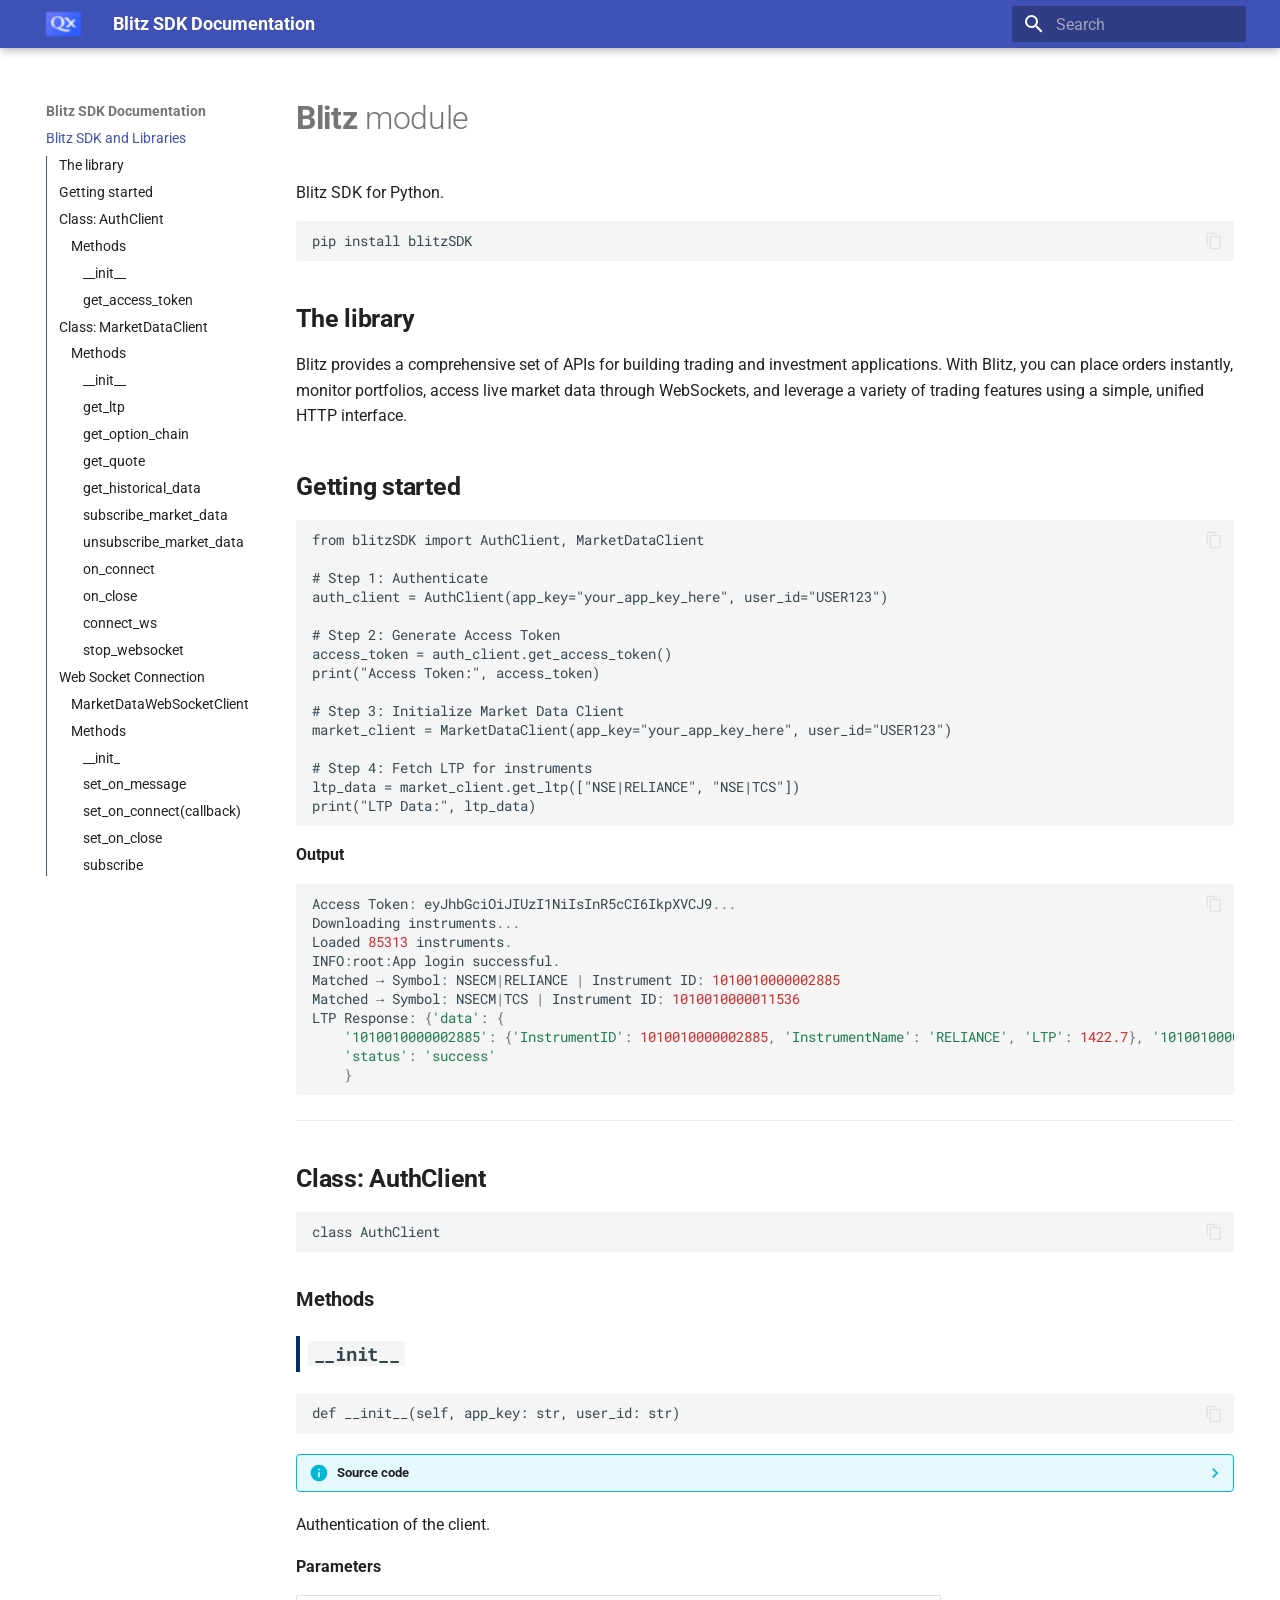
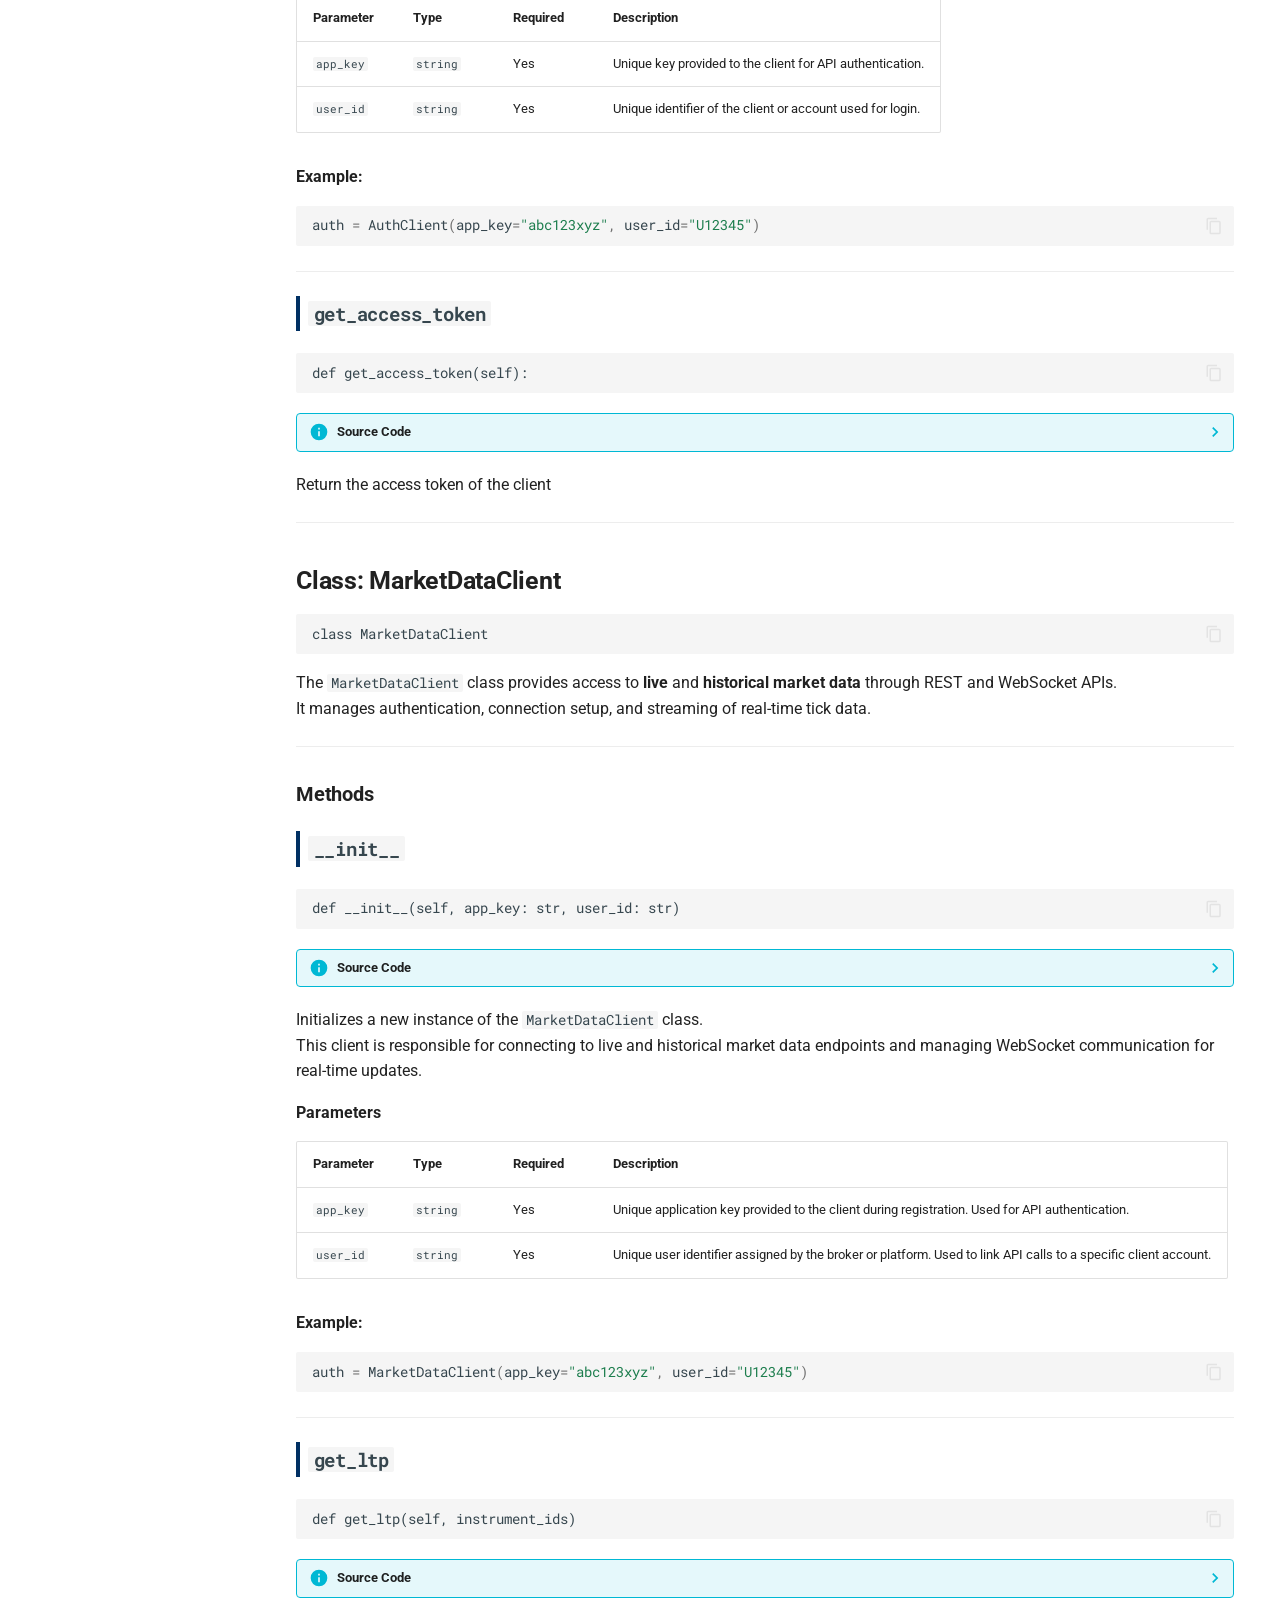
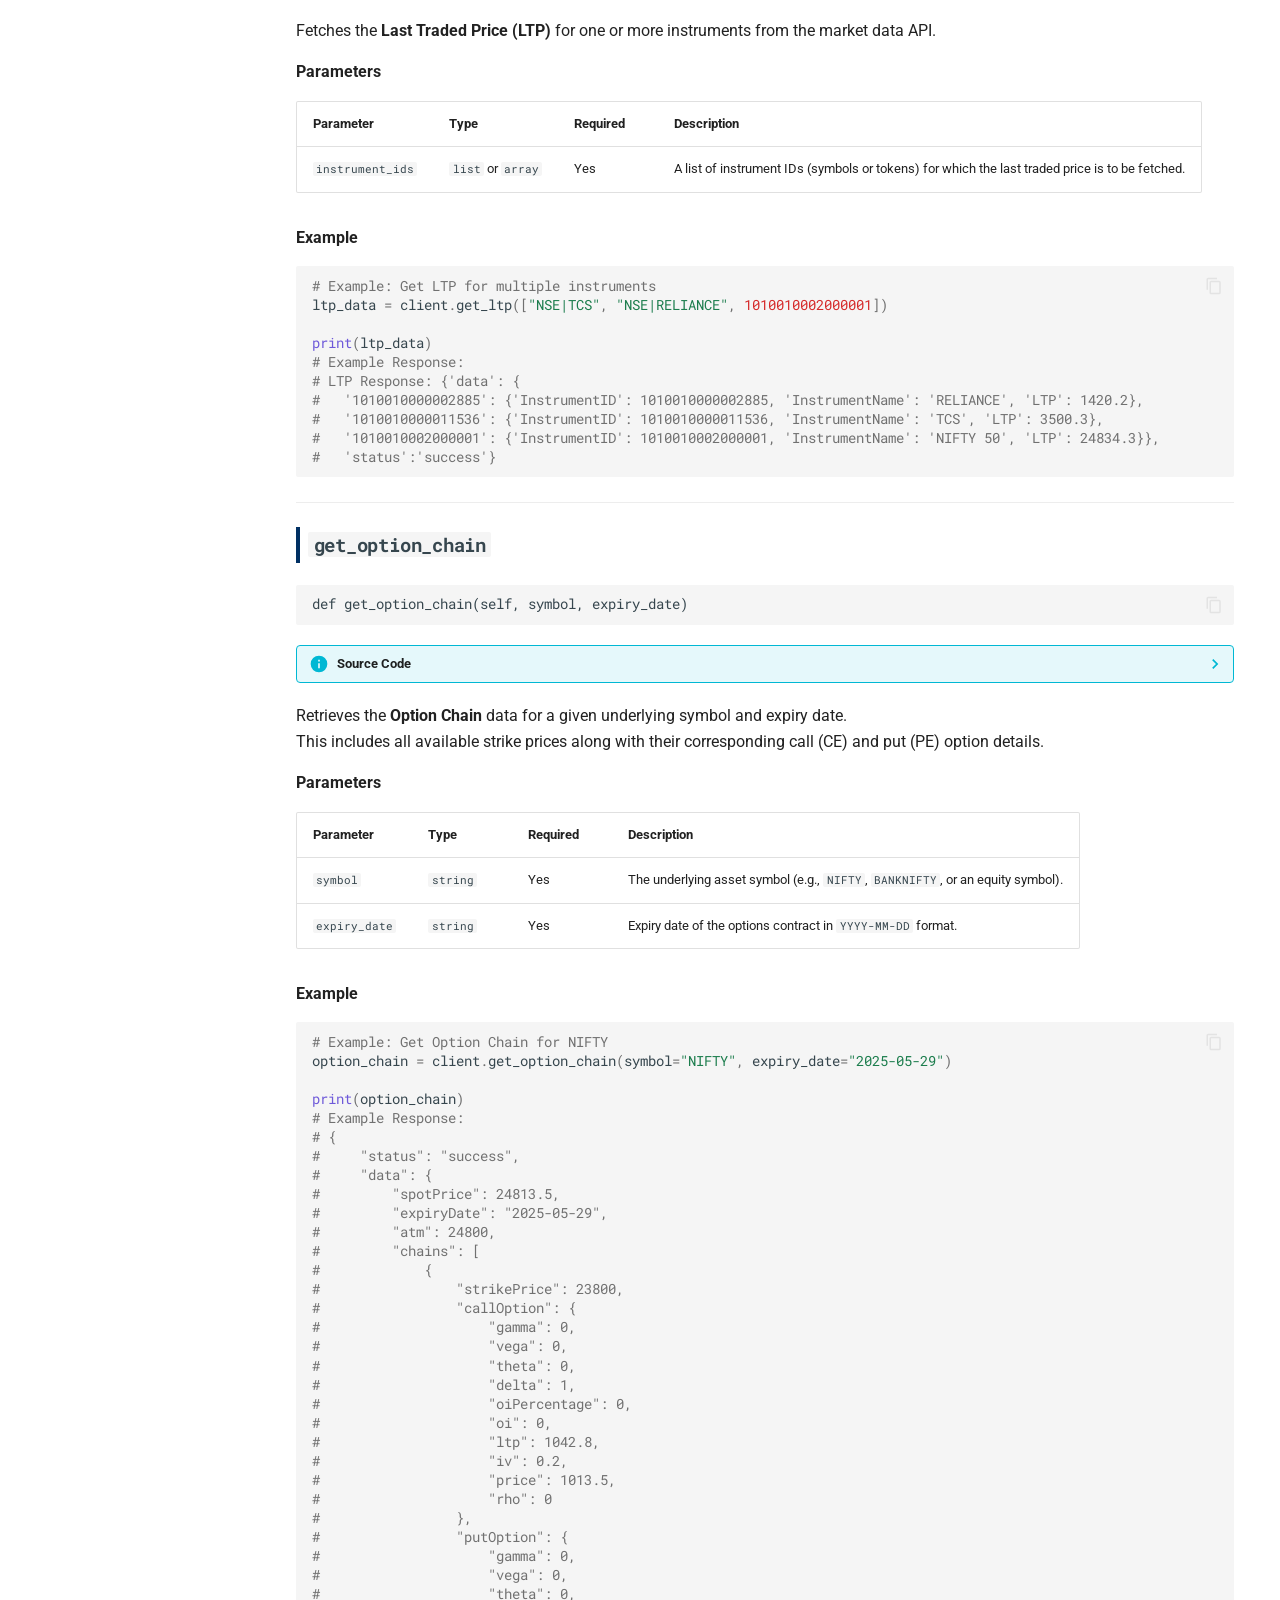
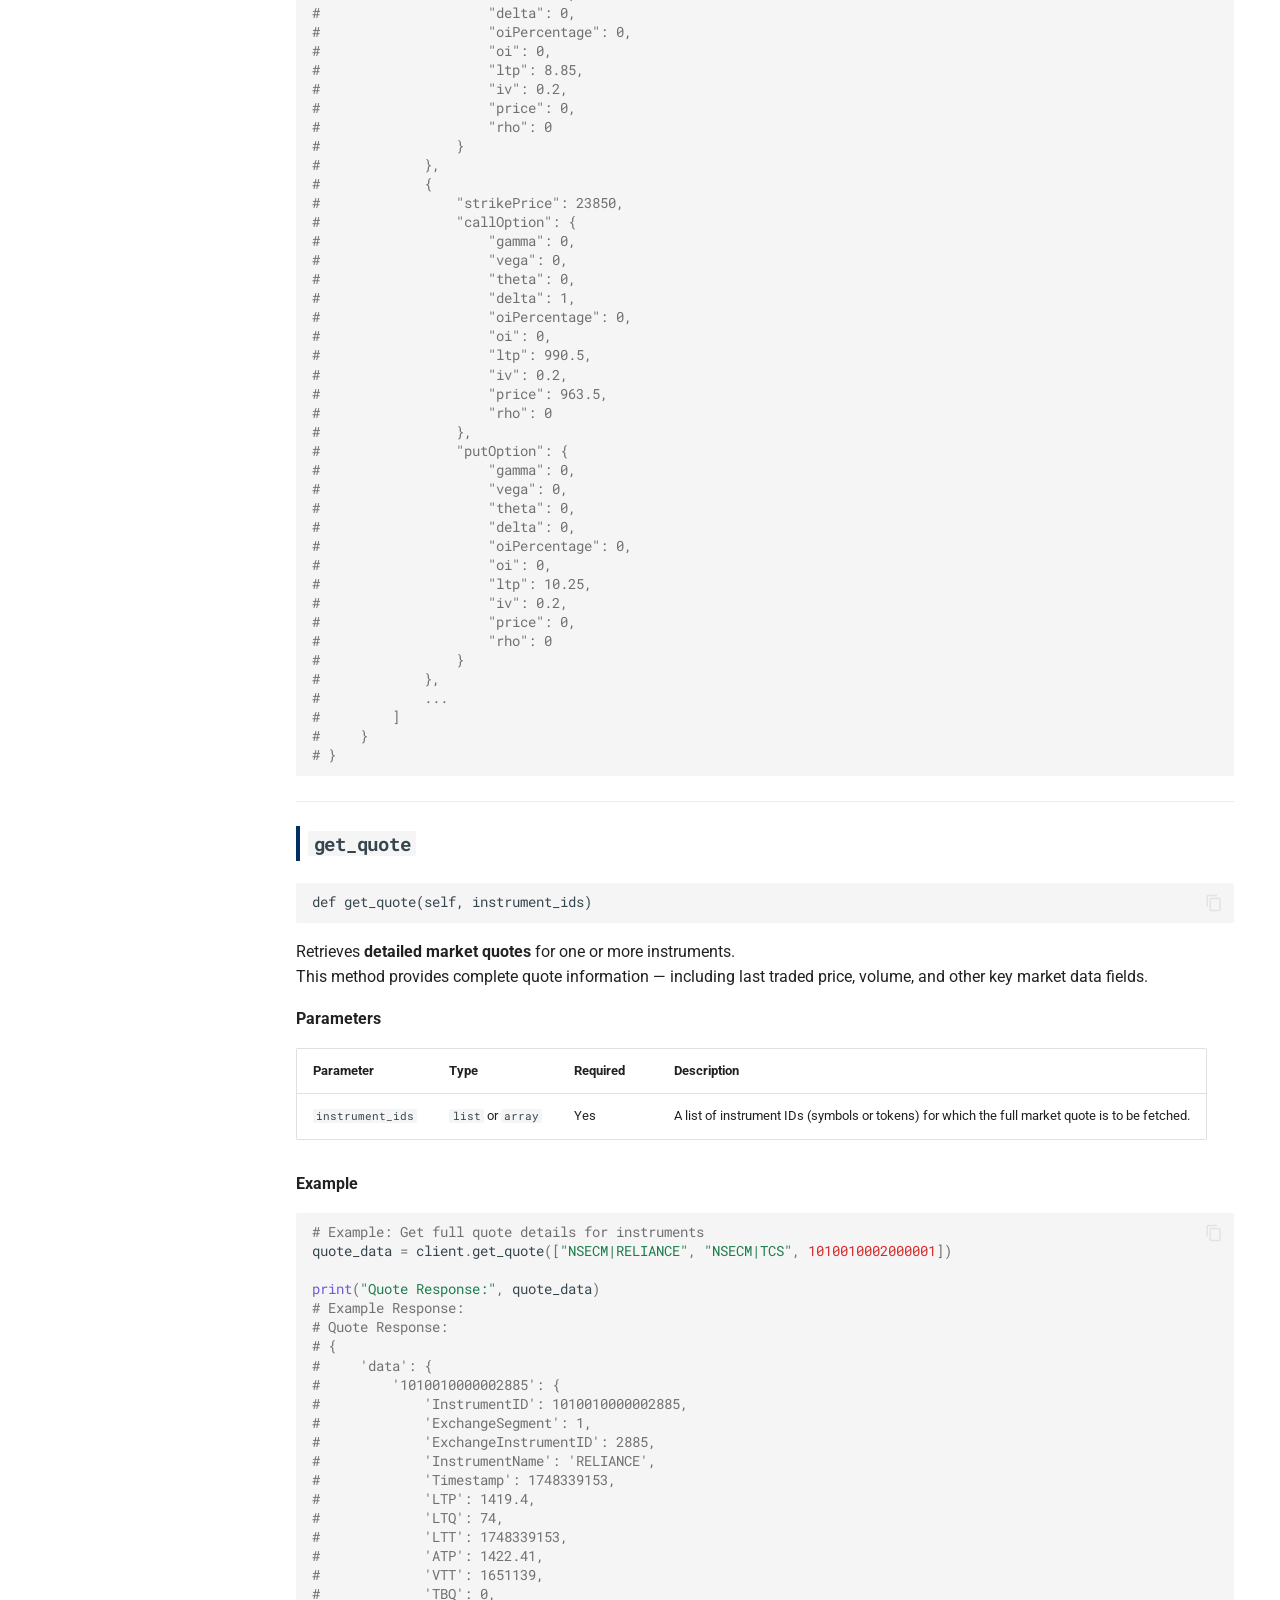
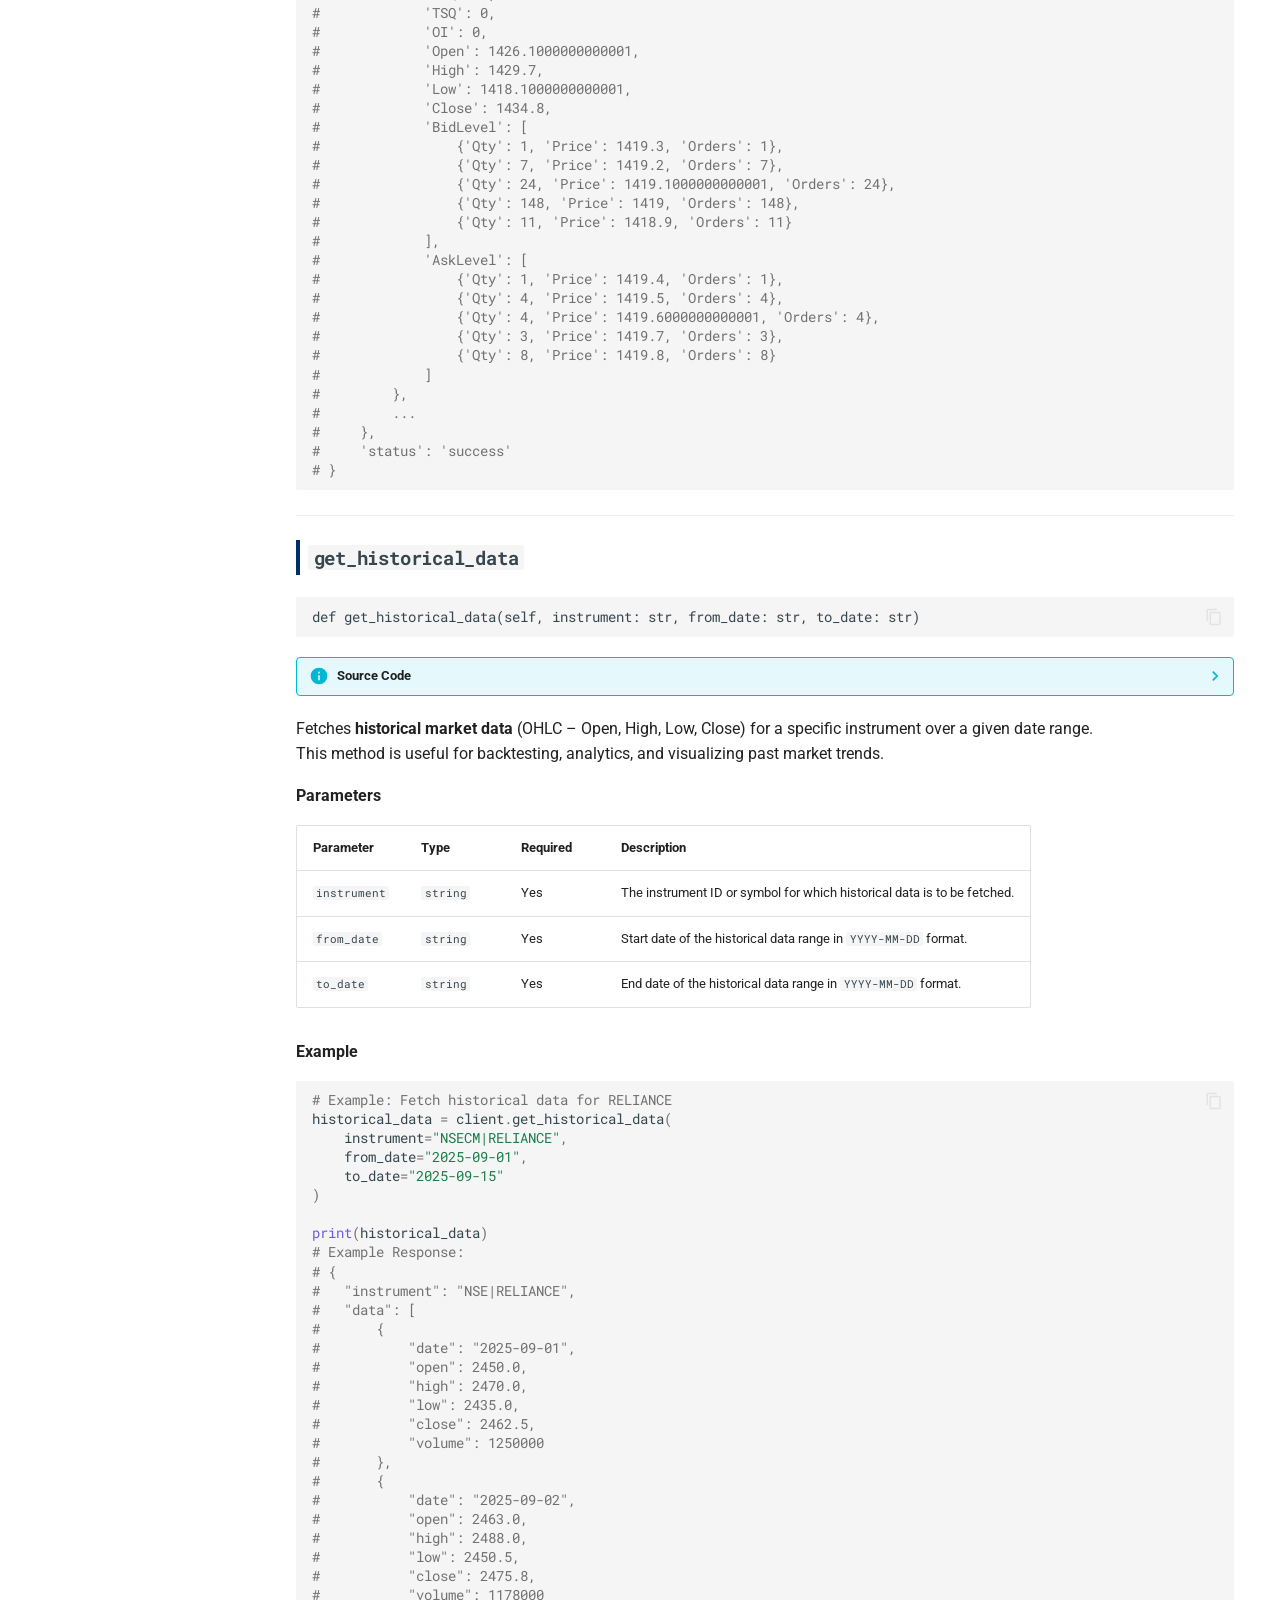
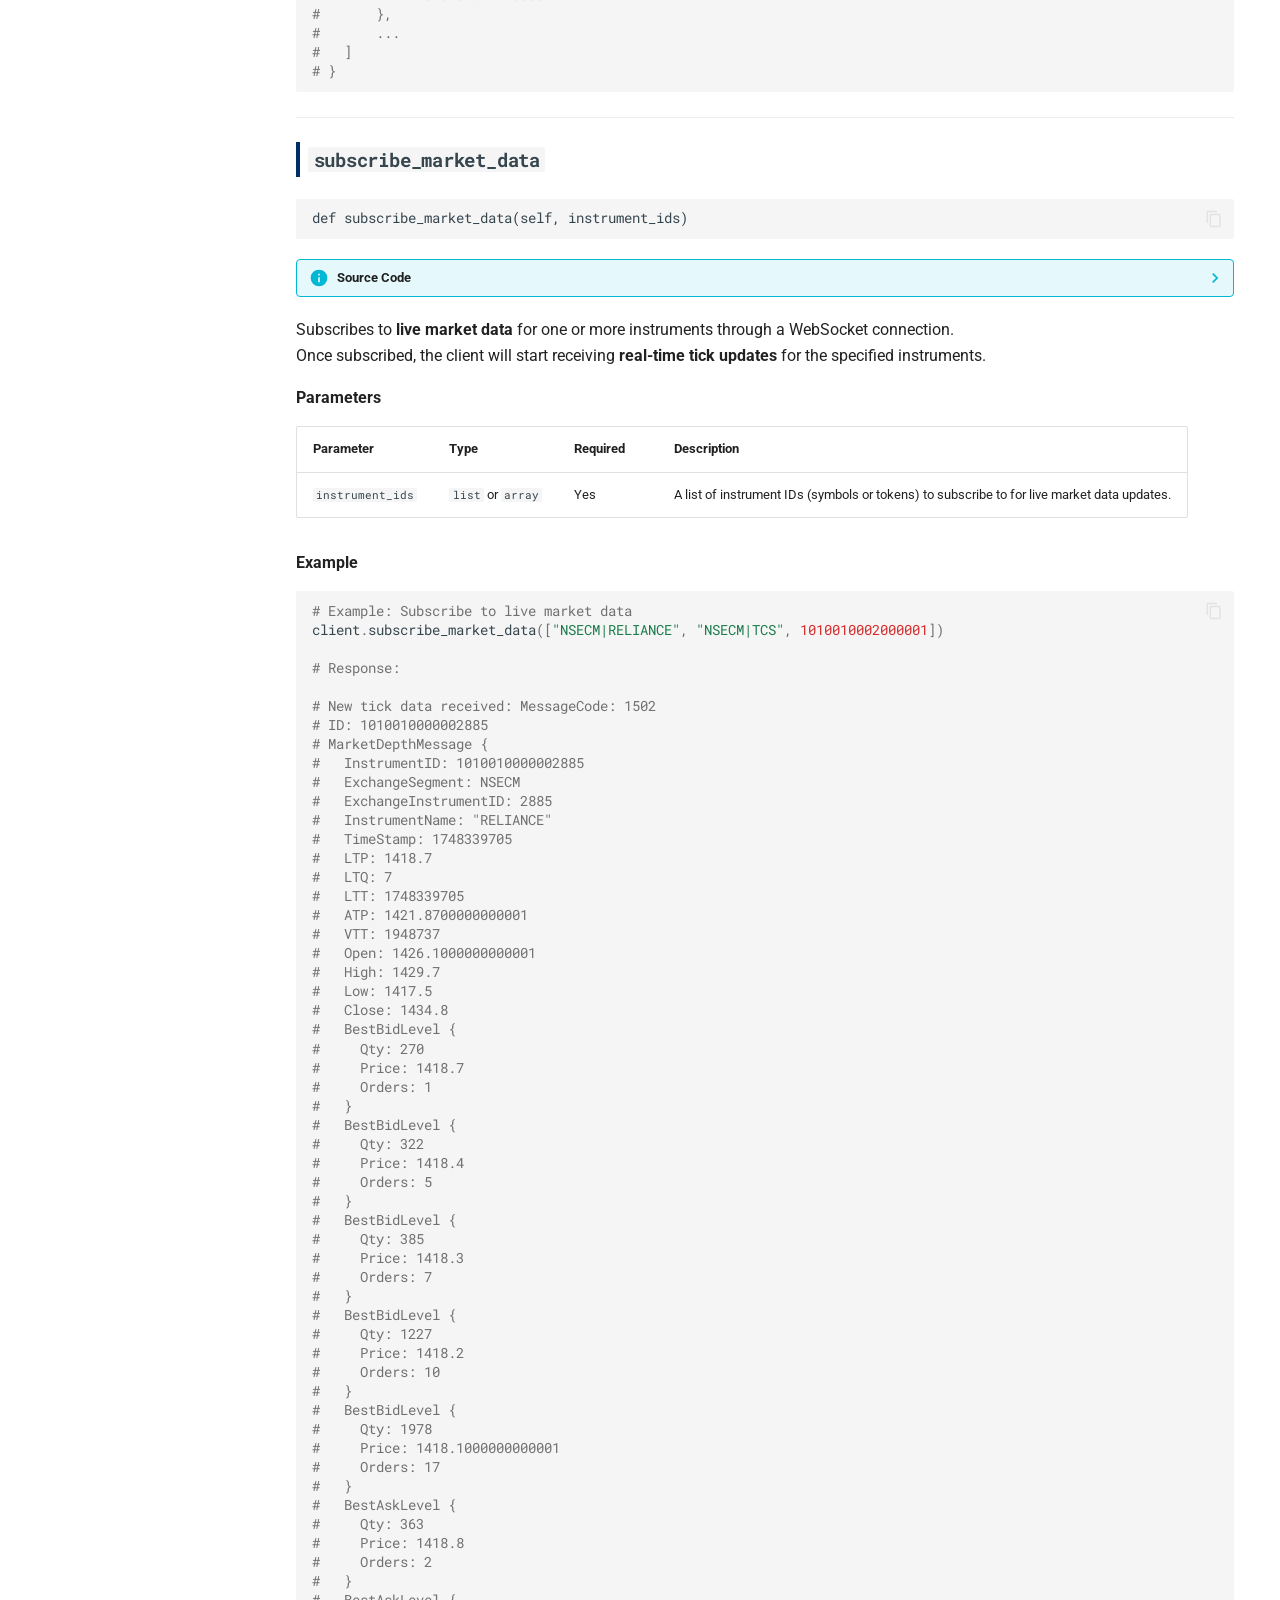
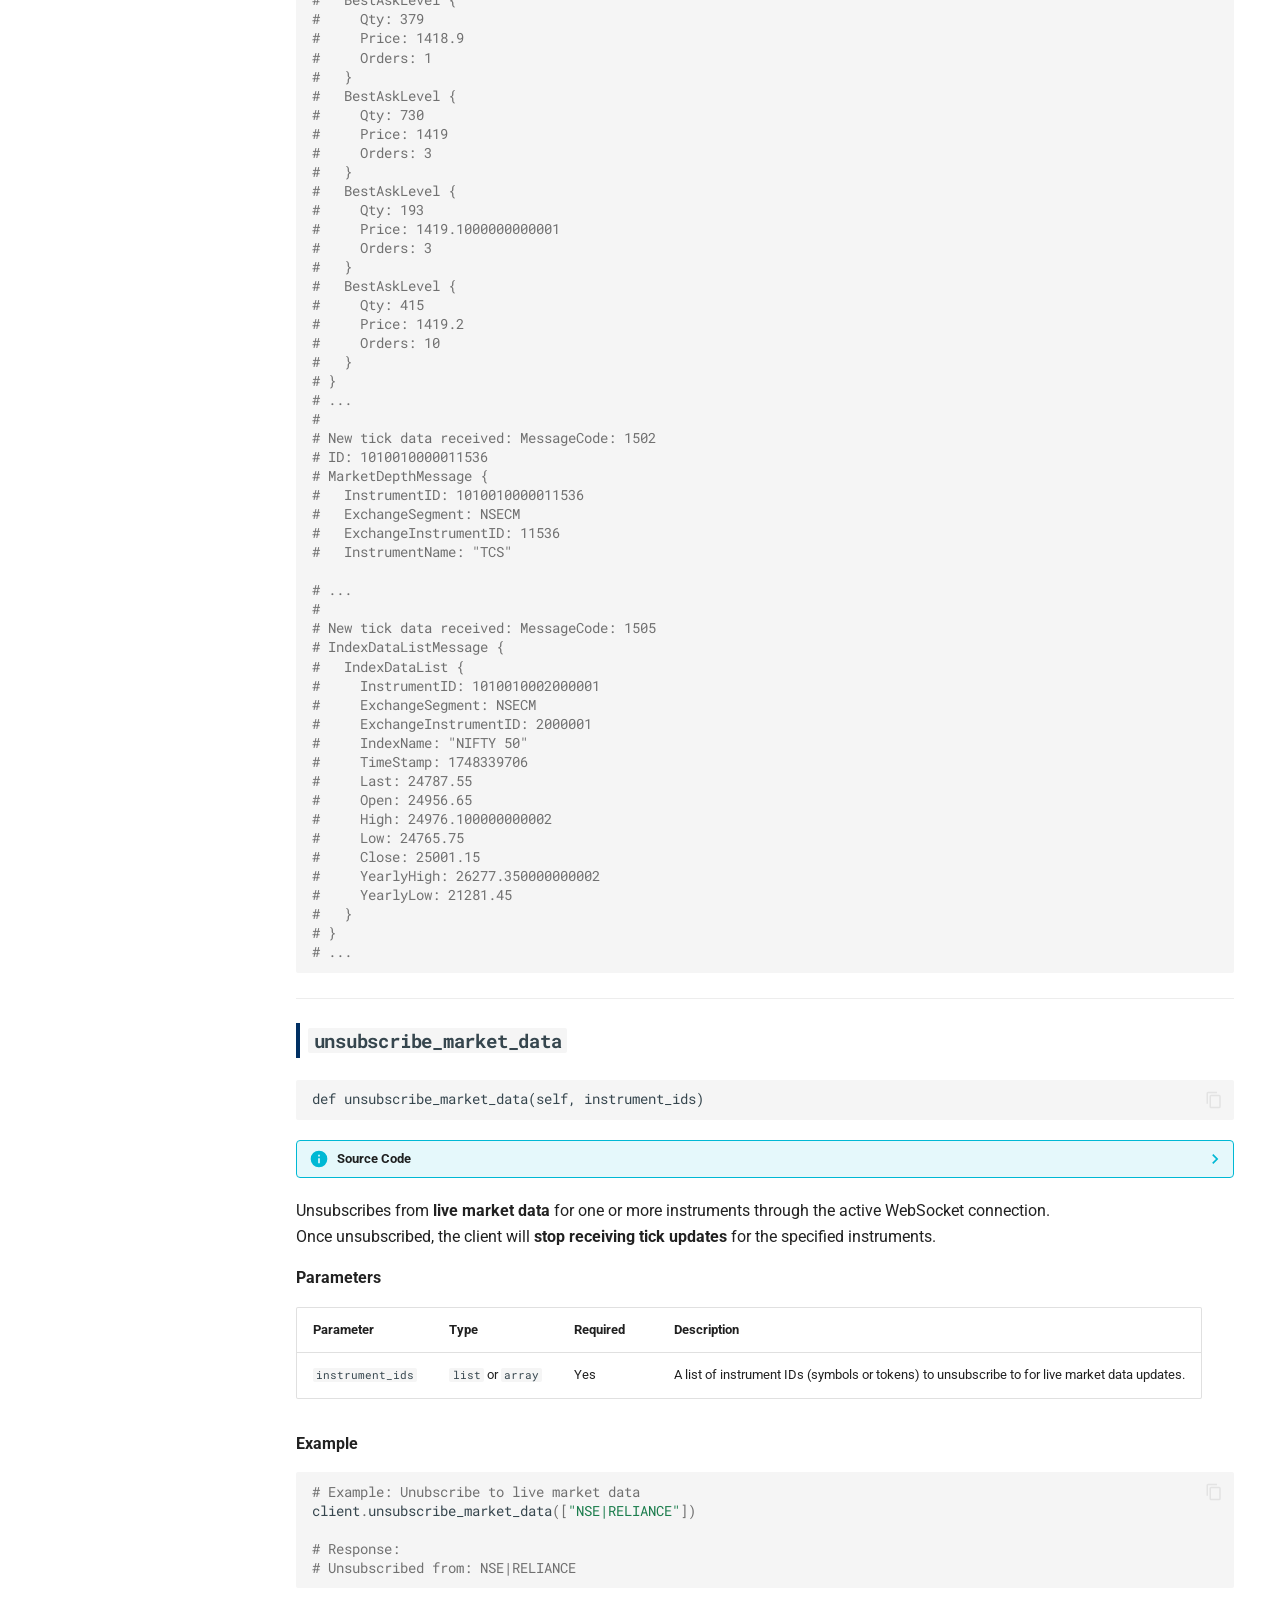
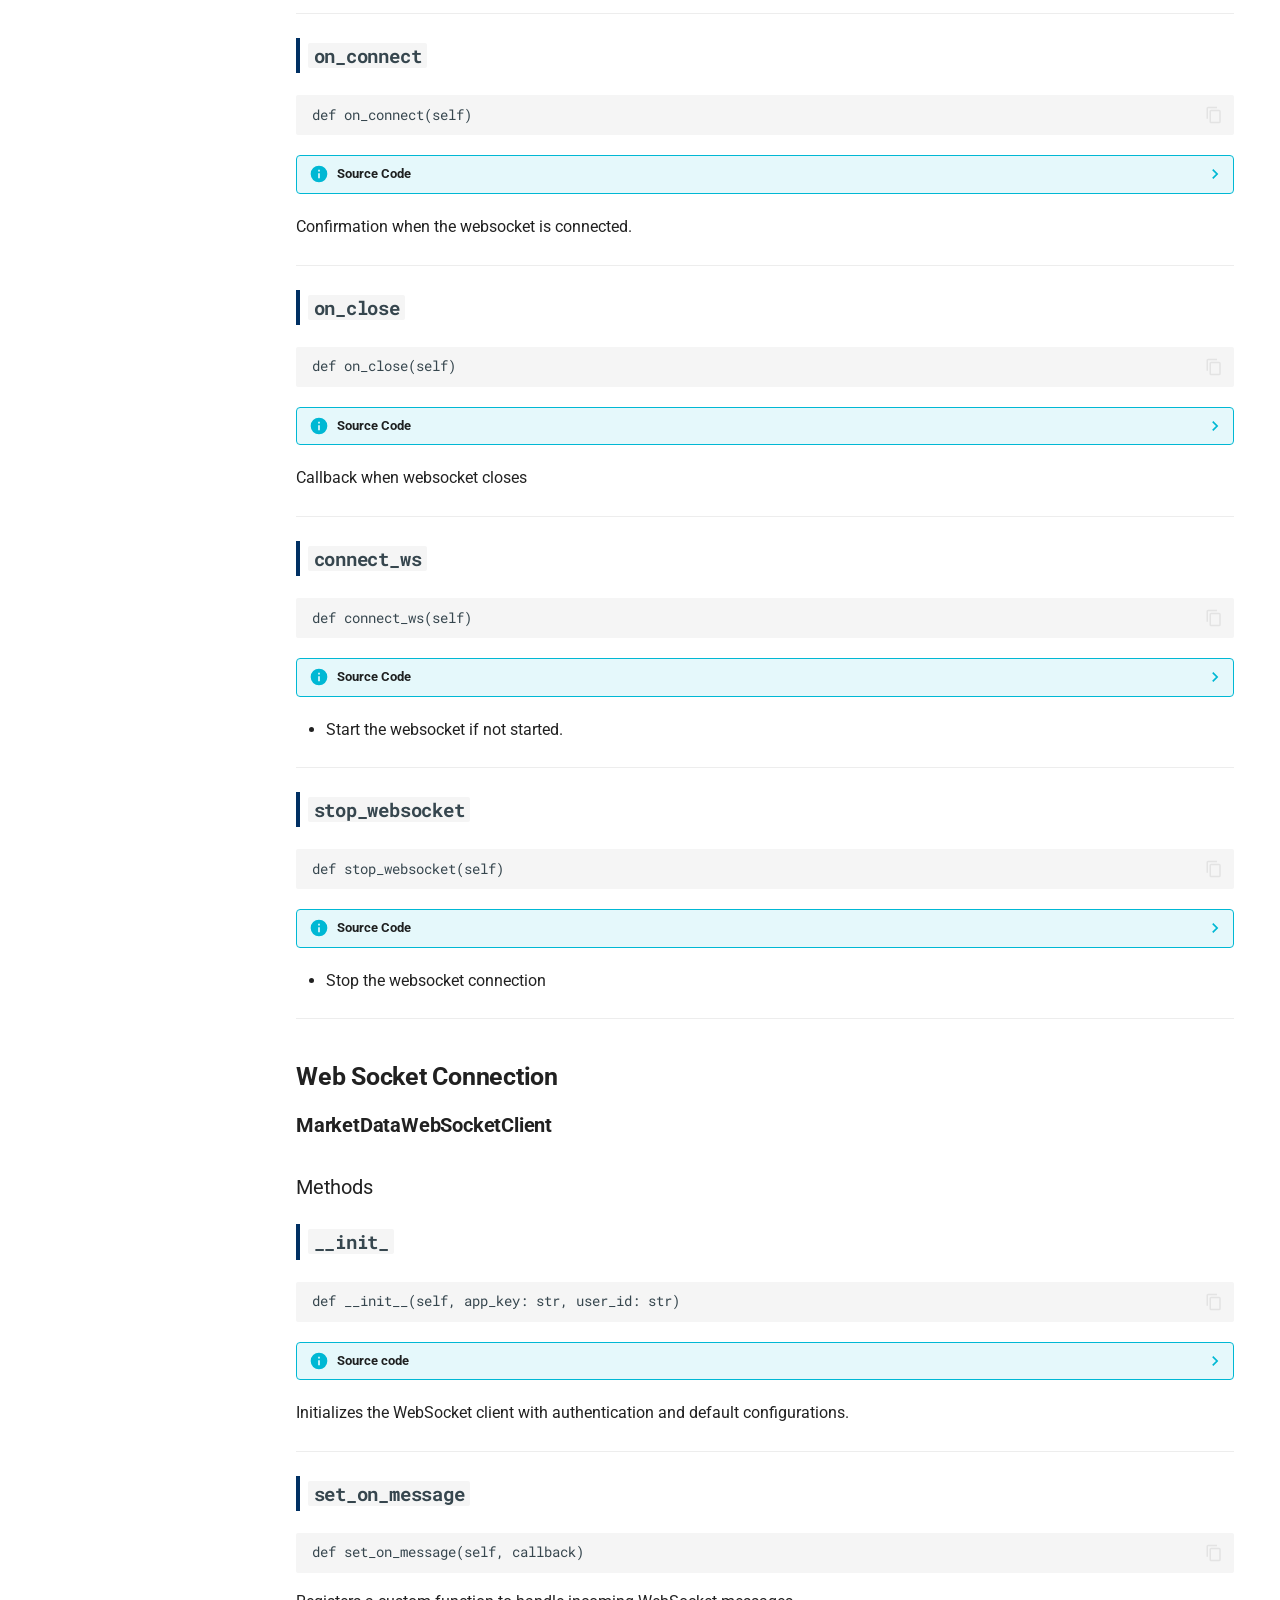
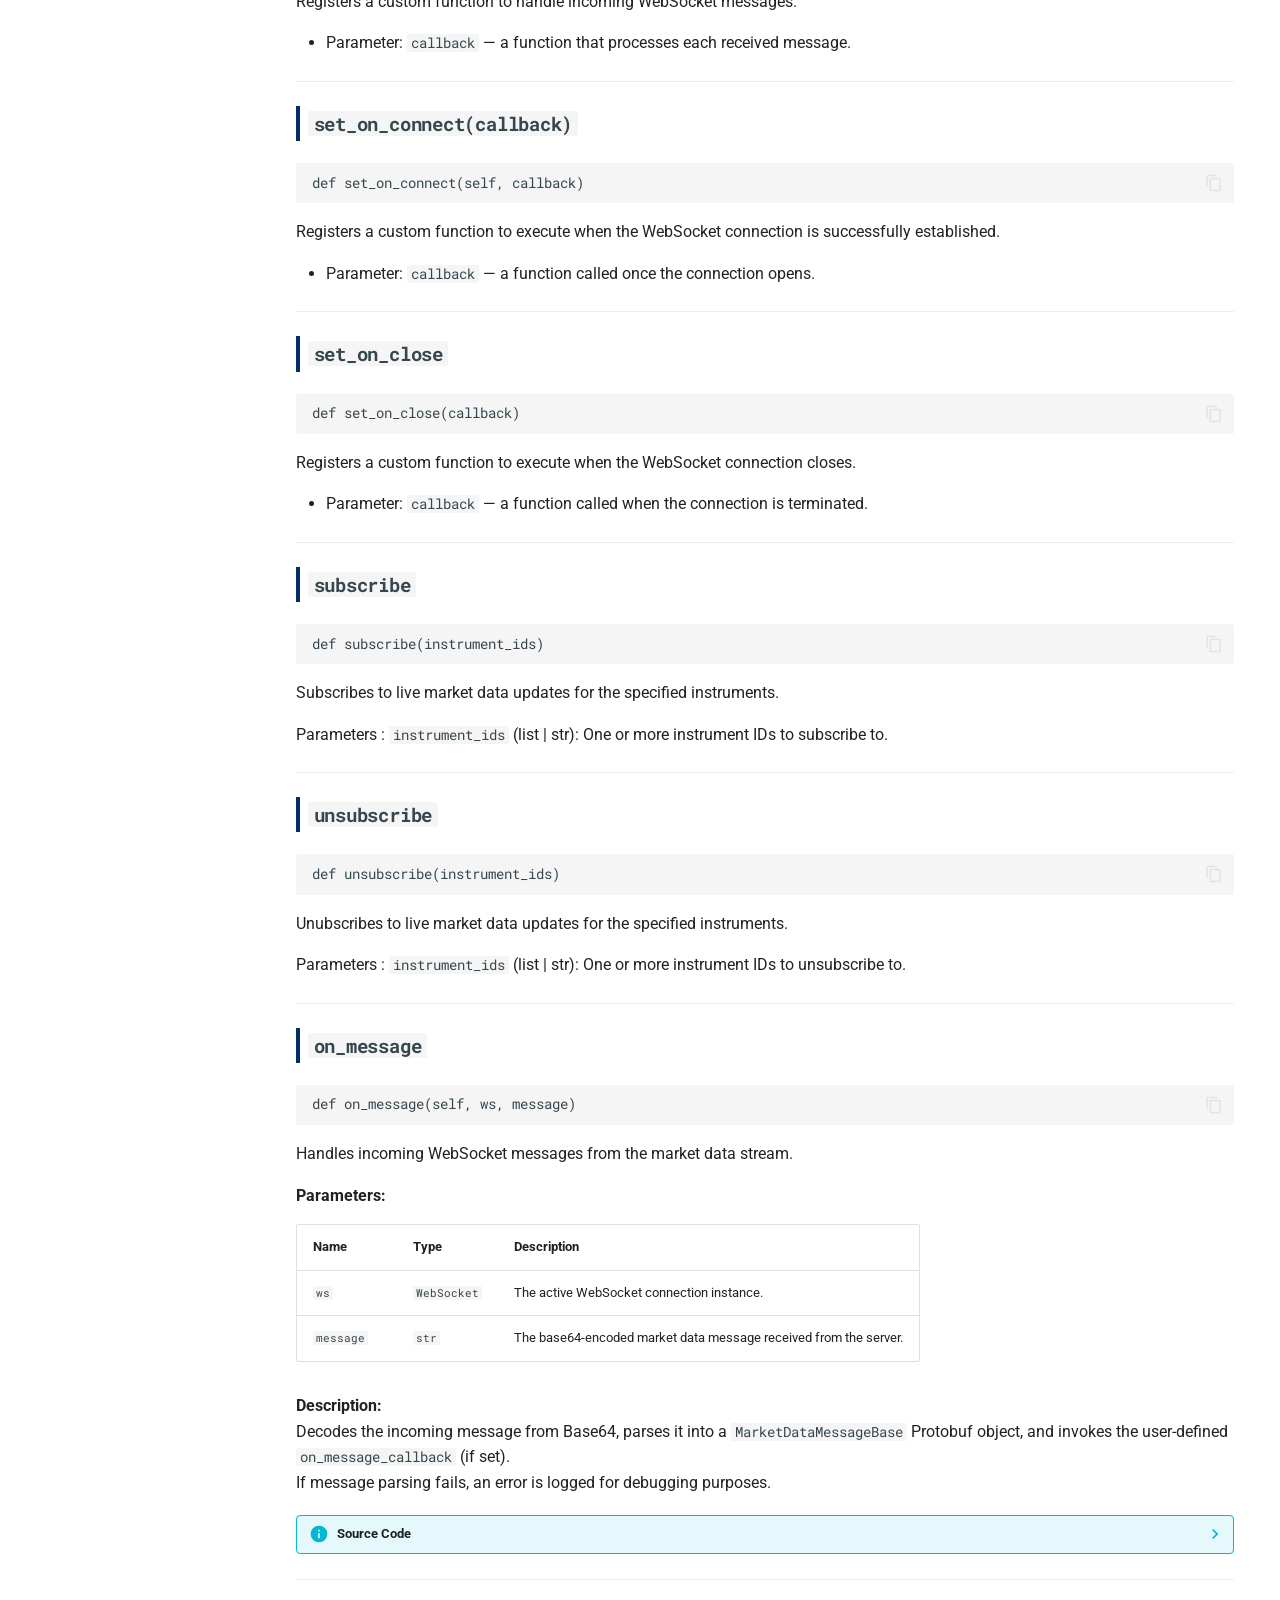
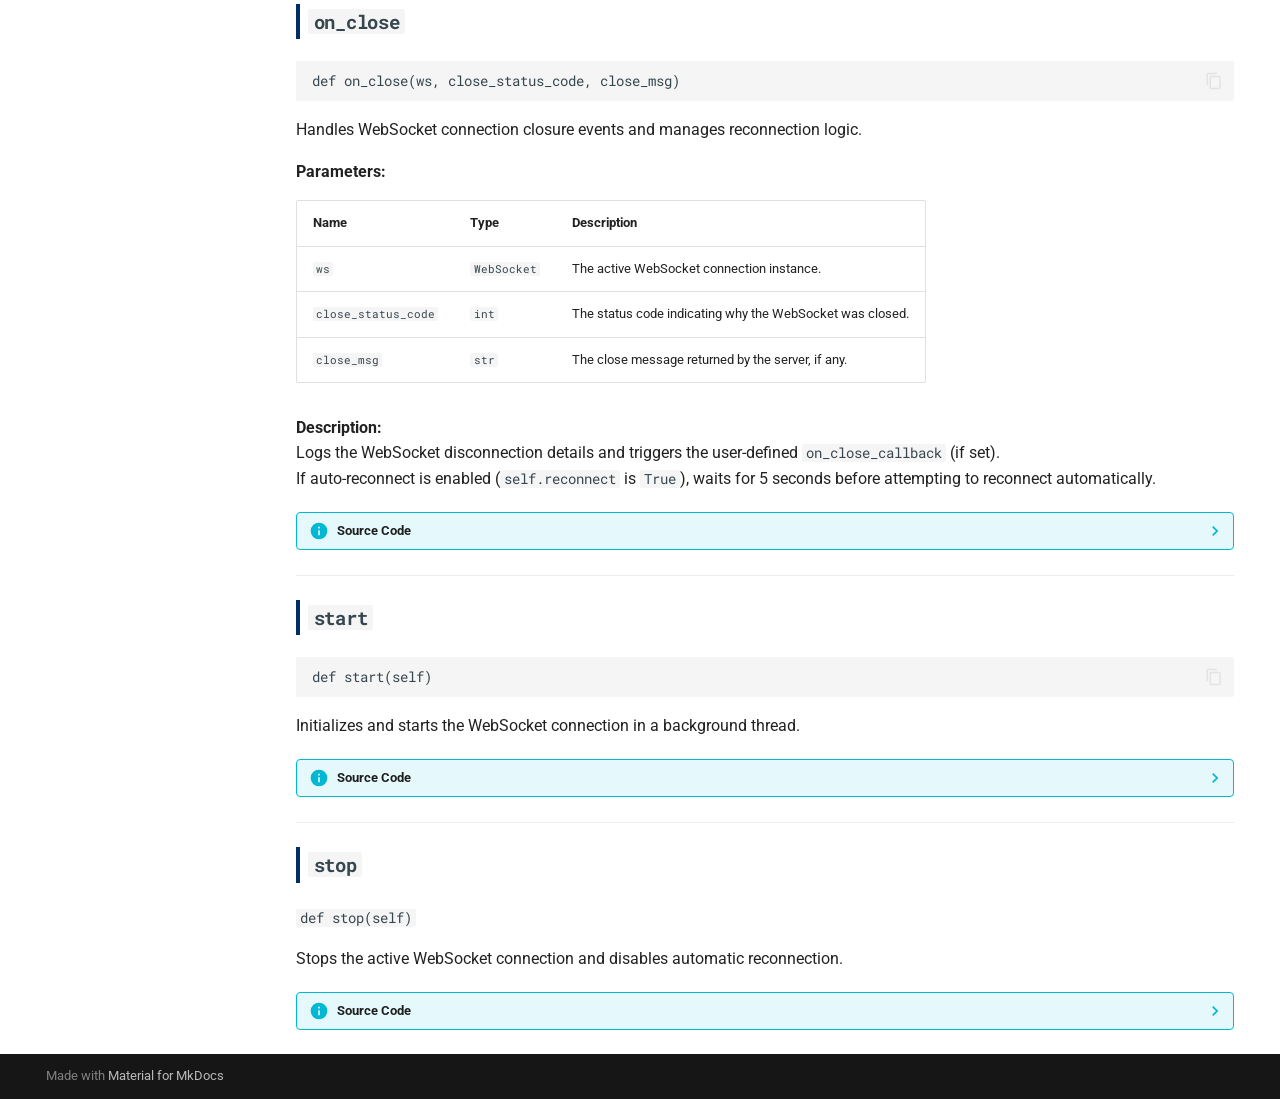
==== commit afaa0a8f: "updates" ====
--- a/site/index.html
+++ b/site/index.html
@@ -262,15 +262,16 @@
 </li>
       
         <li class="md-nav__item">
-  <a href="#class" class="md-nav__link">
-    <span class="md-ellipsis">
-      Class
-    </span>
-  </a>
-  
-</li>
-      
-        <li class="md-nav__item">
+  <a href="#class-authclient" class="md-nav__link">
+    <span class="md-ellipsis">
+      Class: AuthClient
+    </span>
+  </a>
+  
+    <nav class="md-nav" aria-label="Class: AuthClient">
+      <ul class="md-nav__list">
+        
+          <li class="md-nav__item">
   <a href="#methods" class="md-nav__link">
     <span class="md-ellipsis">
       Methods
@@ -302,17 +303,23 @@
     </nav>
   
 </li>
+        
+      </ul>
+    </nav>
+  
+</li>
       
         <li class="md-nav__item">
-  <a href="#class_1" class="md-nav__link">
-    <span class="md-ellipsis">
-      Class
-    </span>
-  </a>
-  
-</li>
-      
-        <li class="md-nav__item">
+  <a href="#class-marketdataclient" class="md-nav__link">
+    <span class="md-ellipsis">
+      Class: MarketDataClient
+    </span>
+  </a>
+  
+    <nav class="md-nav" aria-label="Class: MarketDataClient">
+      <ul class="md-nav__list">
+        
+          <li class="md-nav__item">
   <a href="#methods_1" class="md-nav__link">
     <span class="md-ellipsis">
       Methods
@@ -332,6 +339,60 @@
 </li>
         
           <li class="md-nav__item">
+  <a href="#get_ltp" class="md-nav__link">
+    <span class="md-ellipsis">
+      get_ltp
+    </span>
+  </a>
+  
+</li>
+        
+          <li class="md-nav__item">
+  <a href="#get_option_chain" class="md-nav__link">
+    <span class="md-ellipsis">
+      get_option_chain
+    </span>
+  </a>
+  
+</li>
+        
+          <li class="md-nav__item">
+  <a href="#get_quote" class="md-nav__link">
+    <span class="md-ellipsis">
+      get_quote
+    </span>
+  </a>
+  
+</li>
+        
+          <li class="md-nav__item">
+  <a href="#get_historical_data" class="md-nav__link">
+    <span class="md-ellipsis">
+      get_historical_data
+    </span>
+  </a>
+  
+</li>
+        
+          <li class="md-nav__item">
+  <a href="#subscribe_market_data" class="md-nav__link">
+    <span class="md-ellipsis">
+      subscribe_market_data
+    </span>
+  </a>
+  
+</li>
+        
+          <li class="md-nav__item">
+  <a href="#unsubscribe_market_data" class="md-nav__link">
+    <span class="md-ellipsis">
+      unsubscribe_market_data
+    </span>
+  </a>
+  
+</li>
+        
+          <li class="md-nav__item">
   <a href="#on_connect" class="md-nav__link">
     <span class="md-ellipsis">
       on_connect
@@ -350,33 +411,6 @@
 </li>
         
           <li class="md-nav__item">
-  <a href="#get_ltp" class="md-nav__link">
-    <span class="md-ellipsis">
-      get_ltp
-    </span>
-  </a>
-  
-</li>
-        
-          <li class="md-nav__item">
-  <a href="#get_option_chain" class="md-nav__link">
-    <span class="md-ellipsis">
-      get_option_chain
-    </span>
-  </a>
-  
-</li>
-        
-          <li class="md-nav__item">
-  <a href="#get_quote" class="md-nav__link">
-    <span class="md-ellipsis">
-      get_quote
-    </span>
-  </a>
-  
-</li>
-        
-          <li class="md-nav__item">
   <a href="#connect_ws" class="md-nav__link">
     <span class="md-ellipsis">
       connect_ws
@@ -388,36 +422,143 @@
           <li class="md-nav__item">
   <a href="#stop_websocket" class="md-nav__link">
     <span class="md-ellipsis">
-      Stop_websocket
-    </span>
-  </a>
-  
-</li>
-        
-          <li class="md-nav__item">
-  <a href="#subscribe_market_data" class="md-nav__link">
-    <span class="md-ellipsis">
-      subscribe_market_data
-    </span>
-  </a>
-  
-</li>
-        
-          <li class="md-nav__item">
-  <a href="#unsubscribe_market_data" class="md-nav__link">
-    <span class="md-ellipsis">
-      unsubscribe_market_data
-    </span>
-  </a>
-  
-</li>
-        
-          <li class="md-nav__item">
-  <a href="#get_historical_data" class="md-nav__link">
-    <span class="md-ellipsis">
-      get_historical_data
-    </span>
-  </a>
+      stop_websocket
+    </span>
+  </a>
+  
+</li>
+        
+      </ul>
+    </nav>
+  
+</li>
+        
+      </ul>
+    </nav>
+  
+</li>
+      
+        <li class="md-nav__item">
+  <a href="#web-socket-connection" class="md-nav__link">
+    <span class="md-ellipsis">
+      Web Socket Connection
+    </span>
+  </a>
+  
+    <nav class="md-nav" aria-label="Web Socket Connection">
+      <ul class="md-nav__list">
+        
+          <li class="md-nav__item">
+  <a href="#marketdatawebsocketclient" class="md-nav__link">
+    <span class="md-ellipsis">
+      MarketDataWebSocketClient
+    </span>
+  </a>
+  
+</li>
+        
+          <li class="md-nav__item">
+  <a href="#methods_2" class="md-nav__link">
+    <span class="md-ellipsis">
+      Methods
+    </span>
+  </a>
+  
+    <nav class="md-nav" aria-label="Methods">
+      <ul class="md-nav__list">
+        
+          <li class="md-nav__item">
+  <a href="#__init_" class="md-nav__link">
+    <span class="md-ellipsis">
+      __init_
+    </span>
+  </a>
+  
+</li>
+        
+          <li class="md-nav__item">
+  <a href="#set_on_message" class="md-nav__link">
+    <span class="md-ellipsis">
+      set_on_message
+    </span>
+  </a>
+  
+</li>
+        
+          <li class="md-nav__item">
+  <a href="#set_on_connectcallback" class="md-nav__link">
+    <span class="md-ellipsis">
+      set_on_connect(callback)
+    </span>
+  </a>
+  
+</li>
+        
+          <li class="md-nav__item">
+  <a href="#set_on_close" class="md-nav__link">
+    <span class="md-ellipsis">
+      set_on_close
+    </span>
+  </a>
+  
+</li>
+        
+          <li class="md-nav__item">
+  <a href="#subscribe" class="md-nav__link">
+    <span class="md-ellipsis">
+      subscribe
+    </span>
+  </a>
+  
+</li>
+        
+          <li class="md-nav__item">
+  <a href="#unsubscribe" class="md-nav__link">
+    <span class="md-ellipsis">
+      unsubscribe
+    </span>
+  </a>
+  
+</li>
+        
+          <li class="md-nav__item">
+  <a href="#on_message" class="md-nav__link">
+    <span class="md-ellipsis">
+      on_message
+    </span>
+  </a>
+  
+</li>
+        
+          <li class="md-nav__item">
+  <a href="#on_close_1" class="md-nav__link">
+    <span class="md-ellipsis">
+      on_close
+    </span>
+  </a>
+  
+</li>
+        
+          <li class="md-nav__item">
+  <a href="#start" class="md-nav__link">
+    <span class="md-ellipsis">
+      start
+    </span>
+  </a>
+  
+</li>
+        
+          <li class="md-nav__item">
+  <a href="#stop" class="md-nav__link">
+    <span class="md-ellipsis">
+      stop
+    </span>
+  </a>
+  
+</li>
+        
+      </ul>
+    </nav>
   
 </li>
         
@@ -472,19 +613,27 @@
 market_client = MarketDataClient(app_key="your_app_key_here", user_id="USER123")
 
 # Step 4: Fetch LTP for instruments
-ltp_data = market_client.get_ltp(["NSE:RELIANCE", "NSE:TCS"])
+ltp_data = market_client.get_ltp(["NSE|RELIANCE", "NSE|TCS"])
 print("LTP Data:", ltp_data)
 </code></pre>
 <p><strong>Output</strong>
 <div class="highlight"><pre><span></span><code><span class="n">Access</span> <span class="n">Token</span><span class="p">:</span> <span class="n">eyJhbGciOiJIUzI1NiIsInR5cCI6IkpXVCJ9</span><span class="o">...</span>
-<span class="n">LTP</span> <span class="n">Data</span><span class="p">:</span> <span class="p">{</span><span class="s1">&#39;NSE:RELIANCE&#39;</span><span class="p">:</span> <span class="mf">2448.25</span><span class="p">,</span> <span class="s1">&#39;NSE:TCS&#39;</span><span class="p">:</span> <span class="mf">3575.10</span><span class="p">}</span>
+<span class="n">Downloading</span> <span class="n">instruments</span><span class="o">...</span>
+<span class="n">Loaded</span> <span class="mi">85313</span> <span class="n">instruments</span><span class="o">.</span>
+<span class="n">INFO</span><span class="p">:</span><span class="n">root</span><span class="p">:</span><span class="n">App</span> <span class="n">login</span> <span class="n">successful</span><span class="o">.</span>
+<span class="n">Matched</span> <span class="err">→</span> <span class="n">Symbol</span><span class="p">:</span> <span class="n">NSECM</span><span class="o">|</span><span class="n">RELIANCE</span> <span class="o">|</span> <span class="n">Instrument</span> <span class="n">ID</span><span class="p">:</span> <span class="mi">1010010000002885</span>
+<span class="n">Matched</span> <span class="err">→</span> <span class="n">Symbol</span><span class="p">:</span> <span class="n">NSECM</span><span class="o">|</span><span class="n">TCS</span> <span class="o">|</span> <span class="n">Instrument</span> <span class="n">ID</span><span class="p">:</span> <span class="mi">1010010000011536</span>
+<span class="n">LTP</span> <span class="n">Response</span><span class="p">:</span> <span class="p">{</span><span class="s1">&#39;data&#39;</span><span class="p">:</span> <span class="p">{</span>
+    <span class="s1">&#39;1010010000002885&#39;</span><span class="p">:</span> <span class="p">{</span><span class="s1">&#39;InstrumentID&#39;</span><span class="p">:</span> <span class="mi">1010010000002885</span><span class="p">,</span> <span class="s1">&#39;InstrumentName&#39;</span><span class="p">:</span> <span class="s1">&#39;RELIANCE&#39;</span><span class="p">,</span> <span class="s1">&#39;LTP&#39;</span><span class="p">:</span> <span class="mf">1422.7</span><span class="p">},</span> <span class="s1">&#39;1010010000011536&#39;</span><span class="p">:</span> <span class="p">{</span><span class="s1">&#39;InstrumentID&#39;</span><span class="p">:</span> <span class="mi">1010010000011536</span><span class="p">,</span> <span class="s1">&#39;InstrumentName&#39;</span><span class="p">:</span> <span class="s1">&#39;TCS&#39;</span><span class="p">,</span> <span class="s1">&#39;LTP&#39;</span><span class="p">:</span> <span class="mf">3507.8</span><span class="p">}},</span>
+    <span class="s1">&#39;status&#39;</span><span class="p">:</span> <span class="s1">&#39;success&#39;</span>
+    <span class="p">}</span>
 </code></pre></div></p>
 <hr />
-<h2 id="class"><strong>Class</strong></h2>
+<h2 id="class-authclient"><strong>Class: AuthClient</strong></h2>
 <div class="highlight"><pre><span></span><code>class AuthClient
 </code></pre></div>
-<h2 id="methods"><strong>Methods</strong></h2>
-<h3 id="__init__"><strong><code>__init__</code></strong></h3>
+<h3 id="methods"><strong>Methods</strong></h3>
+<h4 id="__init__"><strong><code>__init__</code></strong></h4>
 <div class="highlight"><pre><span></span><code>def __init__(self, app_key: str, user_id: str)
 </code></pre></div>
 <details class="info">
@@ -526,7 +675,7 @@
 <div class="highlight"><pre><span></span><code><span class="n">auth</span> <span class="o">=</span> <span class="n">AuthClient</span><span class="p">(</span><span class="n">app_key</span><span class="o">=</span><span class="s2">&quot;abc123xyz&quot;</span><span class="p">,</span> <span class="n">user_id</span><span class="o">=</span><span class="s2">&quot;U12345&quot;</span><span class="p">)</span>
 </code></pre></div></p>
 <hr />
-<h3 id="get_access_token"><strong><code>get_access_token</code></strong></h3>
+<h4 id="get_access_token"><strong><code>get_access_token</code></strong></h4>
 <div class="highlight"><pre><span></span><code>def get_access_token(self):
 </code></pre></div>
 <details class="info">
@@ -540,14 +689,14 @@
 </details>
 <p>Return the access token of the client</p>
 <hr />
-<h2 id="class_1"><strong>Class</strong></h2>
+<h2 id="class-marketdataclient"><strong>Class: MarketDataClient</strong></h2>
 <div class="highlight"><pre><span></span><code>class MarketDataClient
 </code></pre></div>
 <p>The <code>MarketDataClient</code> class provides access to <strong>live</strong> and <strong>historical market data</strong> through REST and WebSocket APIs.<br />
 It manages authentication, connection setup, and streaming of real-time tick data.</p>
 <hr />
-<h2 id="methods_1"><strong>Methods</strong></h2>
-<h3 id="__init___1"><strong><code>__init__</code></strong></h3>
+<h3 id="methods_1"><strong>Methods</strong></h3>
+<h4 id="__init___1"><strong><code>__init__</code></strong></h4>
 <div class="highlight"><pre><span></span><code>def __init__(self, app_key: str, user_id: str)
 </code></pre></div>
 <details class="info">
@@ -555,12 +704,9 @@
 <div class="highlight"><pre><span></span><code><span class="k">def</span><span class="w"> </span><span class="fm">__init__</span><span class="p">(</span><span class="bp">self</span><span class="p">,</span> <span class="n">app_key</span><span class="p">:</span> <span class="nb">str</span><span class="p">,</span> <span class="n">user_id</span><span class="p">:</span> <span class="nb">str</span><span class="p">):</span>
     <span class="bp">self</span><span class="o">.</span><span class="n">app_key</span> <span class="o">=</span> <span class="n">app_key</span>
     <span class="bp">self</span><span class="o">.</span><span class="n">user_id</span> <span class="o">=</span> <span class="n">user_id</span>
-    <span class="bp">self</span><span class="o">.</span><span class="n">api_base_url</span> <span class="o">=</span> <span class="s2">&quot;http://182.70.127.254:11022/api&quot;</span>
-    <span class="bp">self</span><span class="o">.</span><span class="n">api_hist_base_url</span> <span class="o">=</span> <span class="s2">&quot;http://14.99.227.18:11025/md-api/&quot;</span>
-    <span class="bp">self</span><span class="o">.</span><span class="n">token</span> <span class="o">=</span> <span class="kc">None</span> 
+    <span class="bp">self</span><span class="o">.</span><span class="n">api_base_url</span> <span class="o">=</span> <span class="n">API_BASE_URL</span>
+    <span class="bp">self</span><span class="o">.</span><span class="n">api_hist_base_url</span> <span class="o">=</span> <span class="n">API_BASE_URL</span>
     <span class="bp">self</span><span class="o">.</span><span class="n">auth_client</span> <span class="o">=</span> <span class="n">AuthClient</span><span class="p">(</span><span class="n">app_key</span><span class="p">,</span> <span class="n">user_id</span><span class="p">)</span>
-    <span class="bp">self</span><span class="o">.</span><span class="n">access_token</span> <span class="o">=</span> <span class="kc">None</span>
-
     <span class="bp">self</span><span class="o">.</span><span class="n">_ensure_logged_in</span><span class="p">()</span>
     <span class="bp">self</span><span class="o">.</span><span class="n">ws_client</span> <span class="o">=</span> <span class="n">MarketDataWebSocketClient</span><span class="p">(</span><span class="bp">self</span><span class="o">.</span><span class="n">access_token</span><span class="p">)</span>
     <span class="bp">self</span><span class="o">.</span><span class="n">ws_client</span><span class="o">.</span><span class="n">set_on_connect</span><span class="p">(</span><span class="bp">self</span><span class="o">.</span><span class="n">on_connect</span><span class="p">)</span>
@@ -599,32 +745,7 @@
 <div class="highlight"><pre><span></span><code><span class="n">auth</span> <span class="o">=</span> <span class="n">MarketDataClient</span><span class="p">(</span><span class="n">app_key</span><span class="o">=</span><span class="s2">&quot;abc123xyz&quot;</span><span class="p">,</span> <span class="n">user_id</span><span class="o">=</span><span class="s2">&quot;U12345&quot;</span><span class="p">)</span>
 </code></pre></div></p>
 <hr />
-<h3 id="on_connect"><strong><code>on_connect</code></strong></h3>
-<div class="highlight"><pre><span></span><code>def on_connect(self)
-</code></pre></div>
-<details class="info">
-<summary>Source Code</summary>
-<div class="highlight"><pre><span></span><code><span class="k">def</span><span class="w"> </span><span class="nf">on_connect</span><span class="p">(</span><span class="bp">self</span><span class="p">):</span>
-<span class="w">    </span><span class="sd">&quot;&quot;&quot;Callback when WebSocket connects.&quot;&quot;&quot;</span>
-    <span class="bp">self</span><span class="o">.</span><span class="n">ws_client</span><span class="o">.</span><span class="n">start</span><span class="p">()</span>
-    <span class="n">logging</span><span class="o">.</span><span class="n">info</span><span class="p">(</span><span class="s2">&quot;WebSocket connected successfully.&quot;</span><span class="p">)</span>
-</code></pre></div>
-</details>
-<p>Confirmation when the websocket is connected.</p>
-<hr />
-<h3 id="on_close"><strong><code>on_close</code></strong></h3>
-<div class="highlight"><pre><span></span><code>def on_close(self)
-</code></pre></div>
-<details class="info">
-<summary>Source Code</summary>
-<div class="highlight"><pre><span></span><code><span class="k">def</span><span class="w"> </span><span class="nf">on_close</span><span class="p">(</span><span class="bp">self</span><span class="p">,</span> <span class="n">close_status_code</span><span class="p">,</span> <span class="n">close_msg</span><span class="p">):</span>
-<span class="w">    </span><span class="sd">&quot;&quot;&quot;Callback when WebSocket closes.&quot;&quot;&quot;</span>
-    <span class="n">logging</span><span class="o">.</span><span class="n">warning</span><span class="p">(</span><span class="sa">f</span><span class="s2">&quot;WebSocket closed: </span><span class="si">{</span><span class="n">close_status_code</span><span class="si">}</span><span class="s2">, </span><span class="si">{</span><span class="n">close_msg</span><span class="si">}</span><span class="s2">&quot;</span><span class="p">)</span>
-</code></pre></div>
-</details>
-<p>Callback when websocket closes</p>
-<hr />
-<h3 id="get_ltp"><strong><code>get_ltp</code></strong></h3>
+<h4 id="get_ltp"><strong><code>get_ltp</code></strong></h4>
 <div class="highlight"><pre><span></span><code>def get_ltp(self, instrument_ids)
 </code></pre></div>
 <details class="info">
@@ -656,18 +777,18 @@
 </table>
 <p><strong>Example</strong></p>
 <div class="highlight"><pre><span></span><code><span class="c1"># Example: Get LTP for multiple instruments</span>
-<span class="n">ltp_data</span> <span class="o">=</span> <span class="n">client</span><span class="o">.</span><span class="n">get_ltp</span><span class="p">([</span><span class="s2">&quot;NSE:INFY&quot;</span><span class="p">,</span> <span class="s2">&quot;NSE:TCS&quot;</span><span class="p">,</span> <span class="s2">&quot;NSE:RELIANCE&quot;</span><span class="p">])</span>
+<span class="n">ltp_data</span> <span class="o">=</span> <span class="n">client</span><span class="o">.</span><span class="n">get_ltp</span><span class="p">([</span><span class="s2">&quot;NSE|TCS&quot;</span><span class="p">,</span> <span class="s2">&quot;NSE|RELIANCE&quot;</span><span class="p">,</span> <span class="mi">1010010002000001</span><span class="p">])</span>
 
 <span class="nb">print</span><span class="p">(</span><span class="n">ltp_data</span><span class="p">)</span>
 <span class="c1"># Example Response:</span>
-<span class="c1"># {</span>
-<span class="c1">#   &quot;NSE:INFY&quot;: 1620.50,</span>
-<span class="c1">#   &quot;NSE:TCS&quot;: 3575.10,</span>
-<span class="c1">#   &quot;NSE:RELIANCE&quot;: 2448.25</span>
-<span class="c1"># }</span>
-</code></pre></div>
-<hr />
-<h3 id="get_option_chain"><strong><code>get_option_chain</code></strong></h3>
+<span class="c1"># LTP Response: {&#39;data&#39;: {</span>
+<span class="c1">#   &#39;1010010000002885&#39;: {&#39;InstrumentID&#39;: 1010010000002885, &#39;InstrumentName&#39;: &#39;RELIANCE&#39;, &#39;LTP&#39;: 1420.2},       </span>
+<span class="c1">#   &#39;1010010000011536&#39;: {&#39;InstrumentID&#39;: 1010010000011536, &#39;InstrumentName&#39;: &#39;TCS&#39;, &#39;LTP&#39;: 3500.3},             </span>
+<span class="c1">#   &#39;1010010002000001&#39;: {&#39;InstrumentID&#39;: 1010010002000001, &#39;InstrumentName&#39;: &#39;NIFTY 50&#39;, &#39;LTP&#39;: 24834.3}},  </span>
+<span class="c1">#   &#39;status&#39;:&#39;success&#39;}</span>
+</code></pre></div>
+<hr />
+<h4 id="get_option_chain"><strong><code>get_option_chain</code></strong></h4>
 <div class="highlight"><pre><span></span><code>def get_option_chain(self, symbol, expiry_date)
 </code></pre></div>
 <details class="info">
@@ -706,37 +827,78 @@
 </table>
 <p><strong>Example</strong></p>
 <div class="highlight"><pre><span></span><code><span class="c1"># Example: Get Option Chain for NIFTY</span>
-<span class="n">option_chain</span> <span class="o">=</span> <span class="n">client</span><span class="o">.</span><span class="n">get_option_chain</span><span class="p">(</span><span class="n">symbol</span><span class="o">=</span><span class="s2">&quot;NIFTY&quot;</span><span class="p">,</span> <span class="n">expiry_date</span><span class="o">=</span><span class="s2">&quot;2025-10-31&quot;</span><span class="p">)</span>
+<span class="n">option_chain</span> <span class="o">=</span> <span class="n">client</span><span class="o">.</span><span class="n">get_option_chain</span><span class="p">(</span><span class="n">symbol</span><span class="o">=</span><span class="s2">&quot;NIFTY&quot;</span><span class="p">,</span> <span class="n">expiry_date</span><span class="o">=</span><span class="s2">&quot;2025-05-29&quot;</span><span class="p">)</span>
 
 <span class="nb">print</span><span class="p">(</span><span class="n">option_chain</span><span class="p">)</span>
 <span class="c1"># Example Response:</span>
 <span class="c1"># {</span>
-<span class="c1">#   &quot;symbol&quot;: &quot;NIFTY&quot;,</span>
-<span class="c1">#   &quot;expiryDate&quot;: &quot;2025-10-31&quot;,</span>
-<span class="c1">#   &quot;data&quot;: [</span>
-<span class="c1">#       {</span>
-<span class="c1">#           &quot;strikePrice&quot;: 20000,</span>
-<span class="c1">#           &quot;CE&quot;: {</span>
-<span class="c1">#               &quot;ltp&quot;: 120.5,</span>
-<span class="c1">#               &quot;bid&quot;: 119.8,</span>
-<span class="c1">#               &quot;ask&quot;: 121.0,</span>
-<span class="c1">#               &quot;volume&quot;: 5400,</span>
-<span class="c1">#               &quot;openInterest&quot;: 152300</span>
-<span class="c1">#           },</span>
-<span class="c1">#           &quot;PE&quot;: {</span>
-<span class="c1">#               &quot;ltp&quot;: 95.3,</span>
-<span class="c1">#               &quot;bid&quot;: 94.8,</span>
-<span class="c1">#               &quot;ask&quot;: 95.6,</span>
-<span class="c1">#               &quot;volume&quot;: 4600,</span>
-<span class="c1">#               &quot;openInterest&quot;: 138200</span>
-<span class="c1">#           }</span>
-<span class="c1">#       },</span>
-<span class="c1">#       ...</span>
-<span class="c1">#   ]</span>
+<span class="c1">#     &quot;status&quot;: &quot;success&quot;,</span>
+<span class="c1">#     &quot;data&quot;: {</span>
+<span class="c1">#         &quot;spotPrice&quot;: 24813.5,</span>
+<span class="c1">#         &quot;expiryDate&quot;: &quot;2025-05-29&quot;,</span>
+<span class="c1">#         &quot;atm&quot;: 24800,</span>
+<span class="c1">#         &quot;chains&quot;: [</span>
+<span class="c1">#             {</span>
+<span class="c1">#                 &quot;strikePrice&quot;: 23800,</span>
+<span class="c1">#                 &quot;callOption&quot;: {</span>
+<span class="c1">#                     &quot;gamma&quot;: 0,</span>
+<span class="c1">#                     &quot;vega&quot;: 0,</span>
+<span class="c1">#                     &quot;theta&quot;: 0,</span>
+<span class="c1">#                     &quot;delta&quot;: 1,</span>
+<span class="c1">#                     &quot;oiPercentage&quot;: 0,</span>
+<span class="c1">#                     &quot;oi&quot;: 0,</span>
+<span class="c1">#                     &quot;ltp&quot;: 1042.8,</span>
+<span class="c1">#                     &quot;iv&quot;: 0.2,</span>
+<span class="c1">#                     &quot;price&quot;: 1013.5,</span>
+<span class="c1">#                     &quot;rho&quot;: 0</span>
+<span class="c1">#                 },</span>
+<span class="c1">#                 &quot;putOption&quot;: {</span>
+<span class="c1">#                     &quot;gamma&quot;: 0,</span>
+<span class="c1">#                     &quot;vega&quot;: 0,</span>
+<span class="c1">#                     &quot;theta&quot;: 0,</span>
+<span class="c1">#                     &quot;delta&quot;: 0,</span>
+<span class="c1">#                     &quot;oiPercentage&quot;: 0,</span>
+<span class="c1">#                     &quot;oi&quot;: 0,</span>
+<span class="c1">#                     &quot;ltp&quot;: 8.85,</span>
+<span class="c1">#                     &quot;iv&quot;: 0.2,</span>
+<span class="c1">#                     &quot;price&quot;: 0,</span>
+<span class="c1">#                     &quot;rho&quot;: 0</span>
+<span class="c1">#                 }</span>
+<span class="c1">#             },</span>
+<span class="c1">#             {</span>
+<span class="c1">#                 &quot;strikePrice&quot;: 23850,</span>
+<span class="c1">#                 &quot;callOption&quot;: {</span>
+<span class="c1">#                     &quot;gamma&quot;: 0,</span>
+<span class="c1">#                     &quot;vega&quot;: 0,</span>
+<span class="c1">#                     &quot;theta&quot;: 0,</span>
+<span class="c1">#                     &quot;delta&quot;: 1,</span>
+<span class="c1">#                     &quot;oiPercentage&quot;: 0,</span>
+<span class="c1">#                     &quot;oi&quot;: 0,</span>
+<span class="c1">#                     &quot;ltp&quot;: 990.5,</span>
+<span class="c1">#                     &quot;iv&quot;: 0.2,</span>
+<span class="c1">#                     &quot;price&quot;: 963.5,</span>
+<span class="c1">#                     &quot;rho&quot;: 0</span>
+<span class="c1">#                 },</span>
+<span class="c1">#                 &quot;putOption&quot;: {</span>
+<span class="c1">#                     &quot;gamma&quot;: 0,</span>
+<span class="c1">#                     &quot;vega&quot;: 0,</span>
+<span class="c1">#                     &quot;theta&quot;: 0,</span>
+<span class="c1">#                     &quot;delta&quot;: 0,</span>
+<span class="c1">#                     &quot;oiPercentage&quot;: 0,</span>
+<span class="c1">#                     &quot;oi&quot;: 0,</span>
+<span class="c1">#                     &quot;ltp&quot;: 10.25,</span>
+<span class="c1">#                     &quot;iv&quot;: 0.2,</span>
+<span class="c1">#                     &quot;price&quot;: 0,</span>
+<span class="c1">#                     &quot;rho&quot;: 0</span>
+<span class="c1">#                 }</span>
+<span class="c1">#             },</span>
+<span class="c1">#             ...</span>
+<span class="c1">#         ]</span>
+<span class="c1">#     }</span>
 <span class="c1"># }</span>
 </code></pre></div>
 <hr />
-<h3 id="get_quote"><strong><code>get_quote</code></strong></h3>
+<h4 id="get_quote"><strong><code>get_quote</code></strong></h4>
 <p><div class="highlight"><pre><span></span><code>def get_quote(self, instrument_ids)
 </code></pre></div>
 Retrieves <strong>detailed market quotes</strong> for one or more instruments.<br />
@@ -762,135 +924,53 @@
 </table>
 <p><strong>Example</strong></p>
 <div class="highlight"><pre><span></span><code><span class="c1"># Example: Get full quote details for instruments</span>
-<span class="n">quote_data</span> <span class="o">=</span> <span class="n">client</span><span class="o">.</span><span class="n">get_quote</span><span class="p">([</span><span class="s2">&quot;NSE:TCS&quot;</span><span class="p">])</span>
-
-<span class="nb">print</span><span class="p">(</span><span class="n">quote_data</span><span class="p">)</span>
+<span class="n">quote_data</span> <span class="o">=</span> <span class="n">client</span><span class="o">.</span><span class="n">get_quote</span><span class="p">([</span><span class="s2">&quot;NSECM|RELIANCE&quot;</span><span class="p">,</span> <span class="s2">&quot;NSECM|TCS&quot;</span><span class="p">,</span> <span class="mi">1010010002000001</span><span class="p">])</span>
+
+<span class="nb">print</span><span class="p">(</span><span class="s2">&quot;Quote Response:&quot;</span><span class="p">,</span> <span class="n">quote_data</span><span class="p">)</span>
 <span class="c1"># Example Response:</span>
+<span class="c1"># Quote Response:</span>
 <span class="c1"># {</span>
-<span class="c1">#   &quot;NSE:TCS&quot;: {</span>
-<span class="c1">#       &quot;ltp&quot;: 3575.1,</span>
-<span class="c1">#       &quot;bid&quot;: 3574.5,</span>
-<span class="c1">#       &quot;ask&quot;: 3576.2,</span>
-<span class="c1">#       &quot;volume&quot;: 182300,</span>
-<span class="c1">#       &quot;open&quot;: 3550.0,</span>
-<span class="c1">#       &quot;high&quot;: 3588.0,</span>
-<span class="c1">#       &quot;low&quot;: 3540.0,</span>
-<span class="c1">#       &quot;close&quot;: 3560.0</span>
-<span class="c1">#   }</span>
+<span class="c1">#     &#39;data&#39;: {</span>
+<span class="c1">#         &#39;1010010000002885&#39;: {</span>
+<span class="c1">#             &#39;InstrumentID&#39;: 1010010000002885,</span>
+<span class="c1">#             &#39;ExchangeSegment&#39;: 1,</span>
+<span class="c1">#             &#39;ExchangeInstrumentID&#39;: 2885,</span>
+<span class="c1">#             &#39;InstrumentName&#39;: &#39;RELIANCE&#39;,</span>
+<span class="c1">#             &#39;Timestamp&#39;: 1748339153,</span>
+<span class="c1">#             &#39;LTP&#39;: 1419.4,</span>
+<span class="c1">#             &#39;LTQ&#39;: 74,</span>
+<span class="c1">#             &#39;LTT&#39;: 1748339153,</span>
+<span class="c1">#             &#39;ATP&#39;: 1422.41,</span>
+<span class="c1">#             &#39;VTT&#39;: 1651139,</span>
+<span class="c1">#             &#39;TBQ&#39;: 0,</span>
+<span class="c1">#             &#39;TSQ&#39;: 0,</span>
+<span class="c1">#             &#39;OI&#39;: 0,</span>
+<span class="c1">#             &#39;Open&#39;: 1426.1000000000001,</span>
+<span class="c1">#             &#39;High&#39;: 1429.7,</span>
+<span class="c1">#             &#39;Low&#39;: 1418.1000000000001,</span>
+<span class="c1">#             &#39;Close&#39;: 1434.8,</span>
+<span class="c1">#             &#39;BidLevel&#39;: [</span>
+<span class="c1">#                 {&#39;Qty&#39;: 1, &#39;Price&#39;: 1419.3, &#39;Orders&#39;: 1},</span>
+<span class="c1">#                 {&#39;Qty&#39;: 7, &#39;Price&#39;: 1419.2, &#39;Orders&#39;: 7},</span>
+<span class="c1">#                 {&#39;Qty&#39;: 24, &#39;Price&#39;: 1419.1000000000001, &#39;Orders&#39;: 24},</span>
+<span class="c1">#                 {&#39;Qty&#39;: 148, &#39;Price&#39;: 1419, &#39;Orders&#39;: 148},</span>
+<span class="c1">#                 {&#39;Qty&#39;: 11, &#39;Price&#39;: 1418.9, &#39;Orders&#39;: 11}</span>
+<span class="c1">#             ],</span>
+<span class="c1">#             &#39;AskLevel&#39;: [</span>
+<span class="c1">#                 {&#39;Qty&#39;: 1, &#39;Price&#39;: 1419.4, &#39;Orders&#39;: 1},</span>
+<span class="c1">#                 {&#39;Qty&#39;: 4, &#39;Price&#39;: 1419.5, &#39;Orders&#39;: 4},</span>
+<span class="c1">#                 {&#39;Qty&#39;: 4, &#39;Price&#39;: 1419.6000000000001, &#39;Orders&#39;: 4},</span>
+<span class="c1">#                 {&#39;Qty&#39;: 3, &#39;Price&#39;: 1419.7, &#39;Orders&#39;: 3},</span>
+<span class="c1">#                 {&#39;Qty&#39;: 8, &#39;Price&#39;: 1419.8, &#39;Orders&#39;: 8}</span>
+<span class="c1">#             ]</span>
+<span class="c1">#         },</span>
+<span class="c1">#         ...</span>
+<span class="c1">#     },</span>
+<span class="c1">#     &#39;status&#39;: &#39;success&#39;</span>
 <span class="c1"># }</span>
 </code></pre></div>
 <hr />
-<h3 id="connect_ws"><strong><code>connect_ws</code></strong></h3>
-<div class="highlight"><pre><span></span><code>def connect_ws(self)
-</code></pre></div>
-<details class="info">
-<summary>Source Code</summary>
-<div class="highlight"><pre><span></span><code><span class="k">def</span><span class="w"> </span><span class="nf">connect_ws</span><span class="p">(</span><span class="bp">self</span><span class="p">):</span>
-<span class="w">    </span><span class="sd">&quot;&quot;&quot;Start WebSocket if not already connected.&quot;&quot;&quot;</span>
-    <span class="k">if</span> <span class="ow">not</span> <span class="bp">self</span><span class="o">.</span><span class="n">_is_connected</span><span class="p">():</span>
-        <span class="bp">self</span><span class="o">.</span><span class="n">ws_client</span><span class="o">.</span><span class="n">start</span><span class="p">()</span>
-        <span class="n">time</span><span class="o">.</span><span class="n">sleep</span><span class="p">(</span><span class="mi">2</span><span class="p">)</span> 
-    <span class="k">else</span><span class="p">:</span>
-        <span class="n">logging</span><span class="o">.</span><span class="n">info</span><span class="p">(</span><span class="s2">&quot;WebSocket already connected.&quot;</span><span class="p">)</span>
-</code></pre></div>
-</details>
-<ul>
-<li>Start the websocket if not started.</li>
-</ul>
-<hr />
-<h3 id="stop_websocket"><strong><code>Stop_websocket</code></strong></h3>
-<div class="highlight"><pre><span></span><code>def stop_websocket(self)
-</code></pre></div>
-<details class="info">
-<summary>Source Code</summary>
-<div class="highlight"><pre><span></span><code><span class="k">def</span><span class="w"> </span><span class="nf">stop_websocket</span><span class="p">(</span><span class="bp">self</span><span class="p">):</span>
-<span class="w">    </span><span class="sd">&quot;&quot;&quot;Stop the WebSocket connection.&quot;&quot;&quot;</span>
-    <span class="k">if</span> <span class="bp">self</span><span class="o">.</span><span class="n">ws_client</span><span class="p">:</span>
-        <span class="bp">self</span><span class="o">.</span><span class="n">ws_client</span><span class="o">.</span><span class="n">stop</span><span class="p">()</span>
-        <span class="n">logging</span><span class="o">.</span><span class="n">info</span><span class="p">(</span><span class="s2">&quot;WebSocket stopped.&quot;</span><span class="p">)</span>
-</code></pre></div>
-</details>
-<ul>
-<li>Stop the websocket connection</li>
-</ul>
-<hr />
-<h3 id="subscribe_market_data"><strong><code>subscribe_market_data</code></strong></h3>
-<div class="highlight"><pre><span></span><code>def subscribe_market_data(self, instrument_ids)
-</code></pre></div>
-<details class="info">
-<summary>Source Code</summary>
-<div class="highlight"><pre><span></span><code><span class="k">def</span><span class="w"> </span><span class="nf">subscribe_market_data</span><span class="p">(</span><span class="bp">self</span><span class="p">,</span> <span class="n">instrument_ids</span><span class="p">):</span>
-<span class="w">    </span><span class="sd">&quot;&quot;&quot;Subscribe to live market data.&quot;&quot;&quot;</span>
-    <span class="k">pass</span>
-</code></pre></div>
-</details>
-<p>Subscribes to <strong>live market data</strong> for one or more instruments through a WebSocket connection.<br />
-Once subscribed, the client will start receiving <strong>real-time tick updates</strong> for the specified instruments.</p>
-<p><strong>Parameters</strong></p>
-<table>
-<thead>
-<tr>
-<th>Parameter</th>
-<th>Type</th>
-<th>Required</th>
-<th>Description</th>
-</tr>
-</thead>
-<tbody>
-<tr>
-<td><code>instrument_ids</code></td>
-<td><code>list</code> or <code>array</code></td>
-<td>Yes</td>
-<td>A list of instrument IDs (symbols or tokens) to subscribe to for live market data updates.</td>
-</tr>
-</tbody>
-</table>
-<p><strong>Example</strong></p>
-<div class="highlight"><pre><span></span><code><span class="c1"># Example: Subscribe to live market data</span>
-<span class="n">client</span><span class="o">.</span><span class="n">subscribe_market_data</span><span class="p">([</span><span class="s2">&quot;NSE:RELIANCE&quot;</span><span class="p">,</span> <span class="s2">&quot;NSE:TCS&quot;</span><span class="p">,</span> <span class="s2">&quot;NSE:INFY&quot;</span><span class="p">])</span>
-</code></pre></div>
-<hr />
-<h3 id="unsubscribe_market_data"><strong><code>unsubscribe_market_data</code></strong></h3>
-<div class="highlight"><pre><span></span><code>def unsubscribe_market_data(self, instrument_ids)
-</code></pre></div>
-<details class="info">
-<summary>Source Code</summary>
-<div class="highlight"><pre><span></span><code><span class="k">def</span><span class="w"> </span><span class="nf">unsubscribe_market_data</span><span class="p">(</span><span class="bp">self</span><span class="p">,</span> <span class="n">instrument_ids</span><span class="p">):</span>
-<span class="w">    </span><span class="sd">&quot;&quot;&quot;Unsubscribe from market data through WebSocket.&quot;&quot;&quot;</span>
-    <span class="k">if</span> <span class="bp">self</span><span class="o">.</span><span class="n">_is_connected</span><span class="p">():</span>
-        <span class="bp">self</span><span class="o">.</span><span class="n">ws_client</span><span class="o">.</span><span class="n">unsubscribe</span><span class="p">(</span><span class="n">instrument_ids</span><span class="p">)</span>
-        <span class="n">logging</span><span class="o">.</span><span class="n">info</span><span class="p">(</span><span class="sa">f</span><span class="s2">&quot;Unsubscribed from instrument IDs: </span><span class="si">{</span><span class="n">instrument_ids</span><span class="si">}</span><span class="s2">&quot;</span><span class="p">)</span>
-    <span class="k">else</span><span class="p">:</span>
-        <span class="n">logging</span><span class="o">.</span><span class="n">error</span><span class="p">(</span><span class="s2">&quot;WebSocket is not connected. Cannot unsubscribe.&quot;</span><span class="p">)</span>
-</code></pre></div>
-</details>
-<p>Unsubscribes from <strong>live market data</strong> for one or more instruments through the active WebSocket connection.<br />
-Once unsubscribed, the client will <strong>stop receiving tick updates</strong> for the specified instruments.</p>
-<p><strong>Parameters</strong></p>
-<table>
-<thead>
-<tr>
-<th>Parameter</th>
-<th>Type</th>
-<th>Required</th>
-<th>Description</th>
-</tr>
-</thead>
-<tbody>
-<tr>
-<td><code>instrument_ids</code></td>
-<td><code>list</code> or <code>array</code></td>
-<td>Yes</td>
-<td>A list of instrument IDs (symbols or tokens) to unsubscribe to for live market data updates.</td>
-</tr>
-</tbody>
-</table>
-<p><strong>Example</strong></p>
-<div class="highlight"><pre><span></span><code><span class="c1"># Example: Unubscribe to live market data</span>
-<span class="n">client</span><span class="o">.</span><span class="n">unsubscribe_market_data</span><span class="p">([</span><span class="s2">&quot;NSE:RELIANCE&quot;</span><span class="p">,</span> <span class="s2">&quot;NSE:TCS&quot;</span><span class="p">,</span> <span class="s2">&quot;NSE:INFY&quot;</span><span class="p">])</span>
-</code></pre></div>
-<hr />
-<h3 id="get_historical_data"><strong><code>get_historical_data</code></strong></h3>
+<h4 id="get_historical_data"><strong><code>get_historical_data</code></strong></h4>
 <div class="highlight"><pre><span></span><code>def get_historical_data(self, instrument: str, from_date: str, to_date: str)
 </code></pre></div>
 <details class="info">
@@ -941,7 +1021,7 @@
 <p><strong>Example</strong></p>
 <div class="highlight"><pre><span></span><code><span class="c1"># Example: Fetch historical data for RELIANCE</span>
 <span class="n">historical_data</span> <span class="o">=</span> <span class="n">client</span><span class="o">.</span><span class="n">get_historical_data</span><span class="p">(</span>
-    <span class="n">instrument</span><span class="o">=</span><span class="s2">&quot;NSE:RELIANCE&quot;</span><span class="p">,</span>
+    <span class="n">instrument</span><span class="o">=</span><span class="s2">&quot;NSECM|RELIANCE&quot;</span><span class="p">,</span>
     <span class="n">from_date</span><span class="o">=</span><span class="s2">&quot;2025-09-01&quot;</span><span class="p">,</span>
     <span class="n">to_date</span><span class="o">=</span><span class="s2">&quot;2025-09-15&quot;</span>
 <span class="p">)</span>
@@ -949,7 +1029,7 @@
 <span class="nb">print</span><span class="p">(</span><span class="n">historical_data</span><span class="p">)</span>
 <span class="c1"># Example Response:</span>
 <span class="c1"># {</span>
-<span class="c1">#   &quot;instrument&quot;: &quot;NSE:RELIANCE&quot;,</span>
+<span class="c1">#   &quot;instrument&quot;: &quot;NSE|RELIANCE&quot;,</span>
 <span class="c1">#   &quot;data&quot;: [</span>
 <span class="c1">#       {</span>
 <span class="c1">#           &quot;date&quot;: &quot;2025-09-01&quot;,</span>
@@ -971,6 +1051,435 @@
 <span class="c1">#   ]</span>
 <span class="c1"># }</span>
 </code></pre></div>
+<hr />
+<h4 id="subscribe_market_data"><strong><code>subscribe_market_data</code></strong></h4>
+<div class="highlight"><pre><span></span><code>def subscribe_market_data(self, instrument_ids)
+</code></pre></div>
+<details class="info">
+<summary>Source Code</summary>
+<div class="highlight"><pre><span></span><code><span class="k">def</span><span class="w"> </span><span class="nf">subscribe_market_data</span><span class="p">(</span><span class="bp">self</span><span class="p">,</span> <span class="n">instrument_ids</span><span class="p">):</span>
+<span class="w">    </span><span class="sd">&quot;&quot;&quot;Subscribe to live market data.&quot;&quot;&quot;</span>
+    <span class="k">pass</span>
+</code></pre></div>
+</details>
+<p>Subscribes to <strong>live market data</strong> for one or more instruments through a WebSocket connection.<br />
+Once subscribed, the client will start receiving <strong>real-time tick updates</strong> for the specified instruments.</p>
+<p><strong>Parameters</strong></p>
+<table>
+<thead>
+<tr>
+<th>Parameter</th>
+<th>Type</th>
+<th>Required</th>
+<th>Description</th>
+</tr>
+</thead>
+<tbody>
+<tr>
+<td><code>instrument_ids</code></td>
+<td><code>list</code> or <code>array</code></td>
+<td>Yes</td>
+<td>A list of instrument IDs (symbols or tokens) to subscribe to for live market data updates.</td>
+</tr>
+</tbody>
+</table>
+<p><strong>Example</strong></p>
+<div class="highlight"><pre><span></span><code><span class="c1"># Example: Subscribe to live market data</span>
+<span class="n">client</span><span class="o">.</span><span class="n">subscribe_market_data</span><span class="p">([</span><span class="s2">&quot;NSECM|RELIANCE&quot;</span><span class="p">,</span> <span class="s2">&quot;NSECM|TCS&quot;</span><span class="p">,</span> <span class="mi">1010010002000001</span><span class="p">])</span>
+
+<span class="c1"># Response:</span>
+
+<span class="c1"># New tick data received: MessageCode: 1502</span>
+<span class="c1"># ID: 1010010000002885</span>
+<span class="c1"># MarketDepthMessage {</span>
+<span class="c1">#   InstrumentID: 1010010000002885</span>
+<span class="c1">#   ExchangeSegment: NSECM</span>
+<span class="c1">#   ExchangeInstrumentID: 2885</span>
+<span class="c1">#   InstrumentName: &quot;RELIANCE&quot;</span>
+<span class="c1">#   TimeStamp: 1748339705</span>
+<span class="c1">#   LTP: 1418.7</span>
+<span class="c1">#   LTQ: 7</span>
+<span class="c1">#   LTT: 1748339705</span>
+<span class="c1">#   ATP: 1421.8700000000001</span>
+<span class="c1">#   VTT: 1948737</span>
+<span class="c1">#   Open: 1426.1000000000001</span>
+<span class="c1">#   High: 1429.7</span>
+<span class="c1">#   Low: 1417.5</span>
+<span class="c1">#   Close: 1434.8</span>
+<span class="c1">#   BestBidLevel {</span>
+<span class="c1">#     Qty: 270</span>
+<span class="c1">#     Price: 1418.7</span>
+<span class="c1">#     Orders: 1</span>
+<span class="c1">#   }</span>
+<span class="c1">#   BestBidLevel {</span>
+<span class="c1">#     Qty: 322</span>
+<span class="c1">#     Price: 1418.4</span>
+<span class="c1">#     Orders: 5</span>
+<span class="c1">#   }</span>
+<span class="c1">#   BestBidLevel {</span>
+<span class="c1">#     Qty: 385</span>
+<span class="c1">#     Price: 1418.3</span>
+<span class="c1">#     Orders: 7</span>
+<span class="c1">#   }</span>
+<span class="c1">#   BestBidLevel {</span>
+<span class="c1">#     Qty: 1227</span>
+<span class="c1">#     Price: 1418.2</span>
+<span class="c1">#     Orders: 10</span>
+<span class="c1">#   }</span>
+<span class="c1">#   BestBidLevel {</span>
+<span class="c1">#     Qty: 1978</span>
+<span class="c1">#     Price: 1418.1000000000001</span>
+<span class="c1">#     Orders: 17</span>
+<span class="c1">#   }</span>
+<span class="c1">#   BestAskLevel {</span>
+<span class="c1">#     Qty: 363</span>
+<span class="c1">#     Price: 1418.8</span>
+<span class="c1">#     Orders: 2</span>
+<span class="c1">#   }</span>
+<span class="c1">#   BestAskLevel {</span>
+<span class="c1">#     Qty: 379</span>
+<span class="c1">#     Price: 1418.9</span>
+<span class="c1">#     Orders: 1</span>
+<span class="c1">#   }</span>
+<span class="c1">#   BestAskLevel {</span>
+<span class="c1">#     Qty: 730</span>
+<span class="c1">#     Price: 1419</span>
+<span class="c1">#     Orders: 3</span>
+<span class="c1">#   }</span>
+<span class="c1">#   BestAskLevel {</span>
+<span class="c1">#     Qty: 193</span>
+<span class="c1">#     Price: 1419.1000000000001</span>
+<span class="c1">#     Orders: 3</span>
+<span class="c1">#   }</span>
+<span class="c1">#   BestAskLevel {</span>
+<span class="c1">#     Qty: 415</span>
+<span class="c1">#     Price: 1419.2</span>
+<span class="c1">#     Orders: 10</span>
+<span class="c1">#   }</span>
+<span class="c1"># }</span>
+<span class="c1"># ...</span>
+<span class="c1">#</span>
+<span class="c1"># New tick data received: MessageCode: 1502</span>
+<span class="c1"># ID: 1010010000011536</span>
+<span class="c1"># MarketDepthMessage {</span>
+<span class="c1">#   InstrumentID: 1010010000011536</span>
+<span class="c1">#   ExchangeSegment: NSECM</span>
+<span class="c1">#   ExchangeInstrumentID: 11536</span>
+<span class="c1">#   InstrumentName: &quot;TCS&quot;</span>
+
+<span class="c1"># ...</span>
+<span class="c1">#</span>
+<span class="c1"># New tick data received: MessageCode: 1505</span>
+<span class="c1"># IndexDataListMessage {</span>
+<span class="c1">#   IndexDataList {</span>
+<span class="c1">#     InstrumentID: 1010010002000001</span>
+<span class="c1">#     ExchangeSegment: NSECM</span>
+<span class="c1">#     ExchangeInstrumentID: 2000001</span>
+<span class="c1">#     IndexName: &quot;NIFTY 50&quot;</span>
+<span class="c1">#     TimeStamp: 1748339706</span>
+<span class="c1">#     Last: 24787.55</span>
+<span class="c1">#     Open: 24956.65</span>
+<span class="c1">#     High: 24976.100000000002</span>
+<span class="c1">#     Low: 24765.75</span>
+<span class="c1">#     Close: 25001.15</span>
+<span class="c1">#     YearlyHigh: 26277.350000000002</span>
+<span class="c1">#     YearlyLow: 21281.45</span>
+<span class="c1">#   }</span>
+<span class="c1"># }</span>
+<span class="c1"># ...</span>
+</code></pre></div>
+<hr />
+<h4 id="unsubscribe_market_data"><strong><code>unsubscribe_market_data</code></strong></h4>
+<div class="highlight"><pre><span></span><code>def unsubscribe_market_data(self, instrument_ids)
+</code></pre></div>
+<details class="info">
+<summary>Source Code</summary>
+<div class="highlight"><pre><span></span><code><span class="k">def</span><span class="w"> </span><span class="nf">unsubscribe_market_data</span><span class="p">(</span><span class="bp">self</span><span class="p">,</span> <span class="n">instrument_ids</span><span class="p">):</span>
+<span class="w">    </span><span class="sd">&quot;&quot;&quot;Unsubscribe from market data through WebSocket.&quot;&quot;&quot;</span>
+    <span class="k">if</span> <span class="bp">self</span><span class="o">.</span><span class="n">_is_connected</span><span class="p">():</span>
+        <span class="bp">self</span><span class="o">.</span><span class="n">ws_client</span><span class="o">.</span><span class="n">unsubscribe</span><span class="p">(</span><span class="n">instrument_ids</span><span class="p">)</span>
+        <span class="n">logging</span><span class="o">.</span><span class="n">info</span><span class="p">(</span><span class="sa">f</span><span class="s2">&quot;Unsubscribed from instrument IDs: </span><span class="si">{</span><span class="n">instrument_ids</span><span class="si">}</span><span class="s2">&quot;</span><span class="p">)</span>
+    <span class="k">else</span><span class="p">:</span>
+        <span class="n">logging</span><span class="o">.</span><span class="n">error</span><span class="p">(</span><span class="s2">&quot;WebSocket is not connected. Cannot unsubscribe.&quot;</span><span class="p">)</span>
+</code></pre></div>
+</details>
+<p>Unsubscribes from <strong>live market data</strong> for one or more instruments through the active WebSocket connection.<br />
+Once unsubscribed, the client will <strong>stop receiving tick updates</strong> for the specified instruments.</p>
+<p><strong>Parameters</strong></p>
+<table>
+<thead>
+<tr>
+<th>Parameter</th>
+<th>Type</th>
+<th>Required</th>
+<th>Description</th>
+</tr>
+</thead>
+<tbody>
+<tr>
+<td><code>instrument_ids</code></td>
+<td><code>list</code> or <code>array</code></td>
+<td>Yes</td>
+<td>A list of instrument IDs (symbols or tokens) to unsubscribe to for live market data updates.</td>
+</tr>
+</tbody>
+</table>
+<p><strong>Example</strong></p>
+<div class="highlight"><pre><span></span><code><span class="c1"># Example: Unubscribe to live market data</span>
+<span class="n">client</span><span class="o">.</span><span class="n">unsubscribe_market_data</span><span class="p">([</span><span class="s2">&quot;NSE|RELIANCE&quot;</span><span class="p">])</span>
+
+<span class="c1"># Response:</span>
+<span class="c1"># Unsubscribed from: NSE|RELIANCE</span>
+</code></pre></div>
+<hr />
+<h4 id="on_connect"><strong><code>on_connect</code></strong></h4>
+<div class="highlight"><pre><span></span><code>def on_connect(self)
+</code></pre></div>
+<details class="info">
+<summary>Source Code</summary>
+<div class="highlight"><pre><span></span><code><span class="k">def</span><span class="w"> </span><span class="nf">on_connect</span><span class="p">(</span><span class="bp">self</span><span class="p">):</span>
+<span class="w">    </span><span class="sd">&quot;&quot;&quot;Callback when WebSocket connects.&quot;&quot;&quot;</span>
+    <span class="bp">self</span><span class="o">.</span><span class="n">ws_client</span><span class="o">.</span><span class="n">start</span><span class="p">()</span>
+    <span class="n">logging</span><span class="o">.</span><span class="n">info</span><span class="p">(</span><span class="s2">&quot;WebSocket connected successfully.&quot;</span><span class="p">)</span>
+</code></pre></div>
+</details>
+<p>Confirmation when the websocket is connected.</p>
+<hr />
+<h4 id="on_close"><strong><code>on_close</code></strong></h4>
+<div class="highlight"><pre><span></span><code>def on_close(self)
+</code></pre></div>
+<details class="info">
+<summary>Source Code</summary>
+<div class="highlight"><pre><span></span><code><span class="k">def</span><span class="w"> </span><span class="nf">on_close</span><span class="p">(</span><span class="bp">self</span><span class="p">,</span> <span class="n">close_status_code</span><span class="p">,</span> <span class="n">close_msg</span><span class="p">):</span>
+<span class="w">    </span><span class="sd">&quot;&quot;&quot;Callback when WebSocket closes.&quot;&quot;&quot;</span>
+    <span class="n">logging</span><span class="o">.</span><span class="n">warning</span><span class="p">(</span><span class="sa">f</span><span class="s2">&quot;WebSocket closed: </span><span class="si">{</span><span class="n">close_status_code</span><span class="si">}</span><span class="s2">, </span><span class="si">{</span><span class="n">close_msg</span><span class="si">}</span><span class="s2">&quot;</span><span class="p">)</span>
+</code></pre></div>
+</details>
+<p>Callback when websocket closes</p>
+<hr />
+<h4 id="connect_ws"><strong><code>connect_ws</code></strong></h4>
+<div class="highlight"><pre><span></span><code>def connect_ws(self)
+</code></pre></div>
+<details class="info">
+<summary>Source Code</summary>
+<div class="highlight"><pre><span></span><code><span class="k">def</span><span class="w"> </span><span class="nf">connect_ws</span><span class="p">(</span><span class="bp">self</span><span class="p">):</span>
+<span class="w">    </span><span class="sd">&quot;&quot;&quot;Start WebSocket if not already connected.&quot;&quot;&quot;</span>
+    <span class="k">if</span> <span class="ow">not</span> <span class="bp">self</span><span class="o">.</span><span class="n">_is_connected</span><span class="p">():</span>
+        <span class="bp">self</span><span class="o">.</span><span class="n">ws_client</span><span class="o">.</span><span class="n">start</span><span class="p">()</span>
+        <span class="n">time</span><span class="o">.</span><span class="n">sleep</span><span class="p">(</span><span class="mi">2</span><span class="p">)</span>
+    <span class="k">else</span><span class="p">:</span>
+        <span class="n">logging</span><span class="o">.</span><span class="n">info</span><span class="p">(</span><span class="s2">&quot;WebSocket already connected.&quot;</span><span class="p">)</span>
+</code></pre></div>
+</details>
+<ul>
+<li>Start the websocket if not started.</li>
+</ul>
+<hr />
+<h4 id="stop_websocket"><strong><code>stop_websocket</code></strong></h4>
+<div class="highlight"><pre><span></span><code>def stop_websocket(self)
+</code></pre></div>
+<details class="info">
+<summary>Source Code</summary>
+<div class="highlight"><pre><span></span><code><span class="k">def</span><span class="w"> </span><span class="nf">stop_websocket</span><span class="p">(</span><span class="bp">self</span><span class="p">):</span>
+<span class="w">    </span><span class="sd">&quot;&quot;&quot;Stop the WebSocket connection.&quot;&quot;&quot;</span>
+    <span class="k">if</span> <span class="bp">self</span><span class="o">.</span><span class="n">ws_client</span><span class="p">:</span>
+        <span class="bp">self</span><span class="o">.</span><span class="n">ws_client</span><span class="o">.</span><span class="n">stop</span><span class="p">()</span>
+        <span class="n">logging</span><span class="o">.</span><span class="n">info</span><span class="p">(</span><span class="s2">&quot;WebSocket stopped.&quot;</span><span class="p">)</span>
+</code></pre></div>
+</details>
+<ul>
+<li>Stop the websocket connection</li>
+</ul>
+<hr />
+<h2 id="web-socket-connection"><strong>Web Socket Connection</strong></h2>
+<h3 id="marketdatawebsocketclient"><strong>MarketDataWebSocketClient</strong></h3>
+<h3 id="methods_2">Methods</h3>
+<h4 id="__init_"><strong><code>__init_</code></strong></h4>
+<div class="highlight"><pre><span></span><code>def __init__(self, app_key: str, user_id: str)
+</code></pre></div>
+<details class="info">
+<summary>Source code</summary>
+<div class="highlight"><pre><span></span><code><span class="k">def</span><span class="w"> </span><span class="fm">__init__</span><span class="p">(</span><span class="bp">self</span><span class="p">,</span> <span class="n">access_token</span><span class="p">:</span> <span class="nb">str</span><span class="p">):</span>
+    <span class="bp">self</span><span class="o">.</span><span class="n">access_token</span> <span class="o">=</span> <span class="n">access_token</span>
+    <span class="bp">self</span><span class="o">.</span><span class="n">web_base_url</span> <span class="o">=</span> <span class="sa">f</span><span class="s2">&quot;</span><span class="si">{</span><span class="n">Web_Base_URL</span><span class="si">}{</span><span class="bp">self</span><span class="o">.</span><span class="n">access_token</span><span class="si">}</span><span class="s2">&quot;</span>
+
+    <span class="bp">self</span><span class="o">.</span><span class="n">ws</span> <span class="o">=</span> <span class="kc">None</span>
+    <span class="bp">self</span><span class="o">.</span><span class="n">thread</span> <span class="o">=</span> <span class="kc">None</span>
+
+    <span class="bp">self</span><span class="o">.</span><span class="n">reconnect</span> <span class="o">=</span> <span class="kc">True</span>
+    <span class="bp">self</span><span class="o">.</span><span class="n">ping_interval</span> <span class="o">=</span> <span class="mi">30</span>
+    <span class="bp">self</span><span class="o">.</span><span class="n">last_ping_time</span> <span class="o">=</span> <span class="n">time</span><span class="o">.</span><span class="n">time</span><span class="p">()</span>
+    <span class="bp">self</span><span class="o">.</span><span class="n">_heartbeat_thred</span> <span class="o">=</span> <span class="kc">None</span>
+
+    <span class="bp">self</span><span class="o">.</span><span class="n">on_massage_callback</span> <span class="o">=</span> <span class="kc">None</span>
+    <span class="bp">self</span><span class="o">.</span><span class="n">on_connect_callback</span> <span class="o">=</span> <span class="kc">None</span>
+    <span class="bp">self</span><span class="o">.</span><span class="n">on_close_callback</span> <span class="o">=</span> <span class="kc">None</span>
+</code></pre></div>
+</details>
+<p>Initializes the WebSocket client with authentication and default configurations.</p>
+<hr />
+<h4 id="set_on_message"><strong><code>set_on_message</code></strong></h4>
+<div class="highlight"><pre><span></span><code>def set_on_message(self, callback)
+</code></pre></div>
+<p>Registers a custom function to handle incoming WebSocket messages.<br></p>
+<ul>
+<li>Parameter: <code>callback</code> — a function that processes each received message.</li>
+</ul>
+<hr />
+<h4 id="set_on_connectcallback"><strong><code>set_on_connect(callback)</code></strong></h4>
+<p><div class="highlight"><pre><span></span><code>def set_on_connect(self, callback)
+</code></pre></div>
+Registers a custom function to execute when the WebSocket connection is successfully established.<br></p>
+<ul>
+<li>Parameter: <code>callback</code> — a function called once the connection opens.</li>
+</ul>
+<hr />
+<h4 id="set_on_close"><strong><code>set_on_close</code></strong></h4>
+<p><div class="highlight"><pre><span></span><code>def set_on_close(callback)
+</code></pre></div>
+Registers a custom function to execute when the WebSocket connection closes.<br></p>
+<ul>
+<li>Parameter: <code>callback</code> — a function called when the connection is terminated.</li>
+</ul>
+<hr />
+<h4 id="subscribe"><strong><code>subscribe</code></strong></h4>
+<p><div class="highlight"><pre><span></span><code>def subscribe(instrument_ids)
+</code></pre></div>
+Subscribes to live market data updates for the specified instruments.<br></p>
+<p>Parameters : <code>instrument_ids</code> (list | str): One or more instrument IDs to subscribe to.</p>
+<hr />
+<h4 id="unsubscribe"><strong><code>unsubscribe</code></strong></h4>
+<p><div class="highlight"><pre><span></span><code>def unsubscribe(instrument_ids)
+</code></pre></div>
+Unubscribes to live market data updates for the specified instruments.<br></p>
+<p>Parameters : <code>instrument_ids</code> (list | str): One or more instrument IDs to unsubscribe to.</p>
+<hr />
+<h4 id="on_message"><strong><code>on_message</code></strong></h4>
+<p><div class="highlight"><pre><span></span><code>def on_message(self, ws, message)
+</code></pre></div>
+Handles incoming WebSocket messages from the market data stream.</p>
+<p><strong>Parameters:</strong></p>
+<table>
+<thead>
+<tr>
+<th>Name</th>
+<th>Type</th>
+<th>Description</th>
+</tr>
+</thead>
+<tbody>
+<tr>
+<td><code>ws</code></td>
+<td><code>WebSocket</code></td>
+<td>The active WebSocket connection instance.</td>
+</tr>
+<tr>
+<td><code>message</code></td>
+<td><code>str</code></td>
+<td>The base64-encoded market data message received from the server.</td>
+</tr>
+</tbody>
+</table>
+<p><strong>Description:</strong><br />
+Decodes the incoming message from Base64, parses it into a <code>MarketDataMessageBase</code> Protobuf object, and invokes the user-defined <code>on_message_callback</code> (if set).<br />
+If message parsing fails, an error is logged for debugging purposes.</p>
+<details class="info">
+<summary>Source Code</summary>
+<div class="highlight"><pre><span></span><code><span class="k">def</span><span class="w"> </span><span class="nf">on_message</span><span class="p">(</span><span class="bp">self</span><span class="p">,</span> <span class="n">ws</span><span class="p">,</span> <span class="n">message</span><span class="p">):</span>
+    <span class="k">try</span><span class="p">:</span>
+        <span class="n">logging</span><span class="o">.</span><span class="n">debug</span><span class="p">(</span><span class="sa">f</span><span class="s2">&quot;Raw message received: </span><span class="si">{</span><span class="n">message</span><span class="si">}</span><span class="s2">&quot;</span><span class="p">)</span>  
+        <span class="n">decoded</span> <span class="o">=</span> <span class="n">base64</span><span class="o">.</span><span class="n">b64decode</span><span class="p">(</span><span class="n">message</span><span class="p">)</span>  
+        <span class="n">md_message</span> <span class="o">=</span> <span class="n">marketdata_pb2</span><span class="o">.</span><span class="n">MarketDataMessageBase</span><span class="p">()</span>
+        <span class="n">md_message</span><span class="o">.</span><span class="n">ParseFromString</span><span class="p">(</span><span class="n">decoded</span><span class="p">)</span>
+
+        <span class="k">if</span> <span class="bp">self</span><span class="o">.</span><span class="n">on_message_callback</span><span class="p">:</span>
+            <span class="bp">self</span><span class="o">.</span><span class="n">on_message_callback</span><span class="p">(</span><span class="n">md_message</span><span class="p">)</span>
+
+
+    <span class="k">except</span> <span class="ne">Exception</span> <span class="k">as</span> <span class="n">e</span><span class="p">:</span>
+        <span class="n">logging</span><span class="o">.</span><span class="n">error</span><span class="p">(</span><span class="sa">f</span><span class="s2">&quot;Failed to parse WebSocket message: </span><span class="si">{</span><span class="n">e</span><span class="si">}</span><span class="s2">&quot;</span><span class="p">)</span>
+</code></pre></div>
+</details>
+<hr />
+<h4 id="on_close_1"><code>on_close</code></h4>
+<div class="highlight"><pre><span></span><code>def on_close(ws, close_status_code, close_msg)
+</code></pre></div>
+<p>Handles WebSocket connection closure events and manages reconnection logic.</p>
+<p><strong>Parameters:</strong></p>
+<table>
+<thead>
+<tr>
+<th>Name</th>
+<th>Type</th>
+<th>Description</th>
+</tr>
+</thead>
+<tbody>
+<tr>
+<td><code>ws</code></td>
+<td><code>WebSocket</code></td>
+<td>The active WebSocket connection instance.</td>
+</tr>
+<tr>
+<td><code>close_status_code</code></td>
+<td><code>int</code></td>
+<td>The status code indicating why the WebSocket was closed.</td>
+</tr>
+<tr>
+<td><code>close_msg</code></td>
+<td><code>str</code></td>
+<td>The close message returned by the server, if any.</td>
+</tr>
+</tbody>
+</table>
+<p><strong>Description:</strong><br />
+Logs the WebSocket disconnection details and triggers the user-defined <code>on_close_callback</code> (if set).<br />
+If auto-reconnect is enabled (<code>self.reconnect</code> is <code>True</code>), waits for 5 seconds before attempting to reconnect automatically.</p>
+<details class="info">
+<summary>Source Code</summary>
+<div class="highlight"><pre><span></span><code><span class="k">def</span><span class="w"> </span><span class="nf">on_close</span><span class="p">(</span><span class="bp">self</span><span class="p">,</span> <span class="n">ws</span><span class="p">,</span> <span class="n">close_status_code</span><span class="p">,</span> <span class="n">close_msg</span><span class="p">):</span>
+    <span class="n">logging</span><span class="o">.</span><span class="n">warning</span><span class="p">(</span><span class="sa">f</span><span class="s2">&quot;WebSocket closed: </span><span class="si">{</span><span class="n">close_status_code</span><span class="si">}</span><span class="s2">, </span><span class="si">{</span><span class="n">close_msg</span><span class="si">}</span><span class="s2">&quot;</span><span class="p">)</span>
+
+    <span class="k">if</span> <span class="bp">self</span><span class="o">.</span><span class="n">on_close_callback</span><span class="p">:</span>
+        <span class="bp">self</span><span class="o">.</span><span class="n">on_close_callback</span><span class="p">(</span><span class="n">close_status_code</span><span class="p">,</span> <span class="n">close_msg</span><span class="p">)</span>
+
+    <span class="k">if</span> <span class="bp">self</span><span class="o">.</span><span class="n">reconnect</span><span class="p">:</span>
+        <span class="n">logging</span><span class="o">.</span><span class="n">info</span><span class="p">(</span><span class="s2">&quot;Attempting to reconnect in 5 seconds...&quot;</span><span class="p">)</span>
+        <span class="n">time</span><span class="o">.</span><span class="n">sleep</span><span class="p">(</span><span class="mi">5</span><span class="p">)</span>
+        <span class="bp">self</span><span class="o">.</span><span class="n">start</span><span class="p">()</span>
+</code></pre></div>
+</details>
+<hr />
+<h4 id="start"><code>start</code></h4>
+<div class="highlight"><pre><span></span><code>def start(self)
+</code></pre></div>
+<p>Initializes and starts the WebSocket connection in a background thread.</p>
+<details class="info">
+<summary>Source Code</summary>
+<div class="highlight"><pre><span></span><code>    <span class="k">def</span><span class="w"> </span><span class="nf">start</span><span class="p">(</span><span class="bp">self</span><span class="p">):</span>
+    <span class="bp">self</span><span class="o">.</span><span class="n">ws</span> <span class="o">=</span> <span class="n">websocket</span><span class="o">.</span><span class="n">WebSocketApp</span><span class="p">(</span>
+        <span class="bp">self</span><span class="o">.</span><span class="n">web_base_url</span><span class="p">,</span>
+        <span class="n">on_message</span><span class="o">=</span><span class="bp">self</span><span class="o">.</span><span class="n">on_message</span><span class="p">,</span>
+        <span class="n">on_error</span><span class="o">=</span><span class="bp">self</span><span class="o">.</span><span class="n">on_error</span><span class="p">,</span>
+        <span class="n">on_close</span><span class="o">=</span><span class="bp">self</span><span class="o">.</span><span class="n">on_close</span>
+    <span class="p">)</span>
+    <span class="bp">self</span><span class="o">.</span><span class="n">thread</span> <span class="o">=</span> <span class="n">threading</span><span class="o">.</span><span class="n">Thread</span><span class="p">(</span><span class="n">target</span><span class="o">=</span><span class="bp">self</span><span class="o">.</span><span class="n">ws</span><span class="o">.</span><span class="n">run_forever</span><span class="p">)</span>
+    <span class="bp">self</span><span class="o">.</span><span class="n">thread</span><span class="o">.</span><span class="n">daemon</span> <span class="o">=</span> <span class="kc">True</span>
+    <span class="bp">self</span><span class="o">.</span><span class="n">thread</span><span class="o">.</span><span class="n">start</span><span class="p">()</span>
+</code></pre></div>
+</details>
+<hr />
+<h4 id="stop"><code>stop</code></h4>
+<p><code>def stop(self)</code></p>
+<p>Stops the active WebSocket connection and disables automatic reconnection.</p>
+<details class="info">
+<summary>Source Code</summary>
+<div class="highlight"><pre><span></span><code>    <span class="k">def</span><span class="w"> </span><span class="nf">stop</span><span class="p">(</span><span class="bp">self</span><span class="p">):</span>
+    <span class="k">if</span> <span class="bp">self</span><span class="o">.</span><span class="n">ws</span><span class="p">:</span>
+        <span class="bp">self</span><span class="o">.</span><span class="n">reconnect</span> <span class="o">=</span> <span class="kc">False</span>
+        <span class="bp">self</span><span class="o">.</span><span class="n">ws</span><span class="o">.</span><span class="n">close</span><span class="p">()</span>
+</code></pre></div>
+</details>
 
 
 
--- a/site/css/custom.css
+++ b/site/css/custom.css
@@ -1,7 +1,8 @@
 
 /* Optional: add border or padding to make it more noticeable */
-h3 {
+h4 {
   border-left: 4px solid #003063;
   padding-left: 8px;
   font-weight: 600;
+  font-size: 22px;
 }
